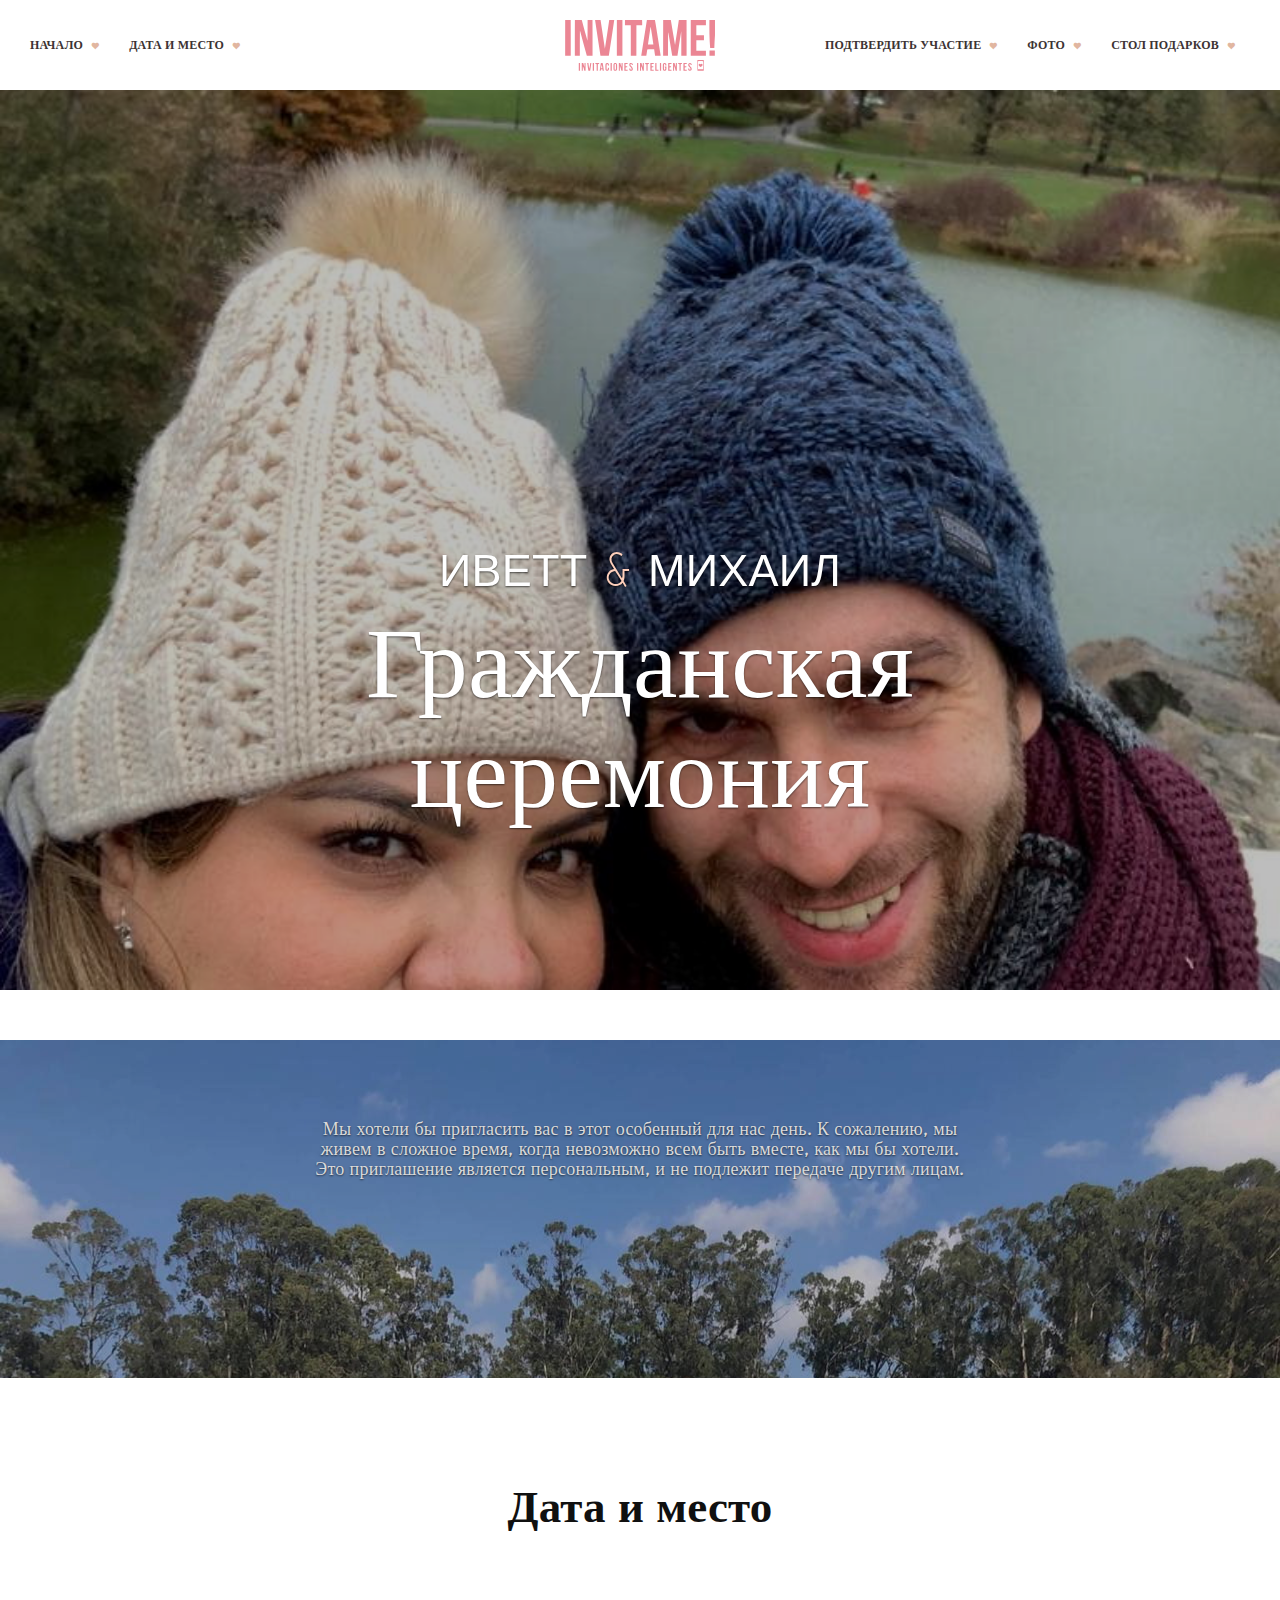
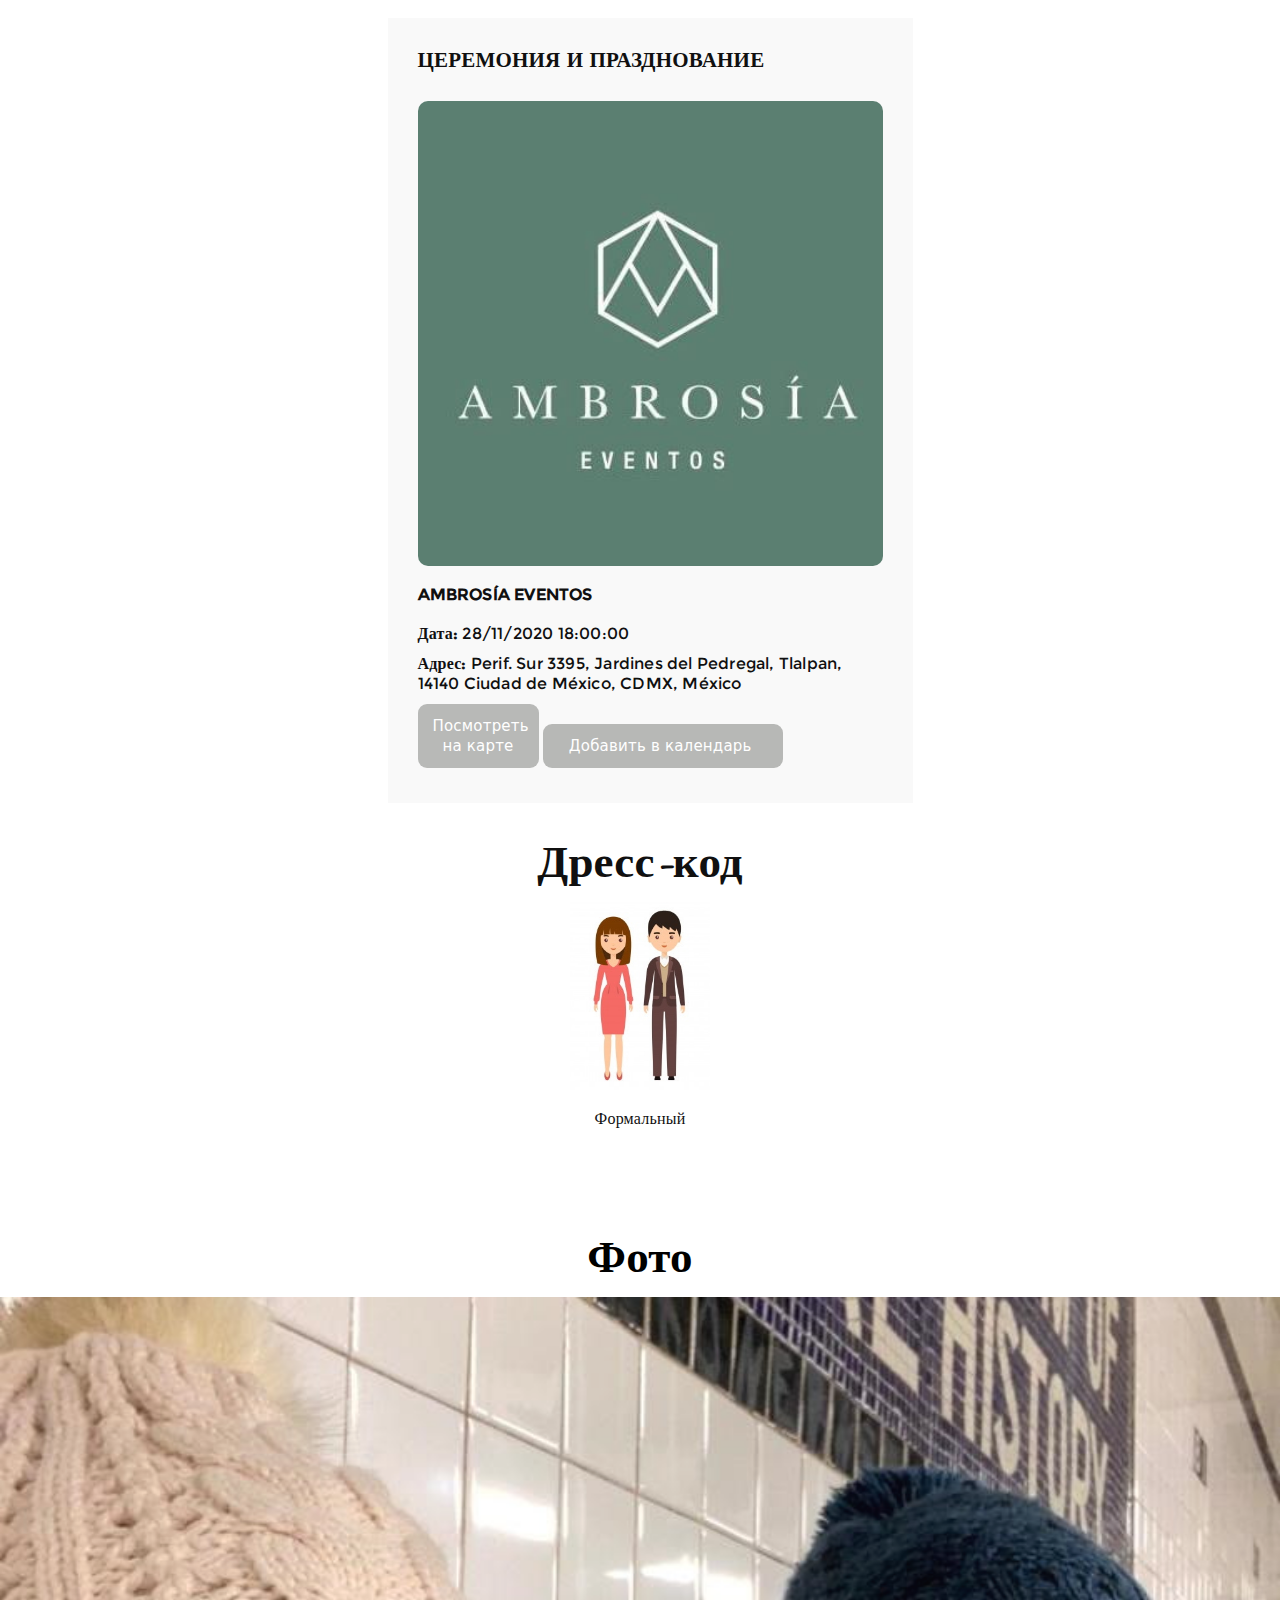
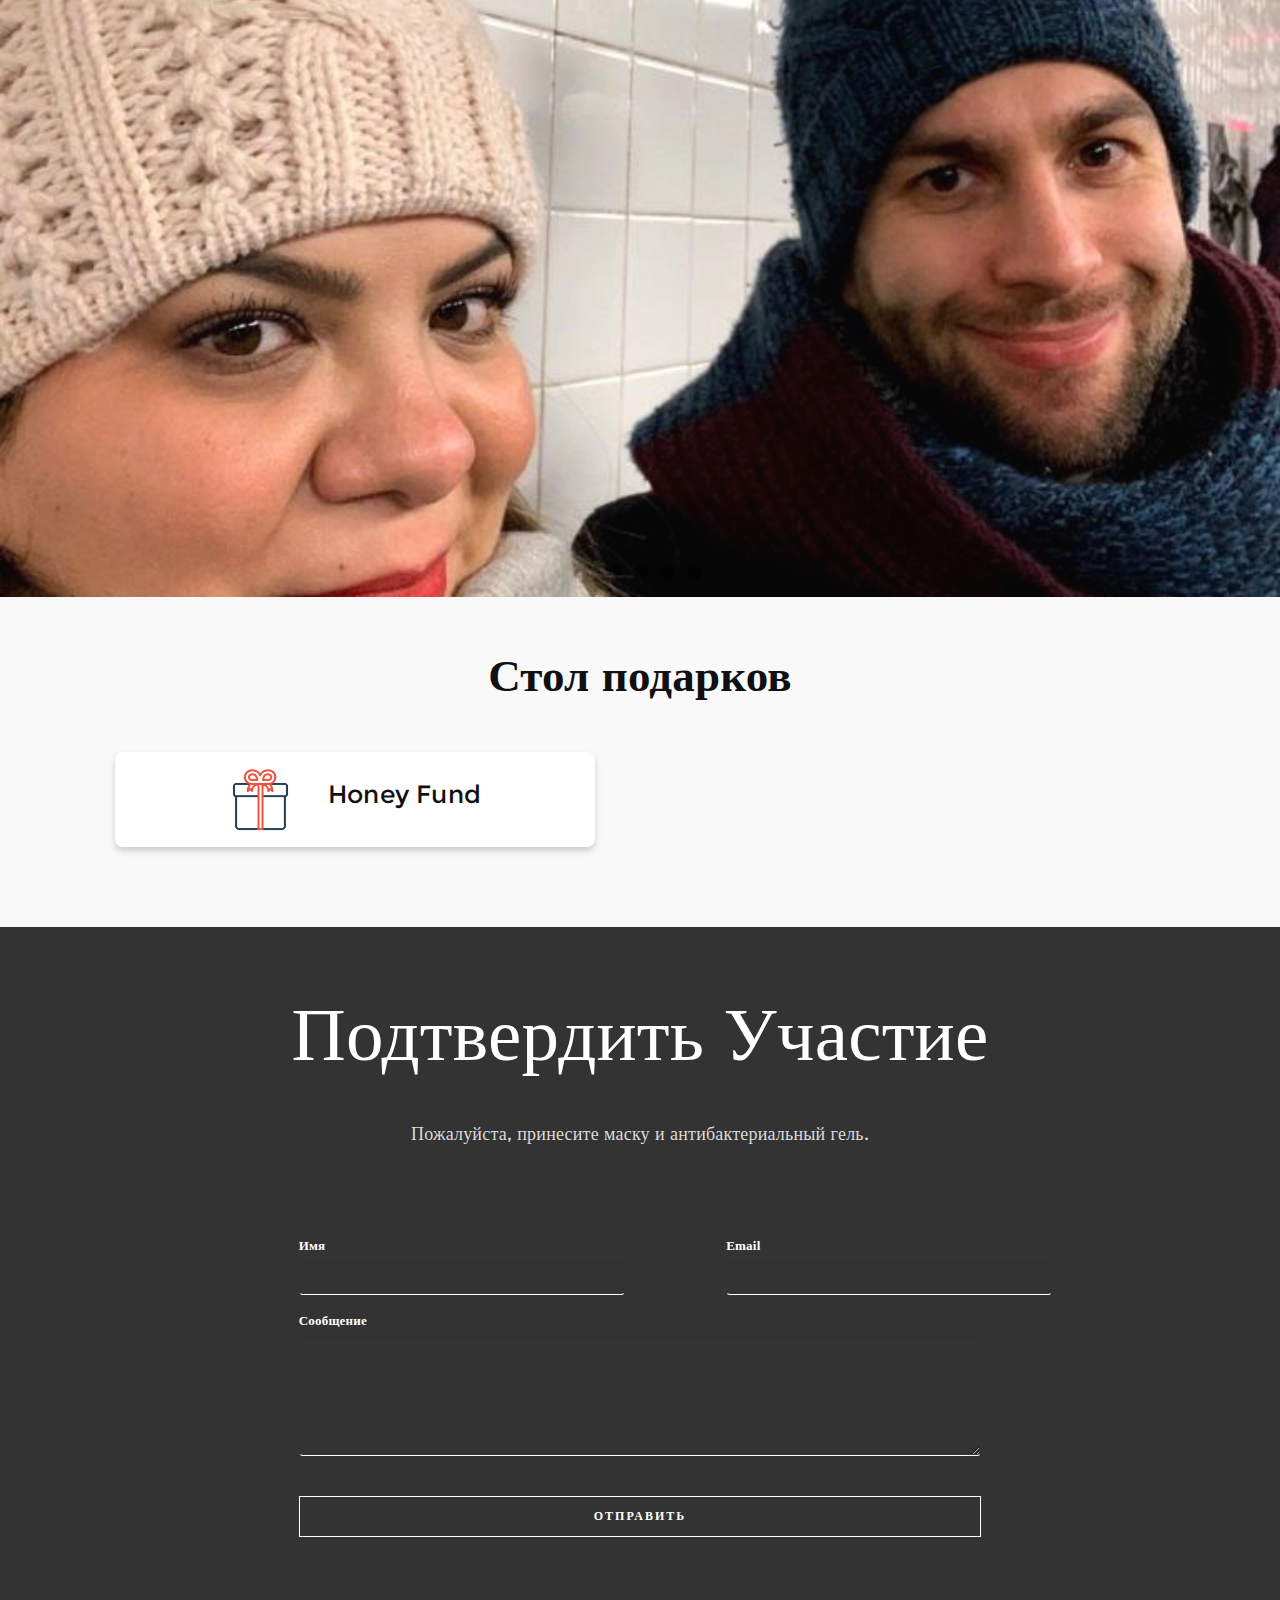
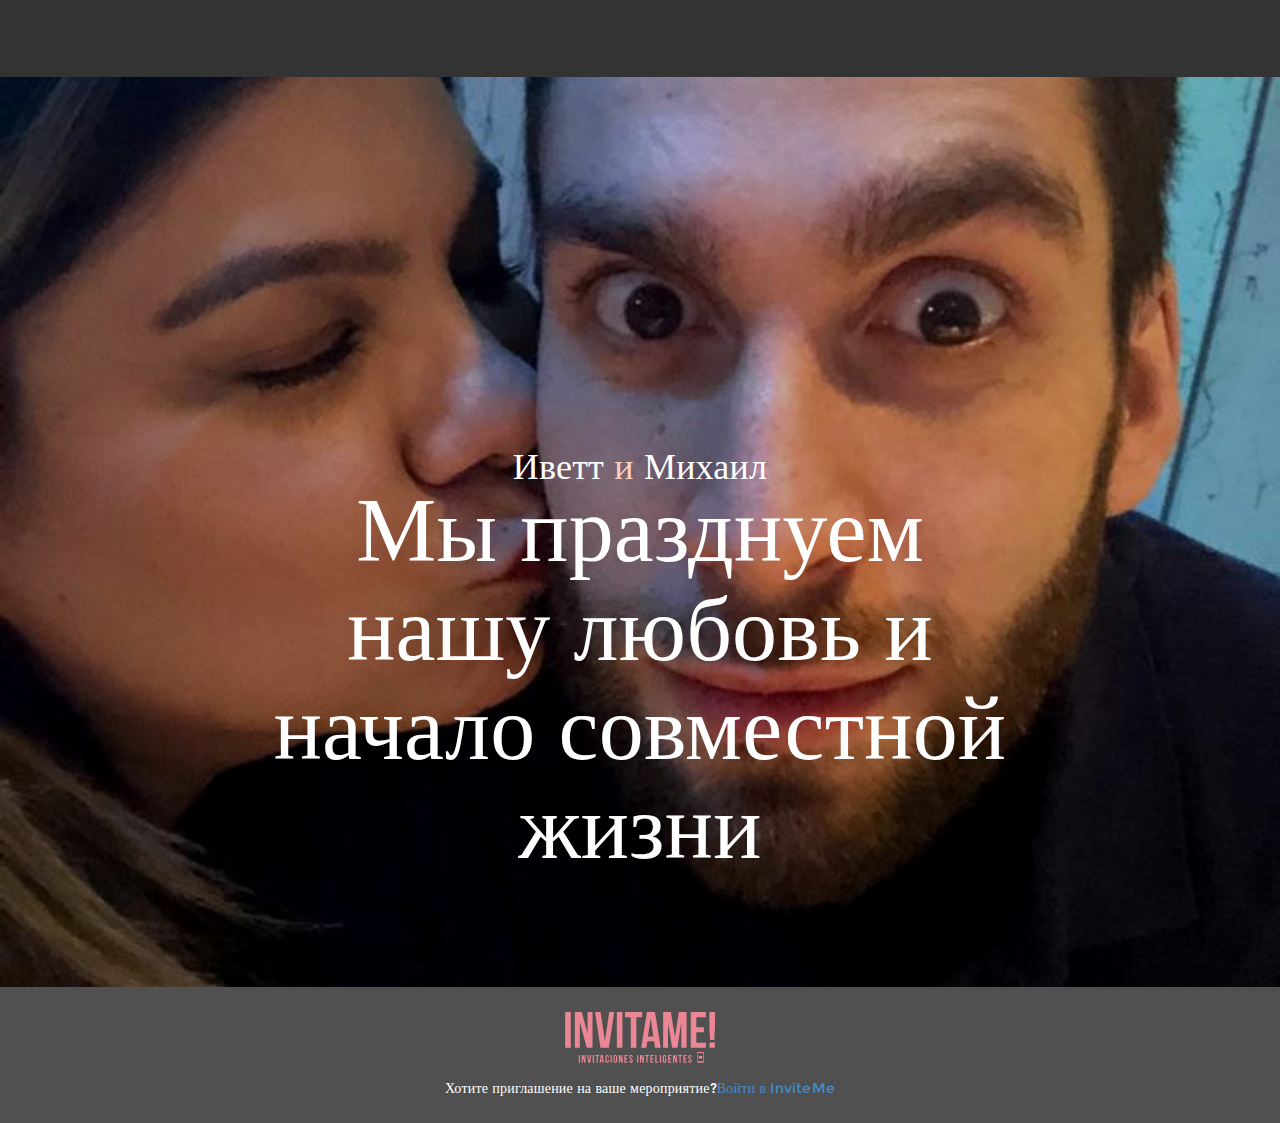
==== inviteme/index.html @ 1032444e "Add inviteme" ====
<!DOCTYPE html>
<html lang="es">

<!-- Mirrored from invitame.com.ar/bodaivetteymykhailo by HTTrack Website Copier/3.x [XR&CO'2014], Sat, 24 Oct 2020 07:38:56 GMT -->
<!-- Added by HTTrack --><meta http-equiv="content-type" content="text/html;charset=UTF-8" /><!-- /Added by HTTrack -->
<head>
<meta http-equiv="Content-Type" content="text/html; charset=UTF-8" />
<meta http-equiv="X-UA-Compatible" content="IE=edge">
<meta name="viewport" content="width=device-width, initial-scale=1">

<meta name="description" content="Invitaciones para eventos">
<meta name="author" content="Desarrollado por Gonzalo Nuñez - nunezgonzalo@gmail.com">
<meta name="slug" content="bodaivetteymykhailo ">
<meta property="og:title" content="Ivette & Mykhailo - Ceremonia Civil" />
<meta property="og:type" content="article" />
<meta property="og:url" content="bodaivetteymykhailo.html" />
<meta property="og:description" content="Invitaciones digitales para eventos" />
<meta property="og:image" content="admin/imagenes/2585/IMAGEN-HEADER70.jpg" />
<meta property="og:image:width" content="768" />
<meta property="og:image:height" content="1024" />

<link rel="apple-touch-icon" sizes="57x57" href="fav/apple-icon-57x57.png">
<link rel="apple-touch-icon" sizes="60x60" href="fav/apple-icon-60x60.png">
<link rel="apple-touch-icon" sizes="72x72" href="fav/apple-icon-72x72.png">
<link rel="apple-touch-icon" sizes="76x76" href="fav/apple-icon-76x76.png">
<link rel="apple-touch-icon" sizes="114x114" href="fav/apple-icon-114x114.png">
<link rel="apple-touch-icon" sizes="120x120" href="fav/apple-icon-120x120.png">
<link rel="apple-touch-icon" sizes="144x144" href="fav/apple-icon-144x144.png">
<link rel="apple-touch-icon" sizes="152x152" href="fav/apple-icon-152x152.png">
<link rel="apple-touch-icon" sizes="180x180" href="fav/apple-icon-180x180.png">
<link rel="icon" type="image/png" sizes="192x192" href="fav/android-icon-192x192.png">
<link rel="icon" type="image/png" sizes="32x32" href="fav/favicon-32x32.png">
<link rel="icon" type="image/png" sizes="96x96" href="fav/favicon-96x96.png">
<link rel="icon" type="image/png" sizes="16x16" href="fav/favicon-16x16.png">
<link rel="manifest" href="lupeypedro.html">

<style>

            @font-face{
                font-family:Great Vibes;
                src: url(fonts/theme/4Mi5RG_9LjQYrTU55GN_L6CWcynf_cDxXwCLxiixG1c.ttf);
            }
          /*  @font-face{
                font-family:Lora;
                src: url(/fonts/theme/aXJ7KVIGcejEy1abawZazg.ttf);
            }*/
            @font-face{
                font-family:Montserrat;
                src: url(fonts/theme/Kqy6-utIpx_30Xzecmeo8_esZW2xOQ-xsNqO47m55DA.ttf);               /* src: url(/fonts/theme/Kqy6-utIpx_30Xzecmeo8_esZW2xOQ-xsNqO47m55DA.ttf);*/
            }
           @font-face{
                font-family:Josefin Slab;
                src: url(fonts/theme/46aYWdgz-1oFX11flmyEfS3USBnSvpkopQaUR-2r7iU.ttf);
            }*
        </style>
<meta name="msapplication-TileColor" content="#ffffff">
<meta name="msapplication-TileImage" content="/ms-icon-144x144.png">
<meta name="theme-color" content="#ffffff">
<title>Иветт & Михаил - Гражданская церемония</title>

<link href="css/bootstrap.min.css" rel="stylesheet" type="text/css">

<link href="font-awesome/css/font-awesome.min.css" rel="stylesheet" type="text/css">

<link href="css/ie10.css" rel="stylesheet" type="text/css">

<link href="css/flexslider.css" rel="stylesheet" type="text/css">

<link href="css/magnific-popup.css" rel="stylesheet" type="text/css">

<link href="css/animate.css" rel="stylesheet" type="text/css">

<link href="css/preloader.css" rel="stylesheet" type="text/css">

<link href="css/owl.carousel.css" rel="stylesheet" type="text/css">

<link href="css/style908c.css?IDA3Sb" rel="stylesheet" type="text/css">

<link rel="stylesheet" href="css/theme6.css" type="text/css" media="screen" />
<script>(function(w,d,s,l,i){w[l]=w[l]||[];w[l].push({'gtm.start':
		new Date().getTime(),event:'gtm.js'});var f=d.getElementsByTagName(s)[0],
		j=d.createElement(s),dl=l!='dataLayer'?'&l='+l:'';j.async=true;j.src=
		'../www.googletagmanager.com/gtm5445.html?id='+i+dl;f.parentNode.insertBefore(j,f);
		})(window,document,'script','dataLayer','GTM-NQ5CJFP');</script>

</head>
<body id="invitacion" class="body-offcanvas" data-category="Otro">
<div class="blackclover"></div>
<div class="blackclover2"></div>

<noscript><iframe src="https://www.googletagmanager.com/ns.html?id=GTM-NQ5CJFP"
	height="0" width="0" style="display:none;visibility:hidden"></iframe></noscript>


<div id="preloader1">
<div class="alignment">
<div class="v-align center-middle">
<div class="strike-1 spinner1">
<span>
<img src="fav/apple-icon-57x57.png">
</span>
</div>
</div>
</div>
</div>


<div class="container-fluid" id="nav-header">
<nav class="navbar navbar-default navbar-color">
<div class="navbar-header">
<button type="button" class="navbar-toggle offcanvas-toggle offcanvas-toggle-close" data-toggle="offcanvas" data-target="#js-bootstrap-offcanvas" id="offcanvas-toggle">
<span class="sr-only"></span>
<span class="icon-bar"></span>
<span class="icon-bar"></span>
<span class="icon-bar"></span>
</button>
<div class="navbar-brand" data-demo="Logo" id="navbar-brand">
<img data-demo="Logo" class=" logo-white-bg aa bodaivetteymykhailo" src='images/invitame.svg' style="width:150px" alt="logo">
</div>
</div>
<div class="navbar-scroll collapse navbar-collapse navbar-menu  navbar-offcanvas navbar-offcanvas-touch" id="js-bootstrap-offcanvas">
<ul class="nav navbar-nav navbar-left">
<li>
<a href="#homeslider-wrap">НАЧАЛО<i class="glyphicon glyphicon-heart nav-heart-icon"></i></a>
</li>
<li>
<a href="#wedding-header">Дата и место<i class="glyphicon glyphicon-heart nav-heart-icon"></i></a>
</li>
</ul>
<ul class="nav navbar-nav navbar-right">
<li>
<a href="#reserve-image-background">ПОДТВЕРДИТЬ УЧАСТИЕ<i class="glyphicon glyphicon-heart nav-heart-icon"></i></a>
</li>
<li>
<a href="#portfolio">Фото<i class="glyphicon glyphicon-heart nav-heart-icon"></i></a>
</li>
<li>
<a href="#gift-registry">Стол подарков<i class="glyphicon glyphicon-heart nav-heart-icon"></i></a>
</li>
</ul>
</div>
</nav>
</div>


<section id="homeslider-wrap" class="flexslider1 screen-adapter">

<div id="countdown" class="container vertical-center countdown-box">
<div class="row">

<div class="col-md-offset-2 col-md-8 carousel-caption animated-element-1 delay1">
<h1 class="titprin">Иветт<span class="logo-slider"> &amp; </span>Михаил</h1>
<h2 class="margin">Гражданская церемония</h2>
<div id="clock" style="margin-bottom:75px;"></div>
</div>

</div>
</div>


<ul class="slides animated fadeIn">
<li class="homesliderimage" style="background-image:url('admin/imagenes/2585/IMAGEN-HEADER70.jpg');"> </li>
</ul>

</section>


<section id="FRASELARGA" class="background-cover " style="    margin-top: 50px;background-color: #333;background-image: url('admin/imagenes/2585/FOTO_FRASE_LARGA72.jpg');">
<div class="container">
<div class="row">
<div class="col-lg-8 col-lg-offset-2">
<div class="hash-box">
<div class="text-center">

<h1 class="frasesMax" style="text-shadow: 0 1px 2px rgba(0,0,0,0.6);">
Мы хотели бы пригласить вас в этот особенный для нас день. К сожалению, мы живем в сложное время, когда невозможно всем быть вместе, как мы бы хотели. Это приглашение является персональным, и не подлежит передаче другим лицам.<br><br><br><br><br><br>
</h1>
</div>
</div>
</div>
</div>
</div>
</section>


<section id="wedding-header" class="wedding-header-single-page">
<div class="container">
<div class="text-center">


<h2 class="headline">Дата и место</h2>
</div>
</div>
</section>


<div id="mapa1" class="modal fade" role="dialog">
<div class="modal-dialog">

<div class="modal-content" style="z-index:999;">
<div class="modal-header">
<button type="button" class="close" data-dismiss="modal">&times;</button>
<h4 class="modal-title">Церемония и празднование</h4>
</div>
<div class="modal-body">
<div class="maps">
<iframe class="mapa-pop" src="https://www.google.com/maps/embed/v1/place?key=AIzaSyB1geNxkp_O4NgreB1jwUeAOh2Cu_j7Gjw&amp;q=Perif.%20Sur%203395,%20Jardines%20del%20Pedregal,%20Tlalpan,%2014140%20Ciudad%20de%20M%c3%a9xico,%20CDMX,%20M%c3%a9xico" height="300" frameborder="0" style="border:0" allowfullscreen=""></iframe>
</div>
<h3 class="wed-text">Ambrosía Eventos </h3>
<div class="wed-text">Дата: 28/11/2020 18:00:00 </div>
<div class="wed-text">Адрес: Perif. Sur 3395, Jardines del Pedregal, Tlalpan, 14140 Ciudad de México, CDMX, México </div>
</div>
<div class="modal-footer">
<button type="button" class="btn btn-default" data-dismiss="modal">Закрыть</button>
</div>
</div>
</div>
</div>


<section id="wedding-info" class="onepage">
<div class="container">
<div class="row">

<div class="animated animated-element-1 col-md-6 col-md-offset-3 fadeIn margin1 pading-text">
<div class="wraper-we onepage">

<h3>Церемония и празднование</h3>
 

<img src="admin/imagenes/2585/CEREMONIA1-IMGWhatsApp%20Image%202020-09-07%20at%2016.12.39.jpg" alt="480x320" class="img-responsive center-block fl-wd">

<h3 class="wed-text">Ambrosía Eventos </h3>
<div class="wed-text"><b>Дата: </b> 28/11/2020 18:00:00 </div>
<div class="wed-text"><b>Адрес:</b> Perif. Sur 3395, Jardines del Pedregal, Tlalpan, 14140 Ciudad de México, CDMX, México </div>
<div type="button" class="btn-map" data-toggle="modal" data-target="#mapa1">Посмотреть на карте</div>
<div title="Добавить в календарь" class="addeventatc">
Добавить в календарь <span class="start">28-11-2020 18:00:00</span>
<span class="end">28-11-2020 18:00:00 </span>
<span class="timezone">America/argentina</span>
<span class="title">Церемония и празднование</span>
<span class="description">Церемония и празднование</span>
<span class="location">Ambrosía Eventos</span>
</div>

</div>
</div>



</div>


<div class="row dresscode">

<div class="text-center">
<h2 class="headline">Дресс-код</h2>
<img src="admin/imagenes/2585/DRESSCODE-IMGCasual.jpg" alt="480x320" class="img-responsive center-block img-headline-v2">
<h3 class="wed-text" style="font-weight: 100;font-size: 16px;">Формальный</h3>
</div>
</div>
</div>
</section>


<section id="portfolio">
<div class="text-center" style="    margin-bottom: 0px;">

<h2 class="titulo">Фото</h2>

</div>
<div name="portfolio" id="homeslider-wrap" class="slimax flexslider screen-adapter">

<ul class="slides animated fadeIn">
<li class="homesliderimage" style="background-image:url('admin/imagenes/2585/FOTOS77.jpg');"> </li><li class="homesliderimage" style="background-image:url('admin/imagenes/2585/FOTOS78.jpg');"> </li><li class="homesliderimage" style="background-image:url('admin/imagenes/2585/FOTOS76.jpg');"> </li><li class="homesliderimage" style="background-image:url('admin/imagenes/2585/FOTOS73.jpg');"> </li><li class="homesliderimage" style="background-image:url('admin/imagenes/2585/FOTOS75.jpg');"> </li> </ul>

</div>
</section>




<section id="gift-registry" class="onepage grey-bg">
<div class="container">

<div class="text-center">

<h2 class="headline">Стол подарков</h2>

</div>

</div>
</section>


<section id="gift-logo-section" class="onepage grey-bg">
<div class="container contenedorRegalos">
<a target="_blank" class="linkRegaloCuadro clearfix col-md-6  animated-element animated fadeInUp" href="https://www.honeyfund.com/wedding/Mishette">
<div class="clearfix cuadroRegalo">
<img src="images/regalo.png" class="imagenRegalo" />
<div class="textRegalo"> Honey Fund </div>
</div>
</a>
</div>
</section>








<section id="reserve-image-background" class="footer-background-cover1" style="background-color: #333">
<div class="container">
<div class="row">
<div class="col-xs-12">

<div class="about-section-wraper onepage text-center animated-element-1">

<h2>Подтвердить участие</h2>
</div>
 
</div>
</div>
<div class="row">
<div class="frasesMax">
Пожалуйста, принесите маску и антибактериальный гель.
</div>

<div class="col-lg-10 col-lg-offset-1">


<div class="block-box-rsrv">

<form id="block-main-form" method="post" autocomplete="off">
<input type="hidden" name="evento" value="2585">
<div class="controls">
<div class="row text-left">
<div class="col-md-5 col-md-offset-1">
<div class="form-group">
<label for="name">Имя</label>
<input type="text" id="name" name="name" class="form-control">
</div>
 </div>
<div class="col-md-5 col-md-offset-1">
<div class="form-group">
<label for="email">Email</label>
<input type="email" id="email" name="email" class="form-control">
</div>
</div>
<div>
<div class="col-md-10 col-md-offset-1">
<div class="form-group">
<label for="message">Сообщение</label>
<textarea class="form-control" id="message" name="message" rows="6" style="margin-top: 0px; margin-bottom: 0px; height: 120px;"></textarea>
</div>
</div>
</div>
<div class="col-md-10 col-md-offset-1 text-center">
<div id="success">
<button id="submit" type="submit" name="submit" class="estatus btn btn-medium btn-block">Отправить</button>
</div>
</div>

</div>
</div>
</form>

</div>

</div>

</div>
</div>
</section>


<footer id="footer" class="footer-background-cover" style="background-image: url('admin/imagenes/2585/IMAGEN-FOOTER71.jpg');">
<div class="container">
<div class="row">

<div class="col-lg-8 col-lg-offset-2">

<div class="wraper-footer text-center animated-element-1 delay1">
<div class="margin">
<h1>Иветт<span class="logo-slider"> и </span>Михаил</h1>
<h2 class="margin">Мы празднуем нашу любовь и начало совместной жизни</h2>
</div>

</div>

</div>

</div>
</div>
</footer>
<div class="col-md-12 queresuna clearfix">
<div><img src='images/invitame.svg' style="width:150px" alt='Invitame'></div>
<div style="margin-top:15px">Хотите приглашение на ваше мероприятие?<a class="gaction" data-track="GoToWeb" data-demo="Footer" href="https://invitameok.com/">Войти в InviteMe</a></div>
</div>


<script src="js/jquery-3.1.1.min.js"></script>
<script src="js/bootstrap.min.js"></script>
<script type="text/javascript" src="js/addevent.com/libs/atc/1.6.1/atc.min.js"></script>


<script src="js/jquery.countdown.js"></script>
<script src="js/modernizr.js"></script>
<script src="js/device.js"></script>
<script src="js/jquery.flexslider.js"></script>

<script src="js/bootstrap.offcanvas.js"></script>
<script src="js/jquery.waypoints.min.js"></script>
 <script src="js/sticky.min.js"></script>
<script src="js/jquery.vide.js"></script>
<script src="js/pace.min.js"></script>

<script src="js/jquery.smooth-scroll.js"></script>
<script src="js/jquery.validate.min.js"></script>
<script src="js/jquery-ui.min.js"></script>

<script src="js/script.js"></script>
<script>

            /* 28/11/2020 16:00:00 */
            
            
			$('#clock').countdown('2020/11/28 16:00').on('update.countdown', function (event) {
				var $this = $(this).html(event.strftime(''
						+ '<span class="wraper-clock"><div class="value">%D</div><div class="value-label">Дней</div></span><span class="sep">:</span>'
						+ '<span class="wraper-clock"><div class="value">%H</div><div class="value-label">Часов</div></span><span class="sep">:</span>'
						+ '<span class="wraper-clock"><div class="value">%M</div><div class="value-label">Минут</div></span><span class="sep">:</span>'
						+ '<span class="wraper-clock"><div class="value">%S</div><div class="value-label">Секунд</div></span>'
						));
			});
			addeventatc.settings({
				license    : "replace-with-your-licensekey",
				css        : false
			});
		
		
		</script>
</body>

<!-- Mirrored from invitame.com.ar/bodaivetteymykhailo by HTTrack Website Copier/3.x [XR&CO'2014], Sat, 24 Oct 2020 07:40:13 GMT -->
</html>
---- inviteme/css/ie10.css ----
/*!* IE10 viewport hack for Surface/desktop Windows 8 bug
* Copyright 2014-2015 Twitter, Inc.
* Licensed under MIT (https://github.com/twbs/bootstrap/blob/master/LICENSE)*/@-webkit-viewport{width:device-width;}@-moz-viewport{width:device-width;}@-ms-viewport{width:device-width;}@-o-viewport{width:device-width;}@viewport{width:device-width;}
---- inviteme/css/flexslider.css ----
@font-face{font-family:flexslider-icon;src:url(../fonts/flexslider-icon.eot);src:url(../fonts/flexslider-icond41d.eot?#iefix) format('embedded-opentype'),url(../fonts/flexslider-icon.woff) format('woff'),url(../fonts/flexslider-icon.ttf) format('truetype'),url(../fonts/flexslider-icon.svg#flexslider-icon) format('svg');font-weight:400;font-style:normal}.flex-container a:hover,.flex-slider a:hover{outline:none}.slides,.slides>li,.flex-control-nav,.flex-direction-nav{margin:0;padding:0;list-style:none}.flex-pauseplay span{text-transform:capitalize}.flexslider{margin:0;padding:0}.flexslider .slides>li{display:none;-webkit-backface-visibility:hidden}.flexslider .slides img{width:100%;display:block}.flexslider .slides:after{content:"\0020";display:block;clear:both;visibility:hidden;line-height:0;height:0}html[xmlns] .flexslider .slides{display:block}* html .flexslider .slides{height:1%}.no-js .flexslider .slides>li:first-child{display:block}.flexslider{margin:0 0 60px;background:#fff;border:4px solid #fff;position:relative;zoom:1;-webkit-border-radius:4px;-moz-border-radius:4px;border-radius:4px;-webkit-box-shadow:'' 0 1px 4px rgba(0,0,0,.2);-moz-box-shadow:'' 0 1px 4px rgba(0,0,0,.2);-o-box-shadow:'' 0 1px 4px rgba(0,0,0,.2);box-shadow:'' 0 1px 4px rgba(0,0,0,.2)}.flexslider .slides{zoom:1}.flexslider .slides img{height:auto;-moz-user-select:none}.flex-viewport{max-height:2000px;-webkit-transition:all 1s ease;-moz-transition:all 1s ease;-ms-transition:all 1s ease;-o-transition:all 1s ease;transition:all 1s ease}.loading .flex-viewport{max-height:300px}.carousel li{margin-right:5px}.flex-direction-nav{*height:0}.flex-direction-nav a{text-decoration:none;display:block;width:40px;height:40px;margin:-20px 0 0;position:absolute;top:50%;z-index:10;overflow:hidden;opacity:0;cursor:pointer;color:rgba(0,0,0,.8);text-shadow:1px 1px 0 rgba(255,255,255,.3);-webkit-transition:all .3s ease-in-out;-moz-transition:all .3s ease-in-out;-ms-transition:all .3s ease-in-out;-o-transition:all .3s ease-in-out;transition:all .3s ease-in-out}.flex-direction-nav a:before{font-family:flexslider-icon;font-size:40px;display:inline-block;content:'\f001';color:rgba(0,0,0,.8);text-shadow:1px 1px 0 rgba(255,255,255,.3)}.flex-direction-nav a.flex-next:before{content:'\f002'}.flex-direction-nav .flex-prev{left:30px}.flex-direction-nav .flex-next{right:30px;text-align:right}.flexslider:hover .flex-direction-nav .flex-prev{opacity:.7;left:10px}.flexslider:hover .flex-direction-nav .flex-prev:hover{opacity:1}.flexslider:hover .flex-direction-nav .flex-next{opacity:.7;right:10px}.flexslider:hover .flex-direction-nav .flex-next:hover{opacity:1}.flex-direction-nav .flex-disabled{opacity:0!important;filter:alpha(opacity=0);cursor:default;z-index:-1}.flex-pauseplay a{display:block;width:20px;height:20px;position:absolute;bottom:5px;left:10px;opacity:.8;z-index:10;overflow:hidden;cursor:pointer;color:#000}.flex-pauseplay a:before{font-family:flexslider-icon;font-size:20px;display:inline-block;content:'\f004'}.flex-pauseplay a:hover{opacity:1}.flex-pauseplay a.flex-play:before{content:'\f003'}.flex-control-nav{width:100%;position:absolute;bottom:12px;text-align:center}.flex-control-nav li{margin:0 6px;display:inline-block;zoom:1;*display:inline}.flex-control-paging li a{width:15px;height:15px;display:block;background:#666;background:rgba(0,0,0,.5);cursor:pointer;text-indent:-9999px;-webkit-box-shadow:inset 0 0 3px rgba(0,0,0,.3);-moz-box-shadow:inset 0 0 3px rgba(0,0,0,.3);-o-box-shadow:inset 0 0 3px rgba(0,0,0,.3);box-shadow:inset 0 0 3px rgba(0,0,0,.3);-webkit-border-radius:20px;-moz-border-radius:20px;border-radius:20px}.flex-control-paging li a:hover{background:#333;background:rgba(0,0,0,.7)}.flex-control-paging li a.flex-active{background:#000;background:rgba(0,0,0,.9);cursor:default}.flex-control-thumbs{margin:5px 0 0;position:static;overflow:hidden}.flex-control-thumbs li{width:25%;float:left;margin:0}.flex-control-thumbs img{width:100%;height:auto;display:block;opacity:.7;cursor:pointer;-moz-user-select:none;-webkit-transition:all 1s ease;-moz-transition:all 1s ease;-ms-transition:all 1s ease;-o-transition:all 1s ease;transition:all 1s ease}.flex-control-thumbs img:hover{opacity:1}.flex-control-thumbs .flex-active{opacity:1;cursor:default}@media screen and (max-width:860px){.flex-direction-nav .flex-prev{opacity:1;left:10px}.flex-direction-nav .flex-next{opacity:1;right:10px}}
---- inviteme/css/preloader.css ----
.alignment{position:absolute;display:table;height:100%;width:100%}.center-middle{vertical-align:middle;text-align:center}.v-align{display:table-cell}#preloader{background-color:#f9f9f9;position:fixed;top:0;left:0;right:0;bottom:0;z-index:9999}#preloader .spinner{-webkit-animation:pace-3d-spinner linear infinite 2s;-moz-animation:pace-3d-spinner linear infinite 2s;-ms-animation:pace-3d-spinner linear infinite 2s;-o-animation:pace-3d-spinner linear infinite 2s;animation:pace-3d-spinner linear infinite 2s;-webkit-transform-style:preserve-3d;-moz-transform-style:preserve-3d;-ms-transform-style:preserve-3d;-o-transform-style:preserve-3d;transform-style:preserve-3d}@-webkit-keyframes pace-3d-spinner{from{-webkit-transform:rotateY(0deg)}to{-webkit-transform:rotateY(360deg)}}@-moz-keyframes pace-3d-spinner{from{-moz-transform:rotateY(0deg)}to{-moz-transform:rotateY(360deg)}}@-ms-keyframes pace-3d-spinner{from{-ms-transform:rotateY(0deg)}to{-ms-transform:rotateY(360deg)}}@-o-keyframes pace-3d-spinner{from{-o-transform:rotateY(0deg)}to{-o-transform:rotateY(360deg)}}@keyframes pace-3d-spinner{from{transform:rotateY(0deg)}to{transform:rotateY(360deg)}}
---- inviteme/css/style908c.css ----
html,body{height:100%;margin:0;padding:0}body{font-family:Montserrat;font-size:16px;color:#101010;font-weight:400;font-style:normal;letter-spacing:.2px;line-height:20px}p{line-height:28px;font-size:16px;font-family:Lora;color:#949494}h1,h2,h3,h4,h5{font-family:Montserrat}h2,.h2{font-size:55px}.no-padding{padding:0}.btn,a,a.expand{cursor:pointer}.btn{font-weight:400;font-family:Montserrat;text-transform:uppercase;letter-spacing:.1em;padding:6px 12px;font-size:14px;line-height:1.55;border-radius:0}.btn-medium{margin-top:5px;color:#c8ba7b;background-color:transparent;border:1px solid #fff;font-size:12px;font-weight:700;text-transform:uppercase}.btn-medium:hover{color:#fff;text-decoration:none;background:#c8ba7b;font-weight:700}.btn-medium-v2{margin-top:20px;padding:10px 12px;font-family:Montserrat;color:#333;background-color:transparent;border:2px solid #eaeaea;font-size:12px;font-weight:500;text-transform:uppercase}.btn-medium-rsvp{margin-top:20px;padding:10px 12px;font-family:Montserrat;color:#101010;background-color:transparent;border:2px solid #eaeaea;font-size:14px;font-weight:500;text-transform:uppercase}.btn-medium-rsvp:hover{color:#fff;text-decoration:none;background:#e1b6a0;border:2px solid #eaeaea}.btn-medium-v2:hover{color:#fff;text-decoration:none;background:#e1b6a0;border:2px solid transparent}.btn-medium-v3{margin-top:20px;color:#fff;border:2px solid #fff;background-color:transparent;font-size:12px;text-transform:uppercase}.btn-medium-v3:hover{border:2px solid transparent;text-decoration:none;color:#fff;text-decoration:none;background:#e1b6a0;font-weight:400}.btn-medium-v4{margin-top:20px;color:#fff;background-color:#e1b6a0;font-size:12px;text-transform:uppercase;font-weight:400}.btn-medium-v4:hover{color:#060606;text-decoration:none;background:#fff}.btn-large{font-size:14px}.link{color:#949494}#wedding-info.v3 .link{color:#949494}.link:focus,.link:hover{color:#c0b079;text-decoration:none}.link.rose:focus,.link.rose:hover{color:#e1b6a0;text-decoration:none}.glyphicon.rose{color:#e1b6a0}.grey-bg{background:#f9f9f9!important}.white-panel{background:#fff}img{width:100%}.hearticon{font-size:22px;color:#e09d7c;font-weight:700;z-index:10}.hearticon-2{margin-left:-15px;color:#fff;font-weight:700;text-shadow:0 1px 2px #fff;font-size:22px}.hearticon-3{left:-15px;color:#e1b6a0;font-weight:700;top:5px}.icon-xl{font-size:25px}.delay1{-webkit-animation-delay:.5s;-moz-animation-delay:.5s;animation-delay:.5s}.delay2{-webkit-animation-delay:1s;-moz-animation-delay:1s;animation-delay:1s}.delay3{-webkit-animation-delay:1.5s;-moz-animation-delay:1.5s;animation-delay:1.5s}.delay4{-webkit-animation-delay:2s;-moz-animation-delay:2s;animation-delay:2s}.error{color:#f23b43;padding-top:10px;font-size:14px;color:#f23b43;padding-top:10px;font-weight:400}#comment-form label.error{color:#f23b43;padding-top:10px;font-size:14px;color:#f23b43;padding-top:10px;font-weight:400}span.visible-xs{line-height:.1}img.logo-white-bg{width:141px}@media(max-width:767px){img.logo-white-bg{width:100px}}@media(max-width:1024px){img.logo-white-bg{width:110px}}.blgpadding{padding:5px!important}.cls{font-size:22px;color:#fff}.navbar-brand{transform:translateX(-50%);left:50%;position:absolute;padding:0;line-height:24px;font-family:Montserrat;color:#515252;font-weight:400;font-style:normal;letter-spacing:.2px;font-size:30px}.navbar-menu{font-size:12px}.navbar-default .navbar-nav>li>a:hover,.navbar-default .navbar-nav>li>a:focus{color:#c51b70;background-color:transparent}.navbar-default .navbar-nav>.active>a,.navbar-default .navbar-nav>.active>a:focus,.navbar-default .navbar-nav>.active>a:hover{color:#515252;background-color:transparent}.navbar-default .navbar-nav>li>a{color:#3c3333;text-transform:uppercase}#navbar{font-size:12px}.navbar-default .navbar-toggle{border-color:#fff}.navbar-default .navbar-toggle:focus,.navbar-default .navbar-toggle:hover{background-color:#fff}.navbar-default .navbar-toggle .icon-bar{background-color:#0c0c0c}.nav-heart-icon{color:#e1b6a0;font-size:8px;margin-left:8px;z-index:10}.navbar-nav>li>a:hover .nav-heart-icon{color:#e0c5b7}.dropdown-menu{position:absolute;top:100%;left:0;z-index:1000;display:none;float:left;min-width:160px;padding:0;margin:2px 0 0;font-size:14px;text-align:left;list-style:none;background-color:#fff;-webkit-background-clip:padding-box;background-clip:padding-box;border-top:3px solid #e1b6a0}.dropdown-menu>li>a:focus,.dropdown-menu>li>a:hover{color:#c8ba7b;text-decoration:none;background-color:#fff;border-top:1px solid rgba(0,0,0,.1)}.dropdown-menu>li>a{display:block;margin:0 10px;padding:10px 20px;clear:both;border-top:1px solid rgba(0,0,0,.1);font-weight:400;line-height:1.42857143;color:#3c3333;white-space:nowrap;font-size:12px;text-transform:uppercase}@media(min-width:768px){.dropdown:hover .dropdown-menu{display:block}}.caret{color:#e1b6a0}.v2 .caret{color:#e1b6a0}#navbar-transparent.caret{color:#e1b6a0}.v2 .dropdown-menu{border-top:3px solid #e1b6a0}.v2 .dropdown-menu>li>a:focus,.dropdown-menu>li>a:hover{color:#e1b6a0}.caret-up{display:inline-block;width:0;height:0;margin-left:2px;vertical-align:middle;border-top:4px dashed;border-top:4px solid\9;border-right:4px solid transparent;border-left:4px solid transparent}.navbar-default .navbar-nav>.open>a,.navbar-default .navbar-nav>.open>a:focus,.navbar-default .navbar-nav>.open>a:hover{color:#555;background-color:transparent}.navbar-default{border-color:transparent}.stuck{padding-top:20px;padding-bottom:20px;position:unset;top:0;right:0;left:0;z-index:99;padding-left:30px;padding-right:30px;font-weight:700;background-color:#fff;-webkit-box-shadow:0 1px 3px rgba(0,0,0,.11);box-shadow:0 1px 3px rgba(0,0,0,.11)}.navbar-color{background-color:#fff;height:90px;font-family:Montserrat}.navbar-transparent{background-color:transparent;height:90px}.sticky-wrapper{position:unset;height:auto!important}.navbar-transparent{font-family:Montserrat;font-weight:700;background:rgba(255,255,255,.1);border-bottom:1px solid transparent}.navbar-transparent .navbar-brand{color:#fff}.navbar-transparent .navbar-toggle{background-color:#fff;border:1px solid transparent}.navbar-default.navbar-transparent .navbar-nav>.open>a,.navbar-default.navbar-transparent .navbar-nav>.open>a:focus,.navbar-default.navbar-transparent .navbar-nav>.open>a:hover{color:#fff;background-color:transparent}.navbar-brand>img.logo-transparent-bg{display:none}.navbar-transparent .navbar-brand>img.logo-transparent-bg{display:block}.navbar-transparent .navbar-brand>img.logo-white-bg{display:none}@media(min-width:768px){.navbar-collapse{padding-left:0}.navbar-transparent .navbar-nav>.active>a,.navbar-transparent .navbar-nav>.active>a:focus,.navbar-transparent .navbar-nav>.active>a:hover{color:#fff}.navbar-transparent .navbar-nav>li>a,.navbar-transparent .navbar-nav>li>a:focus,.navbar-transparent .navbar-nav>li>a:hover{color:#fff}.navbar-transparent .navbar-brand:focus,.navbar-transparent .navbar-brand:hover{color:#fff}.active-nav{padding:20px 30px;font-weight:700;background:#fff;-webkit-box-shadow:0 1px 3px rgba(0,0,0,.11);box-shadow:0 1px 3px rgba(0,0,0,.11)}.active-nav .navbar-nav>li>a,.active-nav .navbar-nav>li>a:focus,.active-nav .navbar-nav>li>a:hover{color:#515252}.navbar-transparent .caret{color:#fff}.active-nav .caret{color:#c8ba7b}}.active-nav .navbar-brand,.active-nav .navbar-brand:focus,.active-nav .navbar-brand:hover{color:#515252}@media(max-width:768px){.active-nav{background:#fff;-webkit-box-shadow:0 1px 3px rgba(0,0,0,.11);box-shadow:0 1px 3px rgba(0,0,0,.11)}}@media(max-width:767px){.offcanvas-stop-scrolling{height:100%;overflow:hidden}.navbar-default .navbar-offcanvas{background-color:#fff}.navbar-default.navbar-transparent .navbar-nav>.open>a,.navbar-default.navbar-transparent .navbar-nav>.open>a:focus,.navbar-default.navbar-transparent .navbar-nav>.open>a:hover{color:#515252}.navbar-inverse .navbar-offcanvas{background-color:#222}.navbar-offcanvas{position:fixed;width:100%;max-width:250px;left:-250px;top:0;padding-left:15px;padding-right:15px;z-index:50;overflow:scroll;-webkit-overflow-scrolling:touch;-webkit-transition:all .15s ease-in;transition:all .15s ease-in}.navbar-offcanvas.in{box-shadow:0 0 20px rgba(0,0,0,.3)}.navbar-offcanvas.navbar-offcanvas-fade{opacity:0}.navbar-offcanvas.navbar-offcanvas-fade.in{opacity:1}.navbar-offcanvas.offcanvas-transform.in{-webkit-transform:translateX(250px);transform:translateX(250px)}.navbar-offcanvas.offcanvas-position.in{left:0}.navbar-offcanvas.navbar-offcanvas-right{left:auto;right:-250px}.navbar-offcanvas.navbar-offcanvas-right.offcanvas-transform.in{-webkit-transform:translateX(-250px);transform:translateX(-250px)}.navbar-offcanvas.navbar-offcanvas-right.offcanvas-position.in{left:auto;right:0}.navbar-offcanvas .dropdown.active .caret{border-top:0;border-bottom:4px solid}.navbar-offcanvas .dropdown-menu{position:relative;width:100%;border:inherit;box-shadow:none;-webkit-transition:height .15s ease-in;transition:height .15s ease-in}.navbar-offcanvas .dropdown-menu.shown{display:block;margin-bottom:10px}}#homeslider-wrap{margin:0;padding:0;position:relative}.flexslider{-webkit-box-shadow:0 1px 4px #fff;-moz-box-shadow:0 1px 4px #fff;-o-box-shadow:0 1px 4px #fff;box-shadow:0 1px 4px #fff}#homeslider-wrap .container.vertical-center{position:absolute;background-color:rgba(0,0,0,.26)!important;width:100%;height:inherit;left:0;z-index:3;overflow:hidden}#homeslider-wrap.v2 .container.vertical-center{background-color:rgba(0,0,0,.31)!important}#homeslider-wrap .carousel-caption{right:0;left:0}#homeslider-wrap .row-slider{margin-right:0;margin-left:0}#homeslider-wrap h1{font-size:45px;font-weight:400;font-family:Josefin Slab,Arial,sans-serif;text-transform:uppercase}#homeslider-wrap p{color:#fff}#homeslider-wrap.v2 h2{color:#fff}#homeslider-wrap.v2 .logo-slider{color:#ffd0bc}#homeslider-wrap h2{font-size:100px;font-family:Great Vibes;margin-top:-5px;color:#fff;font-weight:400}#homeslider-wrap .margin{margin-bottom:5px}#homeslider-wrap .slider-banner{font-size:20px;padding-top:10px}#homeslider-wrap .logo-slider{color:#ffd0bc}.titprin{margin-bottom:30px}@media(max-width:767px){#homeslider-wrap h1{font-size:26px}#homeslider-wrap h2{font-size:55px;line-height:50px}#image-gallery-slider .slider-title h1{padding-bottom:20px}#image-gallery-slider .slider-title h2{padding-bottom:20px}#homeslider-wrap .slider-banner{font-size:16px}.titprin{margin-bottom:50px}.slimax{height:370px!important}}#FRASESEC .headline{font-family:Great Vibes;font-size:100px;text-align:center;color:#fff;padding:100px 0}#homeslider-wrap .slides,#homeslider-wrap.flexslider .slides li{position:relative;height:inherit;width:100%;overflow:hidden}#homeslider-wrap .homesliderimage{position:relative;height:inherit;width:100%;background-size:cover;-webkit-background-size:cover;-moz-background-size:cover;-o-background-size:cover;background-position:50% 50%;background-color:#fff;-webkit-transform:translateZ(0)}@media(max-width:768px){#homeslider-wrap .homesliderimage{background-attachment:scroll}}.video-control{width:150px;padding:20px;position:absolute;z-index:99;bottom:0;right:0}.video-control .glyphicon-play,.video-control .glyphicon-pause{border-radius:50px;color:#fff;border:2px solid #fff;font-size:14px;background-color:transparent;padding:5px}.video-control .glyphicon-volume-up,.video-control .glyphicon-volume-off{border-radius:50px;color:#fff;border:2px solid #fff;font-size:14px;background-color:transparent;padding:5px}.audio-control{padding:20px 30px;position:absolute;z-index:99;bottom:0;right:0}.audio-control .glyphicon-volume-up,.audio-control .glyphicon-volume-off{border-radius:50px;color:#fff;border:2px solid #fff;font-size:14px;background-color:transparent;padding:5px}#homeslider-wrap.flexslider{border:0}#homeslider-wrap.flexslider .flex-direction-nav .flex-prev{left:30px}#homeslider-wrap.flexslider .flex-direction-nav .flex-next{right:30px;text-align:right}#homeslider-wrap.flexslider:hover .flex-prev{opacity:1;left:100px}#homeslider-wrap.flexslider:hover .flex-next{opacity:1;right:100px}#homeslider-wrap .flex-direction-nav a{z-index:4;line-height:40px}#homeslider-wrap .flex-direction-nav a:before{color:#fff}#homeslider-wrap.v2 .flex-direction-nav a:before{color:#fff}#homeslider-wrap .flex-direction-nav a:before{font-size:30px}@media(max-width:991px){#homeslider-wrap.flexslider:hover .flex-prev{opacity:1;left:30px}#homeslider-wrap.flexslider:hover .flex-next{opacity:1;right:30px}#homeslider-wrap.flexslider .flex-direction-nav .flex-prev{opacity:1;left:30px}#homeslider-wrap.flexslider .flex-direction-nav .flex-next{opacity:1;right:30px}}.img-headline{width:73px}.img-headline-br{width:200px}.img-headline-v2{width:140px}.img-headline-onepage{width:250px}#couple-header{padding:80px 0 0}#couple-header.v3{padding:100px 0}@media(max-width:767px){#couple-header{padding:60px 0 0}}#couple-header .headline{font-family:Montserrat;font-size:25px;text-align:center;padding-bottom:20px}#couple-header.onepage .headline{font-family:Great Vibes;font-size:45px;font-weight:700}#couple-header .headline-v2{font-family:Montserrat;font-size:25px;text-align:center;padding-bottom:20px}#couple-header .subtitle{font-size:16px;padding-bottom:15px}#couple-header .spacer{width:60px;border-top:1px solid #c0b079;margin-top:20px}@media(max-width:767px){#couple-header .headline{font-size:25px}}#couple-info{padding:50px 0 120px}@media(max-width:767px){#couple-info{padding:10px 0 60px}}#couple-info img{width:100%;background-color:transparent}#couple-info .row,#couple-info .col-md-6{padding:0}#couple-info .row{background-color:#f9f9f9!important}#couple-info .row.trsp{background-color:transparent!important}#couple-info .pading-text{padding-left:40px;padding-right:40px}@media(min-width:769px){#couple-info .pading-text{padding-left:40px;padding-right:20px}}@media(max-width:768px){#couple-info .pading-text{margin-bottom:60px}}#couple-info .wraper-loc{padding:10px 80px 40px}#couple-info .wraper-loc-v2{padding:20px 30px}#couple-info .wraper-loc-v6{padding:10px 40px 40px}#couple-info .panel-inner-head{font-family:Montserrat;font-size:24px;padding:20px 0 10px}#couple-info .panel-inner-head-v2{font-family:Montserrat;font-size:16px;padding-bottom:10px}#couple-info .panel-inner-subhead{font-size:18px;color:#949494;line-height:30px;text-shadow:0 1px 1px #fff}#couple-info .panel-text{color:#949494;line-height:30px;text-shadow:0 1px 1px #fff}#couple-info .wraper-loc .spacer2{width:60px;border-top:1px solid #d8d4d4;margin-top:20px}#couple-info .wraper-loc .spacer3{margin-bottom:10px;border:1px solid transparent}#couple-info .wraper-loc .spacer4{margin-bottom:20px;border:1px solid transparent}@media(max-width:767px){#couple-info .panel-inner-head{font-size:22px}#couple-info .vp.panel-text{font-size:15px}#couple-info .panel-inner-head-v2{font-size:20px;padding-bottom:10px}}#couple-timeline{padding:60px 0 40px}@media(max-width:767px){#couple-timeline{padding:40px 0}}#wedding-header.wedding-header-single-page{padding:80px 0 10px}@media(max-width:767px){#wedding-header.wedding-header-single-page{padding:60px 0 0}}.fecha{color:#867436}.story-timeline-1 h3,.story-timeline h3{font-family:Great Vibes;font-size:38px;text-align:left}@media(min-width:769px){.story-timeline-h{width:100%;height:250px;text-align:center}.story-timeline{text-align:right;margin-right:-150px;position:absolute}.story-timeline-1{text-align:left;margin-left:-100px;position:absolute}.story-timeline-text{padding-top:140px;margin-left:-50px}.story-timeline-text-1{padding-top:140px;margin-right:-50px;text-align:right}.story-timeline-text p{padding:20px;margin-left:-40px;padding-left:40px;border-left:1px solid #e1dddd}.story-timeline-text-1 p{padding:20px;margin-right:-40px;padding-right:40px;border-right:1px solid #e1dddd}}@media(max-width:768px){.story-timeline-text p,.story-timeline-text-1 p{padding:0 30px;margin-left:0;padding-left:40px;border-left:1px solid #e1dddd}.story-timeline-h{margin:40px 0}}#couple-timeline .timeline{margin:0 0 60px}#couple-timeline .timeline h5{color:#949494;font-weight:300;font-size:16px;font-family:Lora}#couple-timeline .timeline .fecha{color:#101010;font-weight:400;font-family:Montserrat}@media(max-width:767px){#couple-timeline .timeline{margin:0 0 40px}}.vertical-line{position:absolute;height:100%;width:1px;margin:auto;top:0;bottom:0;left:0;right:0;border-left:1px solid #e1dddd}#wedding-header{padding:0 0 30px}@media(max-width:767px){#wedding-header{padding:0 0 10px}}#wedding-header .headline{font-family:Montserrat;font-size:25px;padding:10px 0 20px;text-align:center}#wedding-header.wedding-header-single-page .headline{font-family:Great Vibes;font-size:45px;font-weight:700}#wedding-header .spacer{width:60px;border-top:1px solid #c0b079;margin-top:20px}#wedding-header .subtitle{font-size:16px}@media(max-width:767px){#wedding-header.wedding-header-single-page .headline{font-size:35px}}#wedding-info{padding:50px 0 80px}#wedding-info.onepage{background:#fff;padding:20px 0 80px}#wedding-info.v1{padding:100px 0}@media(max-width:767px){#wedding-info.v1{padding:80px 0 50px}}#wedding-info.v3{padding:100px 0}#wedding-info .wraper-we{background-color:#f9f9f9;padding:10px 30px 35px;margin:20px 0}#wedding-info .wraper-we.onepage{background-color:#f9f9f9}#wedding-info.v2 .wraper-we{background-color:#f9f9f9}#wedding-info.v3 .wraper-we{background-color:#f9f9f9}#wedding-info .wraper-we h3{font-family:Montserrat;font-size:30px;text-transform:uppercase;font-weight:700;font-size:21px}#wedding-info .wraper-we .wed-text{font-size:16px;word-wrap:break-word;padding-bottom:10px}#wedding-info .pading-text{padding-left:40px;padding-right:40px}#wedding-info .wraper-we img{margin-top:20px;border-radius:10px}@media(min-width:769px){#wedding-info .pading-text{padding-left:40px;padding-right:20px}}.dresscode .headline{font-family:Great Vibes;font-size:45px;font-weight:700}.mapa-pop{width:100%}@media(max-width:768px){#wedding-info .pading-text{margin-bottom:30px}#wedding-info.onepage{padding:20px 0 60px}#wedding-info.v2{padding:20px 0 60px}.mapa-pop{width:100%}}.btn-map{width:121px;display:inline-block;position:relative;text-align:center;z-index:999998;background:#b8b9b7;cursor:pointer;font-family:Roboto,segoe ui,Frutiger,frutiger linotype,dejavu sans,helvetica neue,Arial,sans-serif;color:#fff!important;font-size:15px;font-weight:300;text-decoration:none;padding:12px 15px;z-index:0;border-radius:9px}.addeventatc{width:240px!important;z-index:1}@media(max-width:990px){.btn-map{width:100%;margin-bottom:5px}.addeventatc{font-size:14px!important;width:100%!important;padding:12px 20px 12px 6px!important}}#countdown .countdown-box{color:#fff;margin-top:100px;margin-bottom:40px;text-align:center}#countdown.v2 .subtitle{color:#fff}#countdown .countdown-box .headline{color:#fff}#countdown.v2 .countdown-box .headline{margin-bottom:20px}#countdown .countdown-box .strike>span:before,#countdown .countdown-box .strike>span:after{background:#fff}#countdown .wraper-clock{display:inline-block;vertical-align:bottom;padding:20px 30px}#countdown .wraper-clock .value{font:normal 80px/40px "Great Vibes";color:#fff;padding-bottom:18px;min-width:115px}#countdown .wraper-clock .value-label{font:normal 28px/28px "Great Vibes"}#countdown .sep{display:none}#countdown #clock{padding:10px 0}#countdown #clock span{font-size:16px}#countdown .controls{font-family:Montserrat;letter-spacing:2px;text-align:center;font-weight:700;font-size:14px}#countdown .controls label{font-weight:400;font-size:14px}#countdown .headline{font-family:Great Vibes;font-size:45px;font-weight:700;text-align:center}#countdown .subtitle{font-size:18px;color:#fff}@media(min-width:767px){#countdown .sep{display:inline-block;height:90px;line-height:0}}@media(min-width:769px){#countdown #clock span{font-size:25px}}@media(max-width:768px){#countdown .headline{font-size:15px}#countdown .wraper-clock .value{font:normal 29px/29px "Great Vibes";min-width:70px}#countdown .wraper-clock .value-label{font:normal 22px/28px "Great Vibes"}#countdown .countdown-box .strike>span:before,#countdown .countdown-box .strike>span:after{background:0 0}#countdown .wraper-clock{display:inline-block;vertical-align:bottom;padding:20px 3px}}#program{padding:80px 0 40px}#program.v2{padding:150px 0 50px}#program.v3{padding:130px 0 0}@media(max-width:767px){#program{padding:60px 0 0}}#program .headline{font-family:Montserrat;font-size:25px;padding-bottom:20px;text-align:center}#program.onepage .headline{font-family:Great Vibes;font-size:45px;font-weight:700}#program.v2 .headline{font-family:Montserrat;font-size:25px;text-align:left;font-weight:400;margin:0 0 20px}#program.v3 .headline{font-family:Montserrat;font-size:25px;text-align:center;font-weight:400;margin:0 0 20px}#program .spacer{width:60px;border-top:1px solid #c0b079;margin-top:20px}#program .subtitle{font-size:16px}#program .margin{margin-bottom:60px}#program.v2 .margin{margin-bottom:40px}@media(max-width:767px){#program .margin{margin-bottom:40px}}@media(max-width:767px){#program .headline{font-size:35px}#program .hdv3.headline{font-size:25px}#program.v2 .headline{margin:40px 0 0}}#program #program-info{margin-bottom:40px}#program-info .col-md-5{margin-bottom:40px}#timeline .program-day{color:#373737;font-size:16px;padding:5px;border:1px solid #eaeaea;padding-right:10px;padding-left:10px}.v2 #timeline .program-day{color:#403e3e;background:0 0;font-size:16px;padding:5px;border:1px solid #eaeaea;padding-right:10px;padding-left:10px}.v3 #timeline .program-day{color:#403e3e;background:0 0;border:1px solid transparent;font-size:16px;padding:5px}#timeline .program-link{padding-left:50px}.v2 #timeline .program-link{padding-left:10px}.v3 #timeline .program-link{padding-left:10px}#timeline .panel-body{padding-left:90px;padding-top:5px;padding-bottom:0;margin-left:40px;border-left:dashed;border-left-width:1px;border-left-color:#d0cccc}.v2 #timeline .panel-body{padding-left:0;padding-top:15px;padding-bottom:15px;margin-left:0;border-left:none}.v3 #timeline .panel-body{padding-left:0;padding-top:15px;padding-bottom:15px;margin-left:0;border-left:none}#timeline .panel-default>.panel-heading{background-color:transparent;border-color:transparent}.v2 #timeline .panel-default>.panel-heading{padding:10px 0}.v3 #timeline .panel-default>.panel-heading{background-color:transparent;border-bottom:1px solid #e8e8e8;border-top:1px solid #e8e8e8;padding-top:15px;padding-bottom:15px;padding-left:0}#timeline .panel-group .panel-heading+.panel-collapse>.list-group,#timeline .panel-group .panel-heading+.panel-collapse>.panel-body{border-top:1px solid transparent}#timeline .panel-default{border-color:transparent}#timeline .panel{border:1px solid transparent;-webkit-box-shadow:0 1px 1px transparent;box-shadow:0 1px 1px transparent}.v3 #timeline .panel{border:1px solid transparent;-webkit-box-shadow:0 1px 1px transparent;box-shadow:0 1px 1px transparent}#timeline a.program-link:focus,#timeline a.program-link:hover{text-decoration:none}.v2 #timeline{padding-left:60px}.v3 #timeline{padding-left:60px}.v3 .panel-group .panel+.panel{margin-top:-5px}#collapseFive p{margin-bottom:-5px}#blockquote .blockquote-box{margin:100px 60px;text-align:center}#blockquote .bckuote-text{font-family:Great Vibes;font-size:45px;line-height:45px;color:#fff;font-weight:400;margin-bottom:50px}#blockquote .quote{color:#fff;text-align:center;margin-bottom:50px}#blockquote.v2 .quote{color:#fff;text-align:center;margin-bottom:50px}#blockquote .bckuote-footer-text{color:#fff;font-size:18px}@media(max-width:767px){#blockquote .bckuote-text{font-size:35px;line-height:35px}}#blockquote.v2{margin:50px 0}#suscribe-box{padding:80px 0;background:#f2f2f2}#suscribe-box-onepage .reg-box h2{font-size:34px;color:#fff}#suscribe-box-onepage .reg-box h3{font-size:20px;padding-bottom:10px;color:#fff}#suscribe-box-onepage .reg-box p{color:#fff}#suscribe-box-onepage .btn-medium-v2{color:#fff}#suscribe-box-onepage .btn-medium-v2:hover{border:2px solid transparent}#suscribe-box-onepage.v2.background-cover::before{background-color:rgba(0,0,0,.2)!important}#suscribe-box-onepage .reg-box{padding:150px 0;text-align:center}#suscribe-box.v1{padding:20px 0 60px;background:#f9f9f9!important}#suscribe-box.v1 a,#suscribe-box.v2 a{margin-top:20px}#suscribe-box.v2{padding:80px 0;background:#f9f9f9!important}#suscribe-box.v2.v6{background:#fff!important}#suscribe-box.v2.onepage{padding:80px 0}@media(max-width:767px){#suscribe-box{padding:60px 0}}#suscribe-box .reg-box{padding:60px 40px;margin-top:40px;margin-bottom:40px;text-align:center;background-color:#fff}#suscribe-box.v2 .reg-box{padding:60px 40px 40px;margin-top:0;margin-bottom:0;text-align:center;background-color:transparent}#suscribe-box.v1 .reg-box{padding:60px 40px 40px;margin-top:0;margin-bottom:0;text-align:center;background-color:transparent}#suscribe-box.v2 .reg-box2{padding:0 0 0 20px;margin-top:0;margin-bottom:0;text-align:center;background-color:transparent}@media(max-width:767px){#suscribe-box.v2 .reg-box2{padding:0 10px}}#suscribe-box .reg-box h2{font-size:24px}#suscribe-box.v2 .reg-box h2,#suscribe-box.v1 .reg-box h2{font-size:34px}#suscribe-box .reg-box h3{font-size:20px}#suscribe-box.v2 .reg-box h3,#suscribe-box.v1 .reg-box h3{font-size:18px;padding-bottom:10px}#suscribe-box .spacer{width:60px;border-top:1px solid #c0b079;margin-top:10px}#suscribe-box .reserve-subheadline{padding-bottom:20px;padding-top:20px;font-family:Great Vibes;font-size:35px;line-height:35px}.portfolio-box{position:relative;display:block;max-width:650px;margin:0 auto}@media only screen and (max-width:768px){.homeslider-wrap{height:370px!important}}.portfolio-box .portfolio-box-caption{color:#fff;opacity:0;display:block;background:rgba(0,0,0,.58);position:absolute;bottom:0;text-align:center;width:100%;height:100%;-webkit-transition:all .35s;-moz-transition:all .35s;transition:all .35s}.portfolio-box .portfolio-box-caption .portfolio-box-caption-content{width:100%;text-align:center;position:absolute;top:50%;transform:translateY(-50%)}.portfolio-box:hover .portfolio-box-caption{opacity:1}.portfolio-box:focus{outline:none}.no-gutter>[class*=col-]{padding-right:0;padding-left:0}.gallery-caption{padding:15px}.image-gallery-full{margin-top:110px}.image-gallery-header-slider{padding:80px}.titulo{font-family:Great Vibes;font-size:45px;font-weight:700;color:#000}.gallery-caption-fluid{padding:0}.carousel-inner>.item>a>img,.carousel-inner>.item>img,.img-responsive,.thumbnail a>img,.thumbnail>img{display:inline}.separator{padding:50px 0 0;background-color:#fff}.margin-section{margin-top:60px}.margin-blog-section{margin:60px 0 100px}@media(max-width:767px){.margin-section{margin-top:40px}}#portfolio{margin-bottom:0}#portfolio.v1{margin:100px 0}#portfolio.v2{padding:120px 0;background-color:#f9f9f9!important;margin-bottom:0}#portfolio.v3{padding:80px 0 120px;background-color:#fff;margin-bottom:0}@media(max-width:767px){#portfolio{margin-bottom:40px}}.more-images{padding-top:40px;padding-bottom:20px;font-family:Montserrat;letter-spacing:4px;text-align:center;font-weight:700;font-size:14px}#portfolio .headline{font-family:Great Vibes;font-size:45px;font-weight:700;text-align:center;padding-bottom:20px}#portfolio .spacer{width:60px;border-top:1px solid #c0b079;margin-top:10px}#portfolio .subtitle{font-size:18px}#portfolio .margin{margin:80px 0 60px}@media(max-width:767px){#portfolio .margin{margin:60px 0 40px}}@media(max-width:767px){#portfolio .headline{font-size:35px;padding-top:10px}}#about .about-section-wraper{color:#fff;padding-top:430px;padding-bottom:40px;max-width:100%;overflow:hidden}#about .about-section-wraper .subtitle{font-size:18px;margin-bottom:50px;margin-top:20px}#about .about-section-wraper h1{font-size:45px;font-weight:400;font-family:Josefin Slab,Arial,sans-serif;text-transform:uppercase}#about .about-section-wraper h2{font-size:100px;font-family:Great Vibes;margin-top:-5px;color:#fff;font-weight:400}#about .margin{margin-bottom:20px}@media(max-width:767px){#about .about-section-wraper h1{font-size:26px}#about .about-section-wraper h2{font-size:55px}}#about-social{padding:60px 0 50px}@media(max-width:767px){#about-social{padding:60px 0 40px}}#about-content{margin-bottom:60px}#about-content .padding-text{padding:0 20px}#about-content strong{font-weight:700;font-size:16px;color:#101010}#about-content p{margin-bottom:20px}#image-gallery-header{padding:200px 0 40px;background-color:#fff}#image-gallery-header .headline{font-family:Great Vibes;font-size:45px;font-weight:700;text-align:center}#image-gallery-header .spacer{width:60px;border-top:1px solid #c0b079;margin-top:10px}#image-gallery-header .subtitle{font-size:18px}@media(max-width:767px){#image-gallery-header .headline{font-size:35px}}#gallery{background-color:#fff;padding:60px 0 100px}#gallery.v5{padding:0 0 100px}#gallery-slider{background-color:#fff;padding:80px 0 100px}#image-gallery-slider h1{font-size:45px;font-weight:400;font-family:Josefin Slab,Arial,sans-serif;text-transform:uppercase}#image-gallery-slider h2{font-size:100px;font-family:Great Vibes;margin-top:-5px;color:#fff;font-weight:400}#image-gallery-slider .subtitle{font-size:18px;margin-bottom:50px;margin-top:20px}#image-gallery-slider .slider-title{padding-top:20px;width:300px;border:2px solid #fff;margin-left:auto;margin-right:auto;opacity:0;margin-bottom:10%}@media(max-width:767px){#image-gallery-slider h1{font-size:26px}#image-gallery-slider h2{font-size:55px;margin-top:-15px}#image-gallery-slider .slider-title{width:250px}}#portfolio-fluid{margin-bottom:0}#location .main-ceremony{color:#fff;padding-top:200px;padding-bottom:60px}#location .main-ceremony h1{font-size:45px;font-weight:400;font-family:Josefin Slab,Arial,sans-serif;text-transform:uppercase}#location .main-ceremony h2{font-size:100px;font-family:Great Vibes;margin-top:-5px;color:#cebb78;font-weight:400}#location.v2 .main-ceremony h2{color:#fff}#location .span-wrapper-transparent{padding:20px 0 40px;text-align:center;margin-bottom:70px;background:0 0;color:#fff;border:1px solid #fff}#location.v2 .span-wrapper-transparent{border:1px solid transparent}#location .span-wrapper-transparent .glyphicon{display:block;text-align:center;padding:20px;color:#fff;font-size:40px;font-weight:400;text-shadow:0 1px 2px #fff}#location.v2 .span-wrapper-transparent .glyphicon{display:inline-block;text-align:center;padding:20px;color:#fff;font-size:20px;font-weight:400;background:#f3ddce;border-radius:50%;text-shadow:0 1px 2px rgba(51,51,51,.22)}#location .span-wrapper-transparent h4{font-size:25px;padding-bottom:10px;font-weight:400}#location .span-wrapper-transparent span{font-weight:400}@media(max-width:767px){#location .main-ceremony h1{font-size:26px}#location .main-ceremony h2{font-size:55px}#location .span-wrapper-transparent h4{font-size:18px}}#wedding-content{padding:80px 0 110px}#wedding-content h3{font-size:20px;padding-bottom:10px}#wedding-content p{padding-bottom:10px;text-align:left}@media(max-width:768px){#wedding-content{padding:60px 0 40px}}#wedding-content .fl-wd{width:100%;margin-top:15px}#wedding-content .pading-text{padding-left:40px;padding-right:40px}@media(max-width:768px){#wedding-content .pading-text{margin-bottom:60px}}#accomodation{padding:80px 0 110px}@media(max-width:767px){#accomodation{padding:60px 0 70px}}#accomodation .row,#wedding-content .row{margin-right:0;margin-left:0}#accomodation .headline{font-family:Great Vibes;font-size:45px;font-weight:700;text-align:center}@media(max-width:767px){#accomodation .headline{font-size:35px}}#accomodation .spacer{width:60px;border-top:1px solid #d4cbcb;margin-top:10px}#accomodation .subtitle{font-size:18px;padding-bottom:60px}@media(max-width:767px){#accomodation .subtitle{padding-bottom:40px}}#accomodation img{width:100%;background-color:transparent}#accomodation .row,#accomodation .col-md-6{padding:0}#accomodation .loc-subhead{font-weight:700;clear:both;color:#101010}#accomodation .wraper-loc{padding:15px 30px}#accomodation .headline4{font-size:20px}#accomodation .spacer1{float:left;width:70px;border-top:1px solid #d4cbcb}@media(max-width:768px){#location .span-wrapper-transparent{padding:0;border:0}}#bridsmaid-groosman-header{padding:200px 0 20px;background-color:transparent}@media(max-width:767px){#bridsmaid-groosman-header{padding:200px 0 40px}}#bridsmaid-groosman-header .headline{font-family:Great Vibes;font-size:45px;font-weight:700;text-align:center;padding-bottom:20px}#bridsmaid-groosman-header .subtitle{font-size:18px}#bridsmaid-groosman-header .spacer{width:60px;border-top:1px solid #c0b079;margin-top:10px}@media(max-width:767px){#bridsmaid-groosman-header .headline{font-size:35px;padding-top:10px}}#bridsmaid-groosman-content{background:#fff!important;padding-top:30px;padding-bottom:80px}#bridsmaid-groosman-content.onepage{background:#f9f9f9!important}#bridsmaid-groosman-content.onepage .thumbnail{background-color:#f9f9f9!important}@media(max-width:767px){#bridsmaid-groosman-content{padding-top:0;padding-bottom:60px}}#bridsmaid-groosman-content .thumbnail a>img,#bridsmaid-groosman-content .thumbnail>img{width:250px;height:250px;border:5px solid #fff;box-shadow:0 4px 6px 0 #ccc}#bridsmaid-groosman-content .fa-stack{width:2em;height:2em;line-height:2em}#bridsmaid-groosman-content .social-network-square li a.smallicon{width:35px;font-size:10px}#bridsmaid-groosman-content .subtitle{font-size:16px}#bridsmaid-groosman-content .thumbnail{background-color:#f9f9f9;border:1px solid transparent;padding-top:30px;margin-bottom:30px}#bridsmaid-groosman-content .thumbnail .caption{padding:9px;color:#333}#bridsmaid-groosman-content .thumbnail .caption p{color:#949494}#bridsmaid-groosman-content h3{font-size:16px;text-transform:uppercase}#bridsmaid-groosman-content .subtitle{font-size:16px}#bridsmaid-groosman-content .strike>span{padding:20px 0}#bridsmaid-groosman-header.onepage{padding:55px 0 20px;background-color:#f9f9f9!important}@media(max-width:767px){#bridsmaid-groosman-header.onepage{padding:60px 0 40px;background-color:#f9f9f9}}#reserve-image-background .about-section-wraper.onepage{color:#fff;padding-top:80px;padding-bottom:50px}#gift-registry.onepage{padding:40px 0 25px}#gift-registry-image .section-wraper{color:#fff;padding-top:350px;padding-bottom:200px}#gift-registry-image h1{font-size:45px;font-weight:400;font-family:Josefin Slab,Arial,sans-serif;text-transform:uppercase}#gift-registry-image p{color:#fff}#gift-registry-image hr{margin-top:0;width:40px;margin-bottom:20px;border:0;border-top:2px solid #eee}@media(max-width:767px){#gift-registry.onepage{padding:60px 0 40px}}#portfolio.onepage{margin-bottom:80px}#gift-registry{padding:200px 0 60px}@media(max-width:767px){#gift-registry{padding:200px 0 40px}}#gift-registry .headline{font-family:Great Vibes;font-size:45px;font-weight:700;text-align:center}#gift-registry.onepage .headline{margin-bottom:20px}#gift-registry .subtitle{font-size:18px}#gift-registry .spacer{width:60px;border-top:1px solid #c0b079;margin-top:10px}@media(max-width:767px){#gift-registry .headline{font-size:35px}}#gift-logo-section{padding:120px 0 80px}#gift-logo-section.onepage{padding:0 0 80px}@media(max-width:767px){#gift-logo-section{padding:0 0 60px}}#gift-logo-section .thumbnail{padding:60px;margin-bottom:30px;background-color:#fff;border:1px solid transparent}.imagenRegalo{width:65px;display:inline}.cuadroRegalo{border:1px solid #000;padding:10px;border-radius:8px;background-color:#fff;text-align:center;border:5px solid #fff;box-shadow:0 4px 6px 0 #ccc}.cuadroRegalo:hover{box-shadow:4px 6px 12px 0 #545454}.textRegalo{font-family:montserrat;font-size:25px;text-align:left;margin-left:30px;display:inline}.linkRegaloCuadro{text-decoration:none;padding:0 45px;color:#101010}.linkRegaloCuadro:hover{text-decoration:none}.contenedorRegalos{display:block;margin-right:auto;margin-left:auto;float:none}.cbuBox{margin-right:auto;margin-left:auto;float:none;padding:0 60px}.cbuHead{border:1px solid #00000040;border-radius:10px;background-color:#fff;border-bottom-left-radius:0;border-bottom-right-radius:0;cursor:pointer;font-size:17px;margin-top:32px}.cbu{font-family:Montserrat;padding:15px}#map{width:100%;height:400px;background-color:grey}.cbuBody{border:1px solid #00000040;border-top-width:0;background-color:#fff;border-bottom-left-radius:10px;border-bottom-right-radius:10px}@media(max-width:992px){.cbuBox{padding:0 15px;text-align:left}.cbuHead{font-size:19px;text-align:center}.cbuBody{font-size:12px}.cuadroRegalo{text-align:left}}#blog-header{padding:150px 0 0}#blog-header .headline{font-family:Great Vibes;font-size:45px;font-weight:700;text-align:center}#blog-header .subtitle{font-size:18px;margin:auto;padding:10px}#blog-header .spacer{width:60px;border-top:1px solid #cac8c2;margin-top:10px}#blog-image h1{font-size:45px;font-weight:400;font-family:Josefin Slab,Arial,sans-serif;text-transform:uppercase}#blog-image .about-section-wraper{color:#fff;padding-top:300px;padding-bottom:200px}#blog-image .margin{padding:20px;width:300px;margin-left:auto;margin-right:auto}#blog-image hr{margin-top:0;width:40px;margin-bottom:20px;border:0;border-top:2px solid #eee}#blog-image .about-section-wraper .subtitle{font-size:16px;color:#fff;text-transform:uppercase}#blog-image.background-cover::before{background-color:rgba(0,0,0,.16)}@media(max-width:767px){#blog-image h1{font-size:26px}#blog-image .margin{width:250px}#blog-image .about-section-wraper{padding-top:250px;padding-bottom:100px}}#blog-slider h2{margin-top:-5px;color:#fff;font-weight:400;font-size:85px;font-family:Great Vibes}#blog-content-slider{margin-top:80px}@media(max-width:767px){#blog-content-slider{margin-top:60px}}#blog-slider .slider-title-box{padding:20px;margin-bottom:10%;width:300px;margin-left:auto;margin-right:auto}#blog-slider hr{margin-top:0;width:40px;margin-bottom:20px;border:0;border-top:2px solid #eee}#blog-slider .about-section-wraper .subtitle{font-size:18px;text-transform:uppercase}@media(max-width:767px){#blog-slider .slider-title-box{width:200px}}#blog-imageg-content{margin:80px 0 0}@media(max-width:767px){#blog-imageg-content{margin:60px 0 0}}.blog-content{padding:0}.blog-header-headline{font-size:16px;font-weight:400;padding:0 0 20px}.blog-image-header-headline{font-size:16px;font-weight:400;padding:20px 0}.blog-content .blog-image{position:relative;border-width:5px;border-style:solid;border-color:#fff;background-position:50% 0;background-size:cover;-webkit-background-size:cover;-moz-background-size:cover;-o-background-size:cover}@media(max-width:768px){.blog-content .blog-image{background-attachment:scroll}}.blog-content .blog-image::before{background-color:rgba(0,0,0,.13);content:'';display:block;height:100%;position:absolute;width:100%;margin-right:-15px;margin-left:-15px}.blog-content .blog-wraper{position:relative;padding:250px 40px 40px}.blog-content .blog-wraper a,.blog-content .blog-wraper a:focus,.blog-content .blog-wraper a:hover{color:#fff;text-decoration:none}.blog-content .blog-wraper h3{font-size:24px}.blog-content .blog-wraper p{line-height:18px;font-size:16px;font-family:Lora;font-weight:400;margin-bottom:15px;color:#fff}.blog-content .autors{width:125px;padding:10px;font-weight:400;color:#fff;background-color:transparent;border:2px solid #fff}.blog-content .autors:hover{color:#fff;background:#ffd0bc}.margin-single-post{margin:0 0 60px}@media(max-width:767px){.margin-single-post{margin:0 0 40px}}.padding-single-post{padding:100px 0}@media(max-width:767px){.padding-single-post{padding:60px 0}}#about-content-single-post{margin:50px 0 60px}@media(max-width:767px){#about-content-single-post{margin:40px 0 60px}}#about-content-single-post .padding-text{padding:0 20px}#about-content-single-post .img-responsive{display:inherit}#comment-form{padding:70px 0 80px}@media(max-width:767px){#comment-form{padding:60px 0}}#comment-form .padding-text{padding:20px}#comment-form .btn-medium{background-color:#fff;color:#999}#comment-form .btn-medium{padding:10px 12px;margin-top:5px;color:#615e5e;background-color:transparent;border:1px solid #ccc;font-size:12px;text-transform:uppercase;font-weight:500}#comment-form .btn-medium:hover{color:#fff;background:#e1b6a0;border:1px solid #c0b079}#comment-form label{display:inline-block;max-width:100%;font-size:16px;margin-bottom:20px;font-weight:700}.blog-content.padding-single-post .blog-image{border-color:#f9f9f9}.form-control{padding:12px}#about-social-2 .social-network-square i{display:inline-block;border-style:none;border-width:inherit;box-shadow:0 0 2px rgba(0,0,0,.0001)}#about-social-2 .social-network-square li a{width:30px;height:40px;font-size:14px}.padding-single-post.blog-content .blog-wraper{position:relative;padding:150px 40px 40px}.block-box-comment input{height:38px}#reserve-image .about-section-wraper{color:#fff;padding-top:350px;padding-bottom:200px}#reserve-image .about-section-wraper h1{font-size:45px;font-weight:400;font-family:Josefin Slab,Arial,sans-serif;text-transform:uppercase}#reserve-image .about-section-wraper h2{font-size:100px;font-family:Great Vibes;margin-top:-5px;color:#cebb78;font-weight:400}#reserve-image.v2 .about-section-wraper h2{color:#fff}#reserve-image .strike-1{padding-top:20px}#reserve-image .spacer,#reserve-image-background .spacer{margin-top:0;width:40px;margin-bottom:10px;border:0;border-top:2px solid #eee}#reserve-image-background .about-section-wraper h1{font-size:45px;font-weight:400;font-family:Josefin Slab,Arial,sans-serif;text-transform:uppercase}#reserve-image-background .about-section-wraper h2{font-size:75px;font-family:Great Vibes;margin-top:-5px;color:#fff;font-weight:400;text-transform:capitalize}#reserve-image-background.v2 .about-section-wraper h2{color:#fff}#reserve-image-background .about-section-wraper .title,#reserve-image .about-section-wraper .title{font-size:18px;color:#fff;padding-top:10px}#reserve-image-background .strike-1{padding-top:20px}#reserve-image-background .block-box-rsrv{margin-bottom:80px;padding:60px;color:#fff}#reserve-image-background .about-section-wraper{color:#fff;padding-top:250px;padding-bottom:50px}#footer .wraper-footer3{margin-left:auto;margin-right:auto;padding:200px 0 150px;color:#fff}#reserve-image-background .btn-medium{margin-top:25px;color:#fff;background-color:transparent;font-size:12px;font-weight:700;letter-spacing:2px;text-transform:uppercase}#reserve-image-background .btn-medium:hover{color:#101010;text-decoration:none;background:#fff;font-weight:700;border:1px solid transparent}#reserve-image-background .btn{padding:10px 12px;font-family:Lora}#rsrv-image-box .rsrv-image-box{color:#fff;margin-top:100px;margin-bottom:40px;text-align:center;padding:250px 0 100px}#rsrv-image-box .rsrv-image-box.v2{padding:150px 0 100px}#rsrv-image-box .headline{color:#fff;font-size:65px;line-height:50px;text-align:center;font-family:Great Vibes}#rsrv-image-box .subtitle{font-size:18px;color:#fff}.head-box{padding-bottom:40px}@media(max-width:767px){#reserve-image .about-section-wraper h1,#reserve-image-background .about-section-wraper h1{font-size:26px}}@media(max-width:767px){#reserve-image .about-section-wraper h2,#reserve-image-background .about-section-wraper h2{font-size:55px}}#reserve-header{padding:60px 0 0;background:#fff}#reserve-header h2{font-size:30px}#reserve-header .spacer{width:60px;border-top:1px solid #c0b079;margin-top:10px}#reserve-header .subtitle{font-size:18px;padding-top:10px}#reserve-form{padding:60px 0}@media(max-width:767px){#reserve-form{padding:40px 0}}#reserve-form .block-box-rsrv{margin-top:40px;margin-bottom:40px;text-align:center;background:#f9f9f9!important;padding:40px 80px 60px}@media(max-width:767px){#reserve-form .block-box-rsrv{padding:40px 20px 60px}}#reserve-form .form-group{margin-bottom:20px}.rsrv-section-wraper{margin-bottom:50px}.rsrv-section-wraper h1{margin-bottom:30px}#reserve-form .form-control{display:block;width:100%;padding:6px 12px;font-size:14px;line-height:1.55;font-weight:400;background-color:#fff;background-image:none;border-radius:0;-webkit-box-shadow:none;box-shadow:none;border:1px solid #ccc;color:#515252}#reserve-form .form-control.error{border:1px solid #f23b43}#reserve-image-background .form-control{color:#fff;background-color:transparent;border:1px solid transparent;border-bottom:1px solid #fff}#reserve-image-background .form-control:focus{border-color:#fff;outline:0;-webkit-box-shadow:inset 0 1px 1px rgba(0,0,0,.075),0 0 8px #fff;box-shadow:inset 0 1px 1px rgba(0,0,0,.075),0 0 8px #fff}#reserve-form label{font-family:Montserrat;display:inline-block;max-width:100%;margin-bottom:10px;font-weight:400}#reserve-image-background label{font-family:Lora;font-size:13px}#reserve-form .btn-medium{letter-spacing:3px;background-color:#e1b6a0;color:#fff}#reserve-form .btn-medium:hover{color:#e1b6a0;background:#fff}.social-network-square li{display:inline;margin:0}.social-network-square{list-style:none;display:inline;margin-left:0!important;padding:0}.social-network-square li a{display:inline-block;position:relative;margin:0 auto;-moz-border-radius:50%;-webkit-border-radius:50%;border-radius:50%;text-align:center;width:40px;height:40px;font-size:16px}.social-network-square li a:hover i{-moz-transform:rotate(360deg);-webkit-transform:rotate(360deg);-ms--transform:rotate(360deg);transform:rotate(360deg);-webkit-transition:all .2s;-moz-transition:all .2s;-o-transition:all .2s;-ms-transition:all .2s;transition:all .2s;background:0 0;color:#101010;box-shadow:0 0 2px #fff}.social-network-square i{display:inline-block}.social-network-square li a.smallicon{width:15px;font-size:8px}.social-network-square li a.smallicon i,.social-network-square li a.smallicon:hover i{color:#333}.fa-stack{color:#333;width:1.5em;height:1.5em;line-height:1.5em}.effects{padding-left:0}.effects-pad{padding-left:15px}.effects .img{position:relative;overflow:hidden}.effects .img:nth-child(n){margin-right:5px}.effects .img:first-child{margin-left:0}.effects .img:last-child{margin-right:0}.effects .img img{display:block;margin:0;padding:0;max-width:100%;height:auto}.overlay{display:block;position:absolute;z-index:20;background:rgba(0,0,0,.43);overflow:hidden;transition:all .5s}a.expand{z-index:100;font-size:14px;color:#fff;line-height:40px;text-decoration:none}a.expand-v2{z-index:100;width:60px;height:60px;text-align:center;color:#fff;font-weight:700;text-decoration:none}.effect-overlay .overlay{top:0;bottom:0;left:0;right:0;opacity:0}.effect-overlay .overlay a.expand{top:0;bottom:0;left:0;right:0;margin:auto;width:100%;height:100%;text-decoration:none;-webkit-border-radius:0;-moz-border-radius:0;-ms-border-radius:0;-o-border-radius:0;border-radius:0;-webkit-transition:all .5s;-moz-transition:all .5s;-o-transition:all .5s;transition:all .5s}.effect-overlay .img.hover .overlay{opacity:1}.effect-overlay .img.hover .overlay a.expand{width:120px;height:55px;-webkit-border-radius:0;-moz-border-radius:0;-ms-border-radius:0;-o-border-radius:0;border-radius:0;font-size:14px;font-weight:400;text-transform:capitalize}.overlay:before{top:20px;right:10px;bottom:20px;left:10px;border-top:1px solid #fff;border-bottom:1px solid #fff;-webkit-transform:scale(0,1);transform:scale(0,1);-webkit-transform-origin:0 0;transform-origin:0 0}.inner-container{padding:20px 30px;background:#f8f8f8}.caption-subheader{color:#fff;font-weight:400;font-size:14px;width:120px;border:1px solid #fff;background:rgba(239,239,239,.09);display:block;position:relative;margin:0 auto}.caption-subheader-v2{color:#fff;font-family:Montserrat;font-weight:400;width:120px;background-color:#e1b6a0;padding:10px;display:block;position:relative;margin:0 auto;font-size:12px;padding:6px 12px;text-decoration:none}.caption-subheader-v2:hover{color:#060606;background-color:#fff}.caption-subheader-v3{color:#fff;font-family:Montserrat;font-weight:400;width:130px;background-color:#e1b6a0;padding:10px;display:block;position:relative;margin:0 auto;font-size:14px;padding:6px 12px;text-decoration:none}.caption-subheader-v3:hover{color:#060606;background-color:#fff}.img::before{background-color:rgba(0,0,0,.16);content:'';display:block;height:100%;position:absolute;width:100%}@media(max-width:768px){.effects .img{z-index:90}}.inner-head-deco{bottom:0;display:block;text-align:center;position:absolute;overflow:hidden;padding:40px;width:100%;z-index:100}.inner-head-deco-v2{bottom:0;display:block;position:absolute;overflow:hidden;padding:10px 10px 0 30px;width:100%;height:100%}.inner-head-container{position:relative}.inner-text-image{bottom:0;display:block;text-align:center;position:absolute;overflow:hidden;width:100%}.strike{display:block;text-align:center;overflow:hidden;white-space:nowrap;margin-top:0;color:#ece5d9}.strike>span{position:relative;display:inline-block;color:#333;padding:30px 0 40px;font-style:normal;font-weight:400;font-variant:normal;font-size:16px}.strike>span:before,.strike>span:after{content:"";position:absolute;top:50%;width:30px;height:1px;background:#b1a675;font-style:normal;font-weight:400;font-variant:normal;font-size:13px}.strike>span:before{right:100%;margin-right:15px}.strike>span:after{left:100%;margin-left:15px}.strike-1{display:block;text-align:center;overflow:hidden;white-space:nowrap;margin-top:0}.strike-1>span{position:relative;display:inline-block;color:#fff;padding:0;font-style:normal;font-weight:400;font-variant:normal}.strike-1>span:before,.strike-1>span:after{content:"";position:absolute;top:50%;width:10px;height:1px;background:#fff;font-style:normal;font-weight:400;font-variant:normal;font-size:13px}#preloader .strike-1>span:before,#preloader .strike-1>span:after{content:"";position:absolute;top:50%;width:10px;height:1px;background:rgba(0,0,0,.0001);font-style:normal;font-weight:400;font-variant:normal;font-size:13px}.strike-1>span:before{right:100%;margin-right:5px}.strike-1>span:after{left:100%;margin-left:5px}section{position:relative}section::before{position:absolute;content:'';pointer-events:none}.style-triangle::before{left:50%;width:50px;height:50px;top:-25px;background:#fff;-webkit-transform:translateX(-50%) rotate(45deg);transform:translateX(-50%) rotate(45deg);z-index:10}.style-triangle-grey::before{background:#f2f2f2}.background-cover{background-position:50% 0;background-size:cover;-webkit-background-size:cover;-moz-background-size:cover;-o-background-size:cover}@media(max-width:768px){.background-cover{background-attachment:scroll}}.background-cover::before{background-color:rgba(0,0,0,.2);content:'';display:block;height:100%;position:absolute;width:100%}.v2.background-cover::before{background-color:rgba(0,0,0,.26)!important}.mfp-fade.mfp-bg{opacity:0;-webkit-transition:all .15s ease-out;-moz-transition:all .15s ease-out;transition:all .15s ease-out}.mfp-fade.mfp-bg.mfp-ready{opacity:.8}.mfp-fade.mfp-bg.mfp-removing{opacity:0}.mfp-fade.mfp-wrap .mfp-content{opacity:0;-webkit-transition:all .15s ease-out;-moz-transition:all .15s ease-out;transition:all .15s ease-out}.mfp-fade.mfp-wrap.mfp-ready .mfp-content{opacity:1}.mfp-fade.mfp-wrap.mfp-removing .mfp-content{opacity:0}@media(max-width:769px){.row.reorder-xs{-webkit-transform:rotate(180deg);-moz-transform:rotate(180deg);-ms-transform:rotate(180deg);-o-transform:rotate(180deg);transform:rotate(180deg);direction:rtl}.row.reorder-xs>[class*=col-]{-webkit-transform:rotate(-180deg);-moz-transform:rotate(-180deg);-ms-transform:rotate(-180deg);-o-transform:rotate(-180deg);transform:rotate(-180deg);direction:ltr}}#gift-logo-section .owl-theme .owl-controls{margin-top:10px;text-align:center}#gift-logo-section .item{padding:80px 40px;margin:15px;margin-bottom:30px;background-color:#fff;border:1px solid transparent}#gift-logo-section.onepage .item{padding:0 40px 40px;margin:15px;margin-bottom:30px;border:1px solid transparent;background-color:transparent}#gift-logo-section .owl-theme .owl-controls .owl-buttons div{color:#fff;display:inline-block;zoom:1;*display:inline;margin:5px;padding:3px 10px;font-size:12px;-webkit-border-radius:30px;-moz-border-radius:30px;border-radius:30px;background:#869791;filter:Alpha(Opacity=50);opacity:.5}#gift-logo-section .owl-theme .owl-controls.clickable .owl-buttons div:hover{filter:Alpha(Opacity=100);opacity:1;text-decoration:none}#gift-logo-section .owl-theme .owl-controls .owl-page{display:inline-block;zoom:1;*display:inline}#gift-logo-section .owl-theme .owl-controls .owl-page span{display:block;width:12px;height:12px;margin:5px 7px;filter:Alpha(Opacity=50);opacity:.5;-webkit-border-radius:20px;-moz-border-radius:20px;border-radius:20px;background:#949494}#gift-logo-section .owl-theme .owl-controls .owl-page.active span,#gift-logo-section .owl-theme .owl-controls.clickable .owl-page:hover span{filter:Alpha(Opacity=100);opacity:1}#gift-logo-section .owl-theme .owl-controls .owl-page span.owl-numbers{height:auto;width:auto;color:#fff;padding:2px 10px;font-size:12px;-webkit-border-radius:30px;-moz-border-radius:30px;border-radius:30px}#gift-logo-section .owl-item.loading{min-height:150px;background:url(../lupeypedro.html) no-repeat center center}footer{position:relative}#footer h3{font-size:40px;font-weight:400;font-family:Josefin Slab,Arial,sans-serif;text-transform:uppercase}#footer h2{font-size:90px;font-family:Great Vibes;margin-top:-5px;color:#fff;font-weight:400}#footer #withlove{font-family:great vibes;-ms-transform:rotate(-10deg);-webkit-transform:rotate(-10deg);transform:rotate(-10deg);padding-bottom:30px}#footer .logo-slider{color:#ffd0bc}#footer #with{font-size:70px;line-height:70px}#footer #love{font-size:65px;line-height:65px}#footer .wraper-footer{margin-left:auto;margin-right:auto;padding:350px 0 100px;color:#fff}#footer .wraper-footer2{margin-left:auto;margin-right:auto;padding:150px 0 80px;color:#fff}#footer .wraper-footer.v2{padding:200px 0 100px}#footer .wraper-footer.v6{padding:200px 0 50px}#footer .margin{margin-bottom:0}.footer-boxed{padding:0;border-width:5px;border-style:solid;border-color:#fff;border-bottom-width:0}.footer-background-cover{background-position:50% 50%;background-repeat:no-repeat;background-size:cover;-webkit-background-size:cover;-moz-background-size:cover;-o-background-size:cover}.footer-background-cover::before{background-color:rgba(0,0,0,.24);content:'';display:block;height:100%;position:absolute;width:100%}@media(max-width:767px){#footer h3{font-size:26px}#footer h2{font-size:55px}#footer #with{font-size:55px;line-height:55px}#footer #love{font-size:50px;line-height:50px}}#menu-header{padding:200px 0 90px;background-color:#f2f2f2}#menu-header .white-border{padding:40px 40px 0;background:#fff}#menu-header .menu-section-wraper h1{font-size:35px;font-weight:400;font-family:Josefin Slab,Arial,sans-serif;text-transform:uppercase;color:#101010}#menu-header .menu-section-wraper h2{font-size:65px;font-family:Great Vibes;margin-top:-5px;color:#101010;font-weight:400}#menu-header .menu-section-wraper .img-headline2{width:250px}#menu-header .spacer{margin-top:0;padding:0 0 10px;width:60px;border:0;border-top:1px solid #c0b079}#menu-header .menu-block{padding:40px 20px 60px;margin:40px 0 80px}.menu-title{font-family:Great Vibes;font-size:40px;font-weight:700;text-align:center;padding-top:30px}.menu-subtitle{color:#949494;line-height:30px;text-shadow:0 1px 1px #fff;padding-top:10px}i.fa.fa-circle.fa-1{color:#101010;font-size:8px}i.fa.fa-circle-o{color:#cebb78;font-size:8px}#menu-header .img-headline2{width:150px}#menu-content{background:#fff;padding:60px 0;margin-bottom:40px;border:1px solid rgba(148,148,148,.66);-webkit-border-radius:5px;-moz-border-radius:5px;border-radius:5px}.menu-section-wraper .subtitle{line-height:30px;padding-top:15px;text-shadow:0 1px 1px #fff}#menu-content.style-triangle::before{border-right:1px solid #c3b78a;border-bottom:1px solid #c3b78a}@media(max-width:767px){#menu-content{padding:40px 0 0;border:1px solid transparent}.menu-bg{background:#fff}#menu-header{border-bottom:1px solid #c3b78a}}.hash{font-family:Montserrat;font-size:25px;color:#fff;font-weight:400}.hash-box{margin:100px AUTO;text-align:center}.hash-text{color:#fff;text-align:center;margin-bottom:20px}.fraselarga{text-shadow:0 1px 2px rgba(0,0,0,.6);color:#fff;font-family:lora;font-size:14px}.queresuna{padding:25px;text-align:center;color:#fff;background:#505050;font-family:Montserrat;font-size:14px}.wspBoton{text-align:center;padding:15px 10px;background-color:#128c7e;width:auto;margin:0 auto;color:#fff;cursor:pointer;font-size:22px;width:80%;line-height:24px;margin-bottom:50px;font-family:montserrat;border-radius:15px;text-shadow:1px 1px 2px #331919}.wspBoton a{color:#fff!important}.frasesMax{color:#dadada;text-align:center;font-family:montserrat;font-size:18px;font-weight:100;margin-bottom:31px;margin-top:-20px;padding:0 50px}@media(max-width:767px){.frasesMax{padding:0 10px;font-size:13px}}.smartBar{bottom:0%;right:-250px;z-index:99999;position:fixed;padding:10px;background-color:#000;max-width:250px;height:100%;box-shadow:0 0 6px rgba(0,0,0,.25)}.smartBar .demoItem{margin-bottom:10px;border-radius:2px;overflow:hidden}.smartBar .cta{height:90px;width:80%;margin:0 auto}.smartBar .demoBox{overflow-y:scroll;z-index:99999;height:77%;background:#000;padding-right:5px}.smartBar .cta .wspbtn{margin-top:10px;background:#25d366}.smartBar .demoactual{border:2px #ff5722 solid}.smartBar .btnCta{float:left;background-color:#9e9e9e;text-align:center;color:#fff;font-size:10px;font-family:montserrat;padding:9px;cursor:pointer;margin-left:24px;width:138px;font-size:16px;border-radius:5px;box-shadow:0 0 6px rgba(0,0,0,.25)}.smartBar .smartToggle{float:left;margin-left:-59px;top:80%;position:relative;-webkit-transform:rotate(-90deg);-moz-transform:rotate(-90deg);-ms-transform:rotate(-90deg);-o-transform:rotate(-90deg);transform:rotate(-90deg);-webkit-transform-origin:0 0;-moz-transform-origin:0 0;-ms-transform-origin:0 0;-o-transform-origin:0 0;transform-origin:0 0;background-color:#000;letter-spacing:3px;font-family:montserrat;color:#fff;border-radius:3px 3px 0 0;padding:15px;font-weight:100;font-size:13px;cursor:pointer}.smartBar .demoItem .title{background:#00000073;color:WHITE;text-align:CENTER;padding:5px;font-family:Montserrat;margin-top:-29px;font-size:12px}.smartBar select{font-family:Montserrat;line-height:48px;padding:13px}.demosTit{color:#fff;margin:20px 0 10px}.mfp-bg{top:0;left:0;width:100%;height:100%;z-index:1042;overflow:hidden;position:fixed;background:#0b0b0b;opacity:0;filter:alpha(opacity=80)}.demoBox::-webkit-scrollbar{width:5px}.demoBox::-webkit-scrollbar-track{-webkit-box-shadow:inset 0 0 6px rgba(0,0,0,.3);border-radius:10px}.demoBox::-webkit-scrollbar-thumb{border-radius:10px;background-color:#eee;-webkit-box-shadow:inset 0 0 6px rgba(0,0,0,.5)}.userEdit{background:#8bc34a;color:#fff;font-size:13px;z-index:99999;position:fixed;font-family:Montserrat;padding:10px;bottom:55%;left:0;text-decoration:none!important}.userEdit:hover{color:#fff}.wsp{position:fixed;width:60px;height:60px;bottom:20px;right:20px;background-color:#25d366;color:#fff;border-radius:50px;text-align:center;font-size:30px;box-shadow:2px 2px 3px #999;z-index:100}.wsp:hover{background-color:#128c7e;color:#fff}.wsp a:hover,.wsp a:focus,.wsp a:visited{color:#fff;text-decoration:underline}a1:visited{color:#fff;text-decoration:underline}.flotante{margin-top:16px}.smartBar2 .smartToggle2{float:left;margin-left:-59px;top:52%;position:relative;-webkit-transform:rotate(-90deg);-moz-transform:rotate(-90deg);-ms-transform:rotate(-90deg);-o-transform:rotate(-90deg);transform:rotate(-90deg);-webkit-transform-origin:0 0;-moz-transform-origin:0 0;-ms-transform-origin:0 0;-o-transform-origin:0 0;transform-origin:0 0;background-color:#f69c9b;letter-spacing:3px;font-family:montserrat;color:#fff;border-radius:3px 3px 0 0;padding:15px;font-weight:100;font-size:13px;cursor:pointer}.smartBar2{bottom:15%;right:-250px;z-index:99999;position:fixed;padding:10px;background-color:#f69c9b;max-width:250px;height:320px;box-shadow:0 0 6px #f69c9b}.smartBar2 .demoItem{margin-bottom:10px;border-radius:2px;overflow:hidden}.smartBar2 .cta{height:90px;width:80%;margin:0 auto}.smartBar2 .demoBox{overflow-y:scroll;z-index:99999;height:77%;background:#f69c9b;padding-right:5px}.smartBar2 .cta .wspbtn{margin-top:10px;background:#25d366}.smartBar2 .demoactual{border:2px #ff5722 solid}.smartBar2 .btnCta{float:left;background-color:#f69c9b;text-align:center;color:#fff;font-size:10px;font-family:montserrat;padding:9px;cursor:pointer;margin-left:24px;width:138px;font-size:16px;border-radius:5px;box-shadow:0 0 6px rgba(0,0,0,.25)}.smartBar2 .smartToggle{float:left;margin-left:-59px;top:72%;position:relative;-webkit-transform:rotate(-90deg);-moz-transform:rotate(-90deg);-ms-transform:rotate(-90deg);-o-transform:rotate(-90deg);transform:rotate(-90deg);-webkit-transform-origin:0 0;-moz-transform-origin:0 0;-ms-transform-origin:0 0;-o-transform-origin:0 0;transform-origin:0 0;background-color:#f69c9b;letter-spacing:3px;font-family:montserrat;color:#fff;border-radius:3px 3px 0 0;padding:15px;font-weight:100;font-size:13px;cursor:pointer}.smartBar2 .demoItem .title{background:#f69c9b;color:WHITE;text-align:CENTER;padding:5px;font-family:Montserrat;margin-top:-29px;font-size:12px}.smartBar2 select{font-family:Montserrat;line-height:48px;padding:13px}.form-popup label{color:#fff;font-weight:500!important}.form-popup{color:#fff}.demosTit2{color:#fff;margin:-5px 0 10px;font-size:18px;text-align:center}.btn-popup{background-color:#f69c9b;color:#fefefe;display:block;width:98%;margin-right:1%;margin-left:1%;font-size:1.25rem;font-weight:500;text-transform:uppercase;font-family:sans-serif}#contacto-stick{bottom:0;position:fixed;width:50%;margin:0 25%;z-index:9;background-color:#fff;box-shadow:0 -1px 5px rgba(0,0,0,.75)}#contacto-stick .form-control{font-family:sans-serif!important}#contacto-stick p{color:#f69c9b;text-align:center;font-size:19px;margin-bottom:5px!important;font-family:sans-serif}.bk-rosa{background-color:#fff;padding:1%;width:100%}#contacto-stick .form-group{width:48%;margin:0 1% 5px!important;float:left}@media screen and (max-width:768px){#contacto-stick{width:100%;margin:0;padding-bottom:3%}#contacto-stick p{font-size:17px}.bk-rosa{background-color:#fff;padding:1%;width:78%}}@media screen and (max-width:450px){.stuck{padding-top:10px;padding-bottom:0!important;height:70px!important}img.logo-white-bg{width:100px!important;margin-top:9px}}
---- inviteme/css/theme6.css ----
.addeventatc{width:170px;display:inline-block;position:relative;text-align:center;z-index:1;background:#060a0445;cursor:pointer;border-radius:9px;font-family:Roboto,segoe ui,Frutiger,frutiger linotype,dejavu sans,helvetica neue,Arial,sans-serif;color:#fff!important;font-size:15px;font-weight:300;text-decoration:none;padding:12px 20px 12px 15px}.addeventatc:hover{color:#fff;font-size:15px;text-decoration:none;background-color:#060a0445}.addeventatc:active{top:1px}.addeventatc .arrow{width:15px;height:10px;position:absolute;top:50%;right:15px;margin-top:-5px;background:url(../lupeypedro.html) no-repeat}.addeventatc-selected{background-color:#2c84f4}.addeventatc .start,.addeventatc .end,.addeventatc .timezone,.addeventatc .title,.addeventatc .description,.addeventatc .location,.addeventatc .organizer,.addeventatc .organizer_email,.addeventatc .facebook_event,.addeventatc .all_day_event,.addeventatc .date_format,.addeventatc .alarm_reminder,.addeventatc .recurring,.addeventatc .attendees,.addeventatc .calname,.addeventatc .uid,.addeventatc .status,.addeventatc .method,.addeventatc .client{display:none!important}.addeventatc_dropdown{width:215px;position:absolute;z-index:99999;padding:6px 0 0;background:#fff;text-align:left;display:none;margin-top:2px;margin-left:-1px;border-top:1px solid #c8c8c8;border-right:1px solid #bebebe;border-bottom:1px solid #a8a8a8;border-left:1px solid #bebebe;-webkit-box-shadow:1px 3px 6px rgba(0,0,0,.15);-moz-box-shadow:1px 3px 6px rgba(0,0,0,.15);box-shadow:1px 3px 6px rgba(0,0,0,.15)}.addeventatc_dropdown span{display:block;line-height:100%;background:#fff;text-decoration:none;font-size:14px;color:#333;padding:9px 10px 9px 40px}.addeventatc_dropdown span:hover{background-color:#f4f4f4;color:#000;text-decoration:none;font-size:14px}.addeventatc_dropdown em{color:#999!important;font-size:12px!important}.addeventatc_dropdown .frs{background:#fff;color:#cacaca!important;cursor:pointer;font-size:9px!important;font-style:normal!important;font-weight:400!important;line-height:110%!important;padding-left:10px;position:absolute;right:10px;text-align:right;text-decoration:none;top:5px;z-index:101}.addeventatc_dropdown .frs:hover{color:#999!important}.addeventatc_dropdown .ateappleical{background:url(../lupeypedro.html) 13px 50% no-repeat;background-size:14px auto}.addeventatc_dropdown .ategoogle{background:url(../lupeypedro.html) 13px 50% no-repeat;background-size:16px auto}.addeventatc_dropdown .ateoutlook{background:url(../lupeypedro.html) 12px 50% no-repeat;background-size:16px auto}.addeventatc_dropdown .ateoutlookcom{background:url(../lupeypedro.html) 12px 50% no-repeat;background-size:16px auto}.addeventatc_dropdown .ateyahoo{background:url(../lupeypedro.html) 12px 50% no-repeat;background-size:16px auto}.addeventatc_dropdown .atefacebook{background:url(../lupeypedro.html) 13px 50% no-repeat;background-size:14px auto}.addeventatc_dropdown .copyx{height:21px;display:block;position:relative;cursor:default}.addeventatc_dropdown .brx{height:1px;overflow:hidden;background:#e0e0e0;position:absolute;z-index:100;left:10px;right:10px;top:9px}
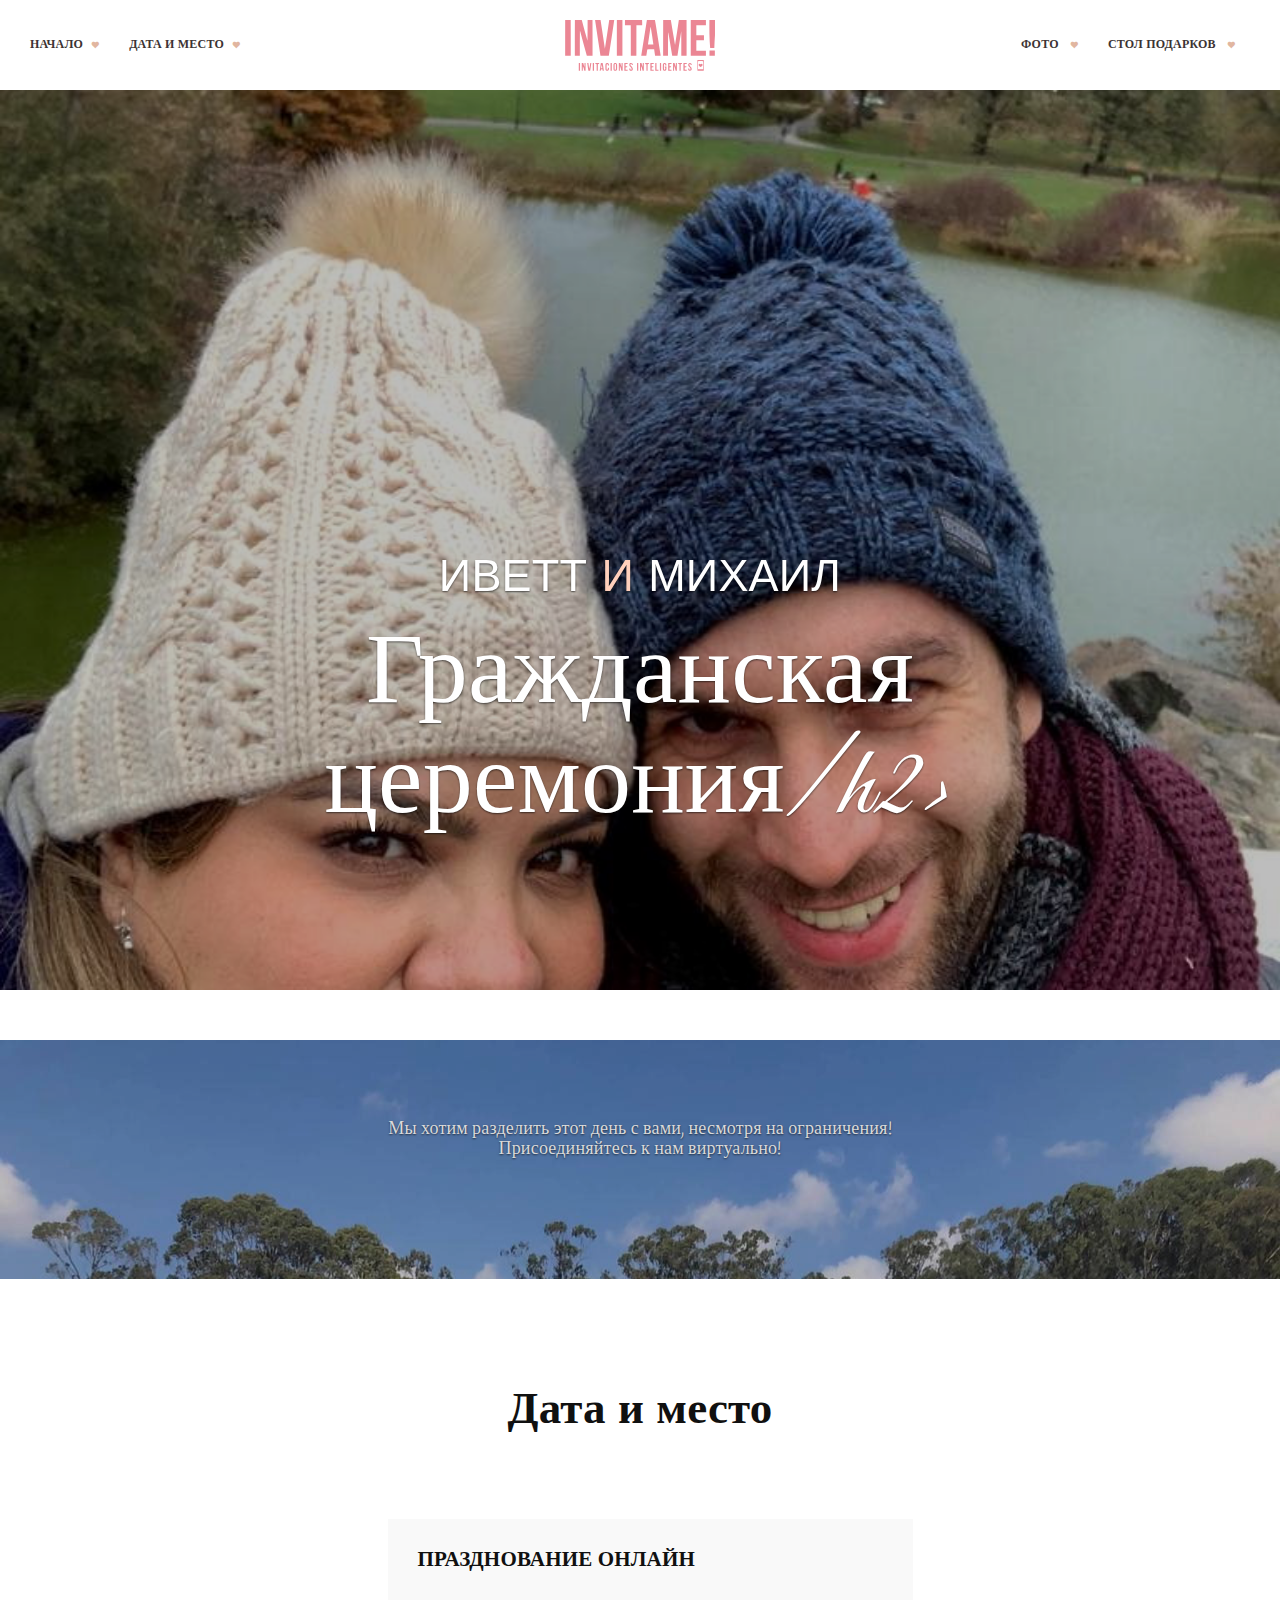
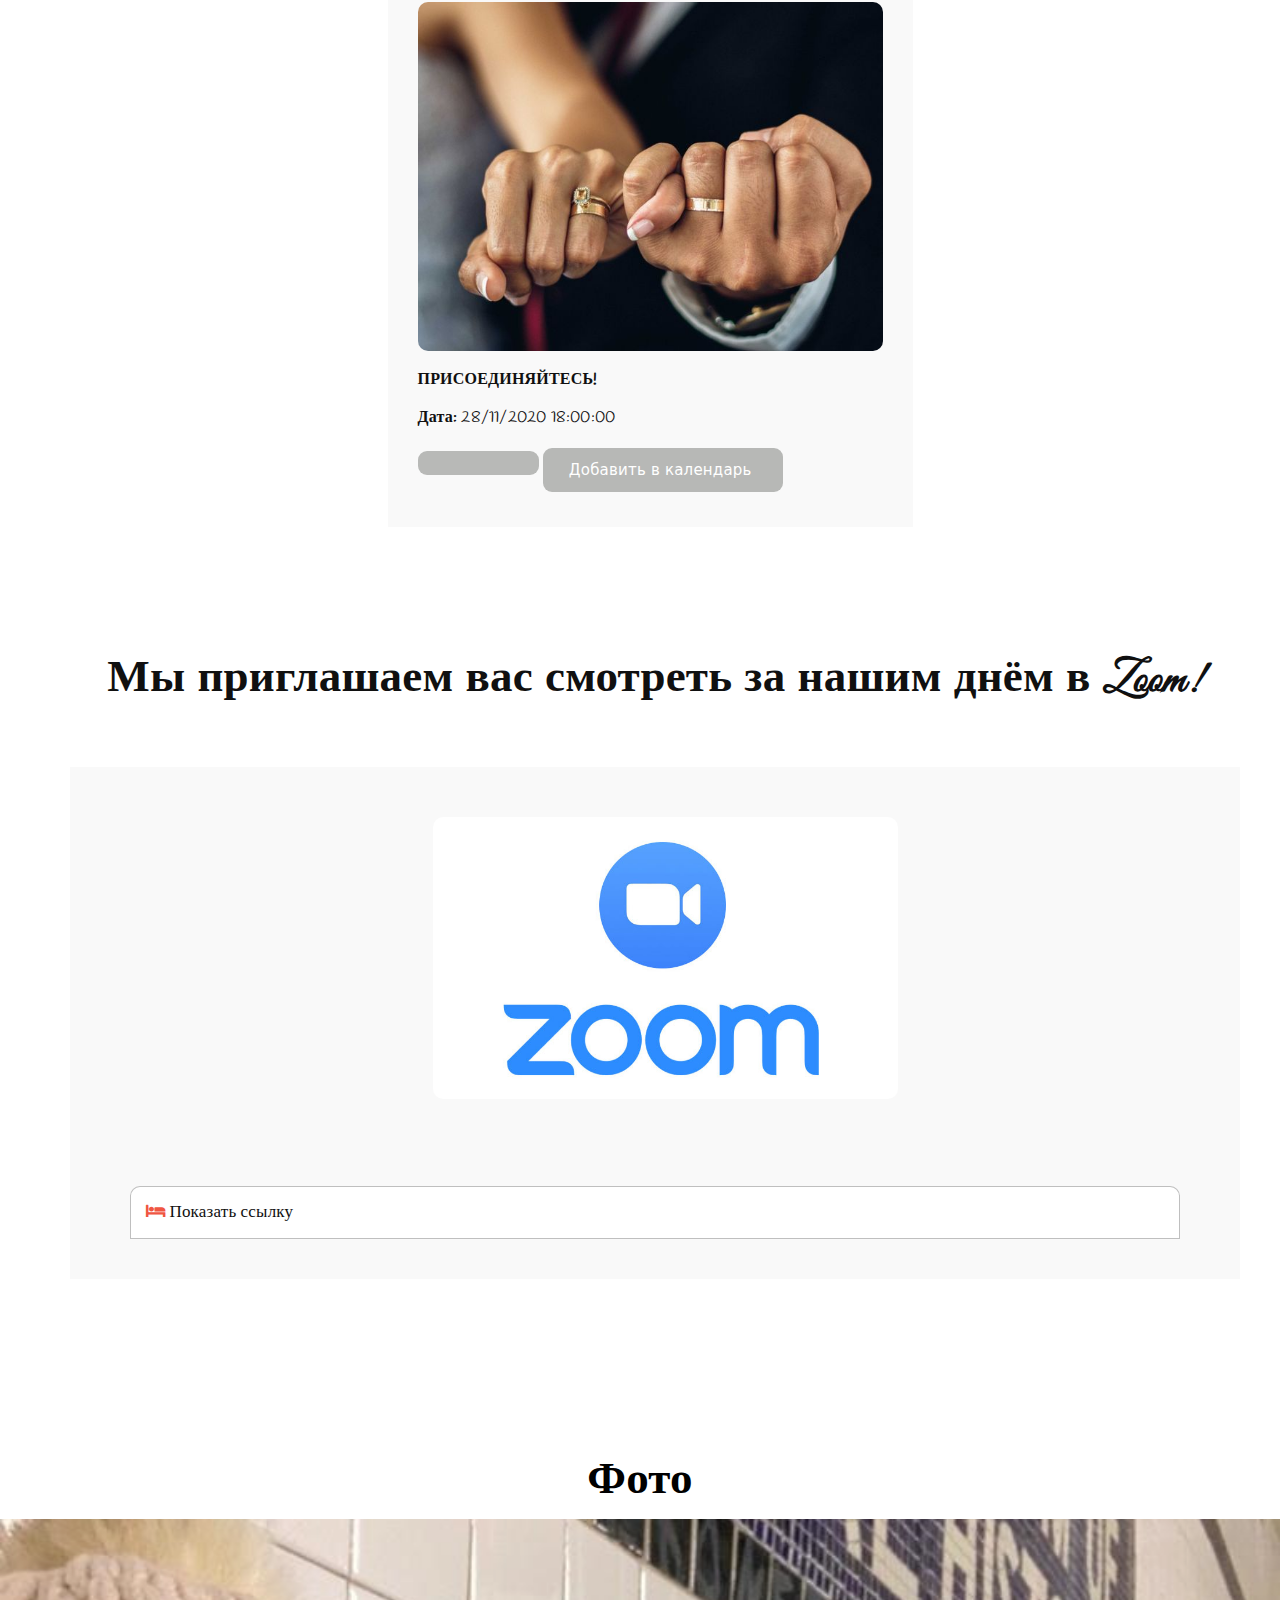
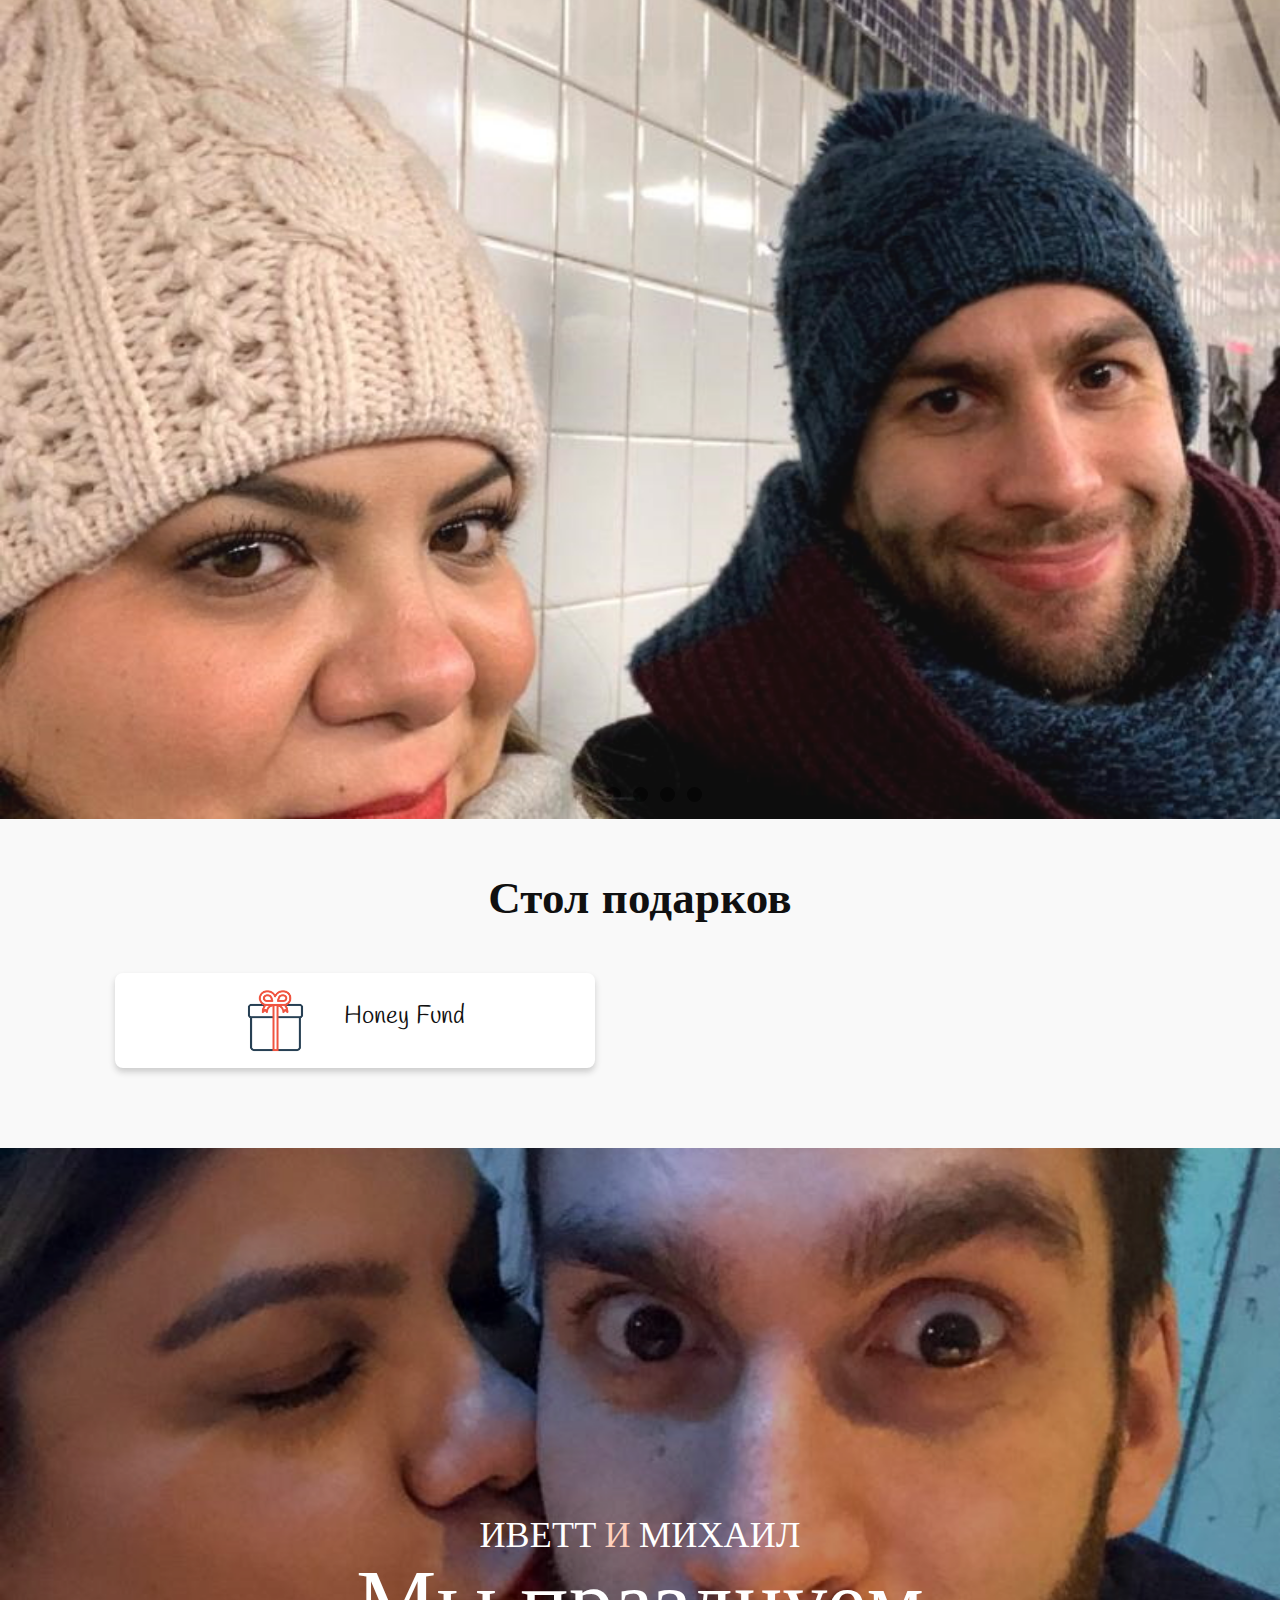
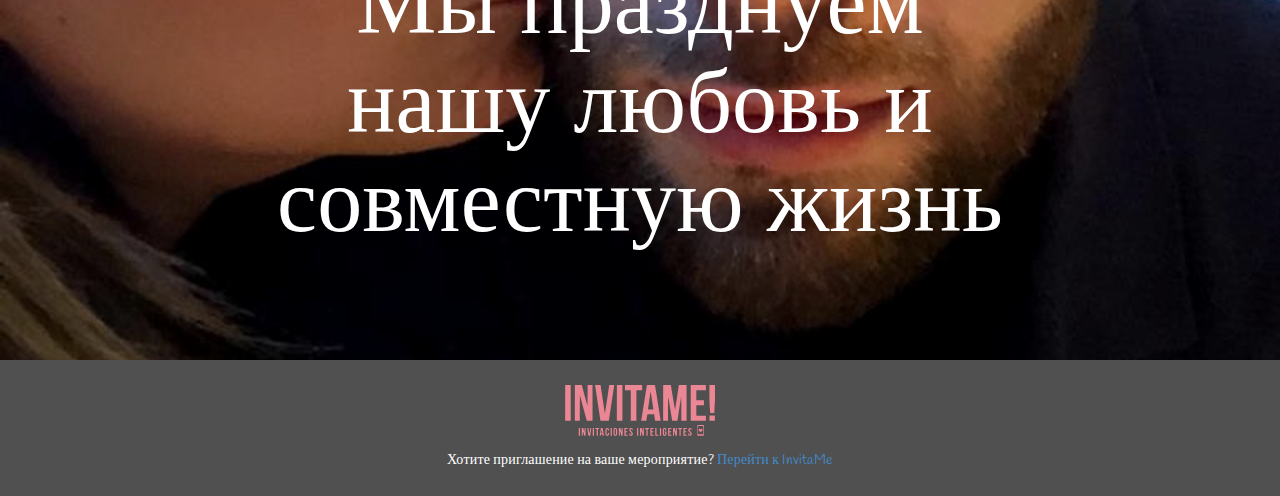
==== commit d79edb00: "Change to Zoom site" ====
--- a/inviteme/index.html
+++ b/inviteme/index.html
@@ -1,7 +1,7 @@
 <!DOCTYPE html>
 <html lang="es">
 
-<!-- Mirrored from invitame.com.ar/bodaivetteymykhailo by HTTrack Website Copier/3.x [XR&CO'2014], Sat, 24 Oct 2020 07:38:56 GMT -->
+<!-- Mirrored from invitame.com.ar/bodaivetteymykhailo2 by HTTrack Website Copier/3.x [XR&CO'2014], Sat, 24 Oct 2020 15:18:22 GMT -->
 <!-- Added by HTTrack --><meta http-equiv="content-type" content="text/html;charset=UTF-8" /><!-- /Added by HTTrack -->
 <head>
 <meta http-equiv="Content-Type" content="text/html; charset=UTF-8" />
@@ -10,12 +10,12 @@
 
 <meta name="description" content="Invitaciones para eventos">
 <meta name="author" content="Desarrollado por Gonzalo Nuñez - nunezgonzalo@gmail.com">
-<meta name="slug" content="bodaivetteymykhailo ">
-<meta property="og:title" content="Ivette & Mykhailo - Ceremonia Civil" />
+<meta name="slug" content="bodaivetteymykhailo2 ">
+<meta property="og:title" content="IVETTE & MYKHAILO - Ceremonia Civil" />
 <meta property="og:type" content="article" />
-<meta property="og:url" content="bodaivetteymykhailo.html" />
+<meta property="og:url" content="bodaivetteymykhailo2.html" />
 <meta property="og:description" content="Invitaciones digitales para eventos" />
-<meta property="og:image" content="admin/imagenes/2585/IMAGEN-HEADER70.jpg" />
+<meta property="og:image" content="admin/imagenes/2753/IMAGEN-HEADERIMAGEN-HEADER70.jpg" />
 <meta property="og:image:width" content="768" />
 <meta property="og:image:height" content="1024" />
 
@@ -46,7 +46,7 @@
             }*/
             @font-face{
                 font-family:Montserrat;
-                src: url(fonts/theme/Kqy6-utIpx_30Xzecmeo8_esZW2xOQ-xsNqO47m55DA.ttf);               /* src: url(/fonts/theme/Kqy6-utIpx_30Xzecmeo8_esZW2xOQ-xsNqO47m55DA.ttf);*/
+                src: url(fonts/theme/Handlee-Regular.ttf);               /* src: url(/fonts/theme/Kqy6-utIpx_30Xzecmeo8_esZW2xOQ-xsNqO47m55DA.ttf);*/
             }
            @font-face{
                 font-family:Josefin Slab;
@@ -56,7 +56,7 @@
 <meta name="msapplication-TileColor" content="#ffffff">
 <meta name="msapplication-TileImage" content="/ms-icon-144x144.png">
 <meta name="theme-color" content="#ffffff">
-<title>Иветт & Михаил - Гражданская церемония</title>
+<title>InvitaMe -  ИВЕТТ & МИХАИЛ - Гражданская церемония </title>
 
 <link href="css/bootstrap.min.css" rel="stylesheet" type="text/css">
 
@@ -94,7 +94,7 @@
 
 <div id="preloader1">
 <div class="alignment">
-<div class="v-align center-middle">
+ <div class="v-align center-middle">
 <div class="strike-1 spinner1">
 <span>
 <img src="fav/apple-icon-57x57.png">
@@ -115,7 +115,7 @@
 <span class="icon-bar"></span>
 </button>
 <div class="navbar-brand" data-demo="Logo" id="navbar-brand">
-<img data-demo="Logo" class=" logo-white-bg aa bodaivetteymykhailo" src='images/invitame.svg' style="width:150px" alt="logo">
+<img data-demo="Logo" class=" logo-white-bg aa bodaivetteymykhailo2" src='images/invitame.svg' style="width:150px" alt="logo">
 </div>
 </div>
 <div class="navbar-scroll collapse navbar-collapse navbar-menu  navbar-offcanvas navbar-offcanvas-touch" id="js-bootstrap-offcanvas">
@@ -129,13 +129,10 @@
 </ul>
 <ul class="nav navbar-nav navbar-right">
 <li>
-<a href="#reserve-image-background">ПОДТВЕРДИТЬ УЧАСТИЕ<i class="glyphicon glyphicon-heart nav-heart-icon"></i></a>
+<a href="#portfolio">Фото <i class="glyphicon glyphicon-heart nav-heart-icon"></i></a>
 </li>
 <li>
-<a href="#portfolio">Фото<i class="glyphicon glyphicon-heart nav-heart-icon"></i></a>
-</li>
-<li>
-<a href="#gift-registry">Стол подарков<i class="glyphicon glyphicon-heart nav-heart-icon"></i></a>
+<a href="#gift-registry">Стол подарков <i class="glyphicon glyphicon-heart nav-heart-icon"></i></a>
 </li>
 </ul>
 </div>
@@ -149,8 +146,8 @@
 <div class="row">
 
 <div class="col-md-offset-2 col-md-8 carousel-caption animated-element-1 delay1">
-<h1 class="titprin">Иветт<span class="logo-slider"> &amp; </span>Михаил</h1>
-<h2 class="margin">Гражданская церемония</h2>
+<h1 class="titprin"> ИВЕТТ<span class="logo-slider"> И </span>МИХАИЛ</h1>
+<h2 class="margin">Гражданская церемония/h2>
 <div id="clock" style="margin-bottom:75px;"></div>
 </div>
 
@@ -159,21 +156,20 @@
 
 
 <ul class="slides animated fadeIn">
-<li class="homesliderimage" style="background-image:url('admin/imagenes/2585/IMAGEN-HEADER70.jpg');"> </li>
+<li class="homesliderimage" style="background-image:url('admin/imagenes/2753/IMAGEN-HEADERIMAGEN-HEADER70.jpg');"> </li>
 </ul>
 
 </section>
 
 
-<section id="FRASELARGA" class="background-cover " style="    margin-top: 50px;background-color: #333;background-image: url('admin/imagenes/2585/FOTO_FRASE_LARGA72.jpg');">
+<section id="FRASELARGA" class="background-cover " style="    margin-top: 50px;background-color: #333;background-image: url('admin/imagenes/2753/FOTO_FRASE_LARGA10.jpg');">
 <div class="container">
 <div class="row">
 <div class="col-lg-8 col-lg-offset-2">
 <div class="hash-box">
 <div class="text-center">
-
 <h1 class="frasesMax" style="text-shadow: 0 1px 2px rgba(0,0,0,0.6);">
-Мы хотели бы пригласить вас в этот особенный для нас день. К сожалению, мы живем в сложное время, когда невозможно всем быть вместе, как мы бы хотели. Это приглашение является персональным, и не подлежит передаче другим лицам.<br><br><br><br><br><br>
+Мы хотим разделить этот день с вами, несмотря на ограничения! <br>Присоединяйтесь к нам виртуально!<br><br>
 </h1>
 </div>
 </div>
@@ -200,15 +196,15 @@
 <div class="modal-content" style="z-index:999;">
 <div class="modal-header">
 <button type="button" class="close" data-dismiss="modal">&times;</button>
-<h4 class="modal-title">Церемония и празднование</h4>
+<h4 class="modal-title">Празднование онлайн</h4>
 </div>
 <div class="modal-body">
 <div class="maps">
-<iframe class="mapa-pop" src="https://www.google.com/maps/embed/v1/place?key=AIzaSyB1geNxkp_O4NgreB1jwUeAOh2Cu_j7Gjw&amp;q=Perif.%20Sur%203395,%20Jardines%20del%20Pedregal,%20Tlalpan,%2014140%20Ciudad%20de%20M%c3%a9xico,%20CDMX,%20M%c3%a9xico" height="300" frameborder="0" style="border:0" allowfullscreen=""></iframe>
-</div>
-<h3 class="wed-text">Ambrosía Eventos </h3>
+<iframe class="mapa-pop" src="https://www.google.com/maps/embed/v1/place?key=AIzaSyB1geNxkp_O4NgreB1jwUeAOh2Cu_j7Gjw&amp;q=" height="300" frameborder="0" style="border:0" allowfullscreen=""></iframe>
+</div>
+<h3 class="wed-text">Присоединяйтесь! </h3>
 <div class="wed-text">Дата: 28/11/2020 18:00:00 </div>
-<div class="wed-text">Адрес: Perif. Sur 3395, Jardines del Pedregal, Tlalpan, 14140 Ciudad de México, CDMX, México </div>
+<div class="wed-text"> </div>
 </div>
 <div class="modal-footer">
 <button type="button" class="btn btn-default" data-dismiss="modal">Закрыть</button>
@@ -225,40 +221,65 @@
 <div class="animated animated-element-1 col-md-6 col-md-offset-3 fadeIn margin1 pading-text">
 <div class="wraper-we onepage">
 
-<h3>Церемония и празднование</h3>
- 
-
-<img src="admin/imagenes/2585/CEREMONIA1-IMGWhatsApp%20Image%202020-09-07%20at%2016.12.39.jpg" alt="480x320" class="img-responsive center-block fl-wd">
-
-<h3 class="wed-text">Ambrosía Eventos </h3>
+<h3>Празднование онлайн </h3>
+
+
+<img src="admin/imagenes/2753/CEREMONIA1-IMGt20_alianzas-metales.jpg" alt="480x320" class="img-responsive center-block fl-wd">
+
+<h3 class="wed-text">Присоединяйтесь! </h3>
 <div class="wed-text"><b>Дата: </b> 28/11/2020 18:00:00 </div>
-<div class="wed-text"><b>Адрес:</b> Perif. Sur 3395, Jardines del Pedregal, Tlalpan, 14140 Ciudad de México, CDMX, México </div>
-<div type="button" class="btn-map" data-toggle="modal" data-target="#mapa1">Посмотреть на карте</div>
+<div class="wed-text"><b></b> </div>
+<div type="button" class="btn-map" data-toggle="modal" data-target="#mapa1"></div>
 <div title="Добавить в календарь" class="addeventatc">
 Добавить в календарь <span class="start">28-11-2020 18:00:00</span>
 <span class="end">28-11-2020 18:00:00 </span>
 <span class="timezone">America/argentina</span>
-<span class="title">Церемония и празднование</span>
-<span class="description">Церемония и празднование</span>
-<span class="location">Ambrosía Eventos</span>
-</div>
-
-</div>
-</div>
-
-
-
-</div>
-
-
-<div class="row dresscode">
-
+<span class="title">Празднование онлайн</span>
+<span class="description">Празднование онлайн</span>
+<span class="location">Присоединяйтесь!</span>
+</div>
+
+</div>
+</div>
+
+
+
+</div>
+
+<section id="wedding-header" class="wedding-header-single-page">
+<div class="container">
 <div class="text-center">
-<h2 class="headline">Дресс-код</h2>
-<img src="admin/imagenes/2585/DRESSCODE-IMGCasual.jpg" alt="480x320" class="img-responsive center-block img-headline-v2">
-<h3 class="wed-text" style="font-weight: 100;font-size: 16px;">Формальный</h3>
-</div>
-</div>
+
+
+<h2 class="headline">Мы приглашаем вас смотреть за нашим днём в Zoom!</h2>
+</div>
+</div>
+</section>
+
+
+<section id="wedding-info" class="onepage">
+<div class="container">
+ <div class="row" style="background-color: #f9f9f9;">
+
+<div class="animated animated-element-1 col-md-6 col-md-offset-3 fadeIn margin1 pading-text" style="float:none;">
+<div class="wraper-we onepage">
+
+
+
+<img src="admin/imagenes/2753/HOTEL-IMGzoom-logo.jpg" alt="480x320" class="img-responsive center-block fl-wd">
+
+<h3 class="wed-text "> </h3>
+
+</div>
+</div>
+
+<div class="grey-bg cbuBox container" style="margin-bottom: 40px; margin-top: -40px;">
+<div data-toggle="collapse" data-target="#hotelbody" class="cbu cbuHead"><i style="color: #f05642;" class="fa fa-bed"></i> Показать ссылку </div>
+<div class="cbu cbuBody collapse wLinks" style="height: 70px;" id="hotelbody"> https://us02web.zoom.us/j/71049778501?pwd=SUE2U3BQVzV1T3ZvbURtcjlTQmRydz09</div>
+</div>
+</div>
+</div>
+
 </div>
 </section>
 
@@ -266,13 +287,13 @@
 <section id="portfolio">
 <div class="text-center" style="    margin-bottom: 0px;">
 
-<h2 class="titulo">Фото</h2>
+<h2 class="titulo">Фото </h2>
 
 </div>
 <div name="portfolio" id="homeslider-wrap" class="slimax flexslider screen-adapter">
 
 <ul class="slides animated fadeIn">
-<li class="homesliderimage" style="background-image:url('admin/imagenes/2585/FOTOS77.jpg');"> </li><li class="homesliderimage" style="background-image:url('admin/imagenes/2585/FOTOS78.jpg');"> </li><li class="homesliderimage" style="background-image:url('admin/imagenes/2585/FOTOS76.jpg');"> </li><li class="homesliderimage" style="background-image:url('admin/imagenes/2585/FOTOS73.jpg');"> </li><li class="homesliderimage" style="background-image:url('admin/imagenes/2585/FOTOS75.jpg');"> </li> </ul>
+<li class="homesliderimage" style="background-image:url('admin/imagenes/2753/FOTOSFOTOS77.jpg');"> </li><li class="homesliderimage" style="background-image:url('admin/imagenes/2753/FOTOSFOTOS78.jpg');"> </li><li class="homesliderimage" style="background-image:url('admin/imagenes/2753/FOTOSFOTOS76.jpg');"> </li><li class="homesliderimage" style="background-image:url('admin/imagenes/2753/FOTOSFOTOS73.jpg');"> </li><li class="homesliderimage" style="background-image:url('admin/imagenes/2753/FOTOSFOTOS75.jpg');"> </li> </ul>
 
 </div>
 </section>
@@ -285,7 +306,7 @@
 
 <div class="text-center">
 
-<h2 class="headline">Стол подарков</h2>
+<h2 class="headline">Стол подарков </h2>
 
 </div>
 
@@ -311,72 +332,9 @@
 
 
 
-<section id="reserve-image-background" class="footer-background-cover1" style="background-color: #333">
-<div class="container">
-<div class="row">
-<div class="col-xs-12">
-
-<div class="about-section-wraper onepage text-center animated-element-1">
-
-<h2>Подтвердить участие</h2>
-</div>
- 
-</div>
-</div>
-<div class="row">
-<div class="frasesMax">
-Пожалуйста, принесите маску и антибактериальный гель.
-</div>
-
-<div class="col-lg-10 col-lg-offset-1">
-
-
-<div class="block-box-rsrv">
-
-<form id="block-main-form" method="post" autocomplete="off">
-<input type="hidden" name="evento" value="2585">
-<div class="controls">
-<div class="row text-left">
-<div class="col-md-5 col-md-offset-1">
-<div class="form-group">
-<label for="name">Имя</label>
-<input type="text" id="name" name="name" class="form-control">
-</div>
- </div>
-<div class="col-md-5 col-md-offset-1">
-<div class="form-group">
-<label for="email">Email</label>
-<input type="email" id="email" name="email" class="form-control">
-</div>
-</div>
-<div>
-<div class="col-md-10 col-md-offset-1">
-<div class="form-group">
-<label for="message">Сообщение</label>
-<textarea class="form-control" id="message" name="message" rows="6" style="margin-top: 0px; margin-bottom: 0px; height: 120px;"></textarea>
-</div>
-</div>
-</div>
-<div class="col-md-10 col-md-offset-1 text-center">
-<div id="success">
-<button id="submit" type="submit" name="submit" class="estatus btn btn-medium btn-block">Отправить</button>
-</div>
-</div>
-
-</div>
-</div>
-</form>
-
-</div>
-
-</div>
-
-</div>
-</div>
-</section>
-
-
-<footer id="footer" class="footer-background-cover" style="background-image: url('admin/imagenes/2585/IMAGEN-FOOTER71.jpg');">
+
+
+<footer id="footer" class="footer-background-cover" style="background-image: url('admin/imagenes/2753/IMAGEN-FOOTERIMAGEN-FOOTER71.jpg');">
 <div class="container">
 <div class="row">
 
@@ -384,8 +342,8 @@
 
 <div class="wraper-footer text-center animated-element-1 delay1">
 <div class="margin">
-<h1>Иветт<span class="logo-slider"> и </span>Михаил</h1>
-<h2 class="margin">Мы празднуем нашу любовь и начало совместной жизни</h2>
+<h1>ИВЕТТ<span class="logo-slider"> И </span>МИХАИЛ</h1>
+<h2 class="margin">Мы празднуем нашу любовь и совместную жизнь</h2>
 </div>
 
 </div>
@@ -397,7 +355,7 @@
 </footer>
 <div class="col-md-12 queresuna clearfix">
 <div><img src='images/invitame.svg' style="width:150px" alt='Invitame'></div>
-<div style="margin-top:15px">Хотите приглашение на ваше мероприятие?<a class="gaction" data-track="GoToWeb" data-demo="Footer" href="https://invitameok.com/">Войти в InviteMe</a></div>
+<div style="margin-top:15px"> Хотите приглашение на ваше мероприятие? <a class="gaction" data-track="GoToWeb" data-demo="Footer" href="https://invitameok.com/">Перейти к InvitaMe</a></div>
 </div>
 
 
@@ -413,7 +371,7 @@
 
 <script src="js/bootstrap.offcanvas.js"></script>
 <script src="js/jquery.waypoints.min.js"></script>
- <script src="js/sticky.min.js"></script>
+<script src="js/sticky.min.js"></script>
 <script src="js/jquery.vide.js"></script>
 <script src="js/pace.min.js"></script>
 
@@ -424,10 +382,10 @@
 <script src="js/script.js"></script>
 <script>
 
-            /* 28/11/2020 16:00:00 */
+            /* 28/11/2020 18:00:00 */
             
             
-			$('#clock').countdown('2020/11/28 16:00').on('update.countdown', function (event) {
+			$('#clock').countdown('2020/11/28 18:00').on('update.countdown', function (event) {
 				var $this = $(this).html(event.strftime(''
 						+ '<span class="wraper-clock"><div class="value">%D</div><div class="value-label">Дней</div></span><span class="sep">:</span>'
 						+ '<span class="wraper-clock"><div class="value">%H</div><div class="value-label">Часов</div></span><span class="sep">:</span>'
@@ -442,7 +400,8 @@
 		
 		
 		</script>
+
 </body>
 
-<!-- Mirrored from invitame.com.ar/bodaivetteymykhailo by HTTrack Website Copier/3.x [XR&CO'2014], Sat, 24 Oct 2020 07:40:13 GMT -->
+<!-- Mirrored from invitame.com.ar/bodaivetteymykhailo2 by HTTrack Website Copier/3.x [XR&CO'2014], Sat, 24 Oct 2020 15:19:43 GMT -->
 </html>
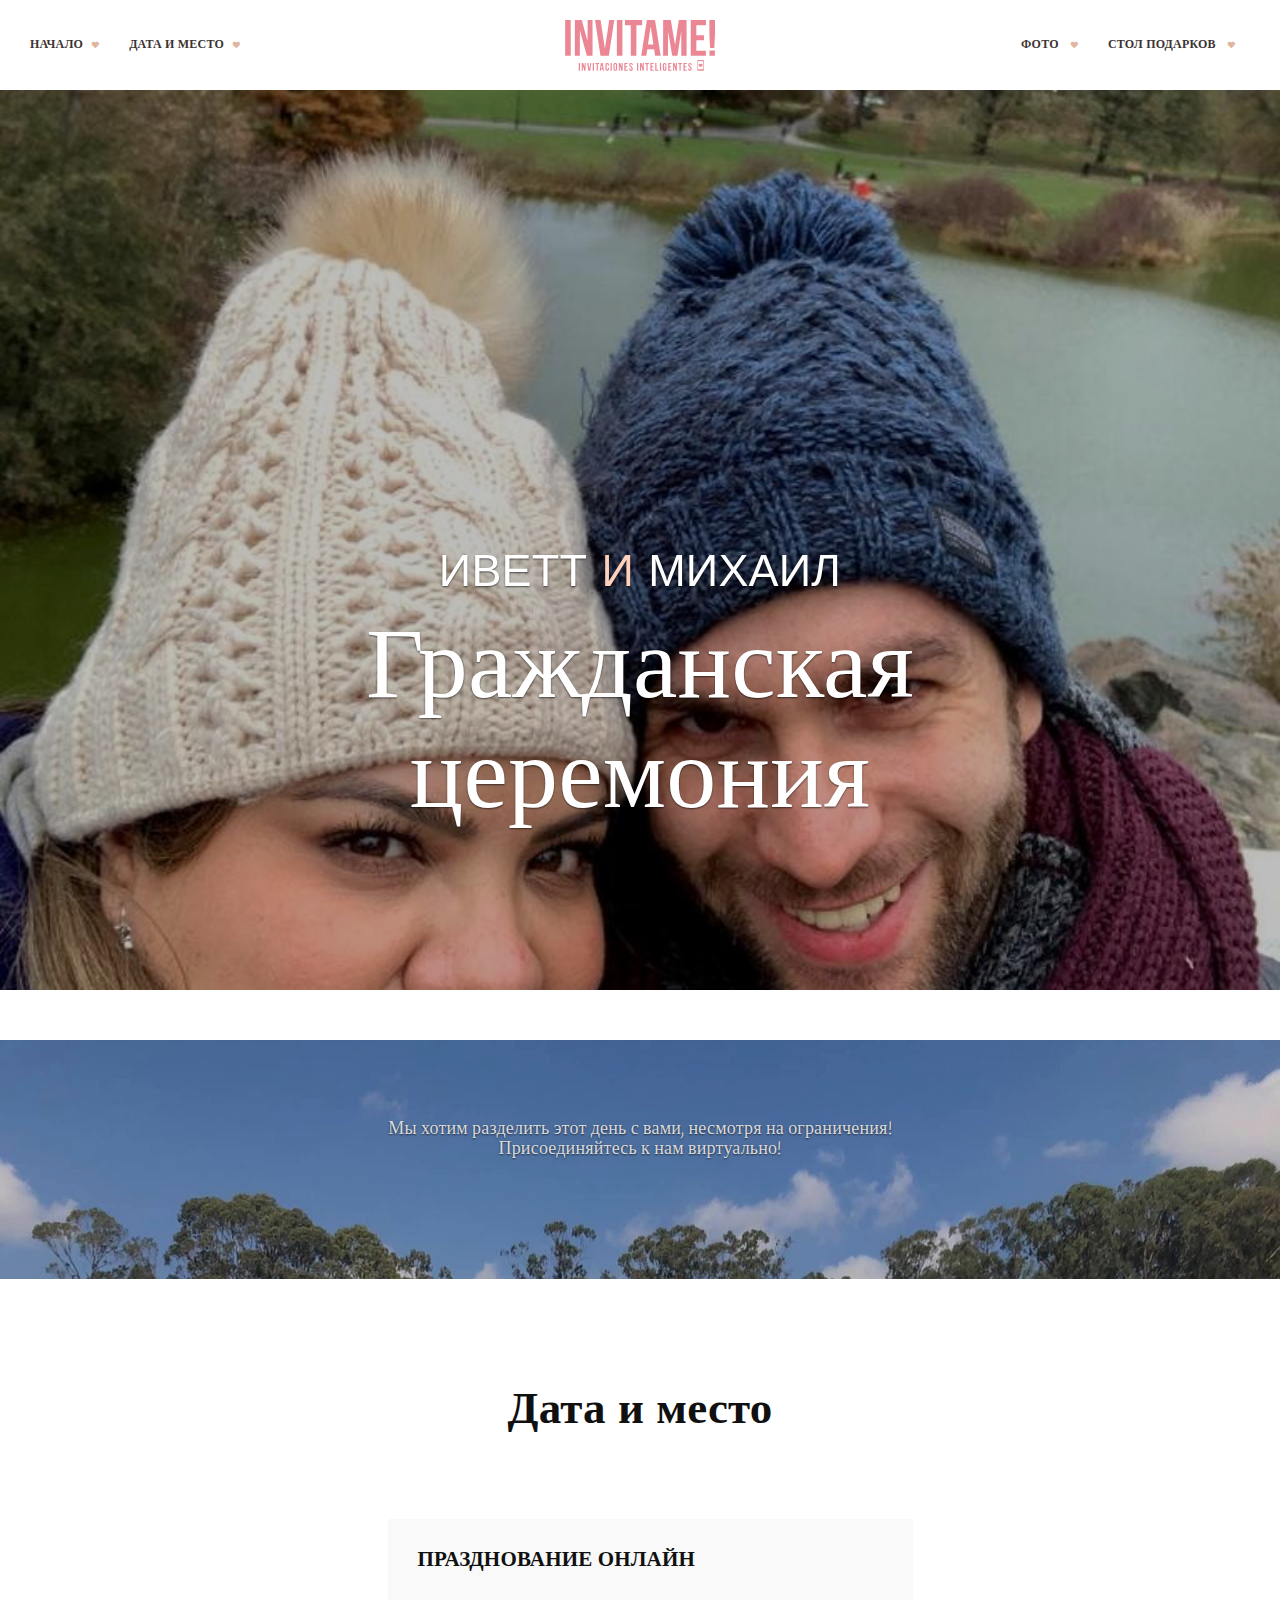
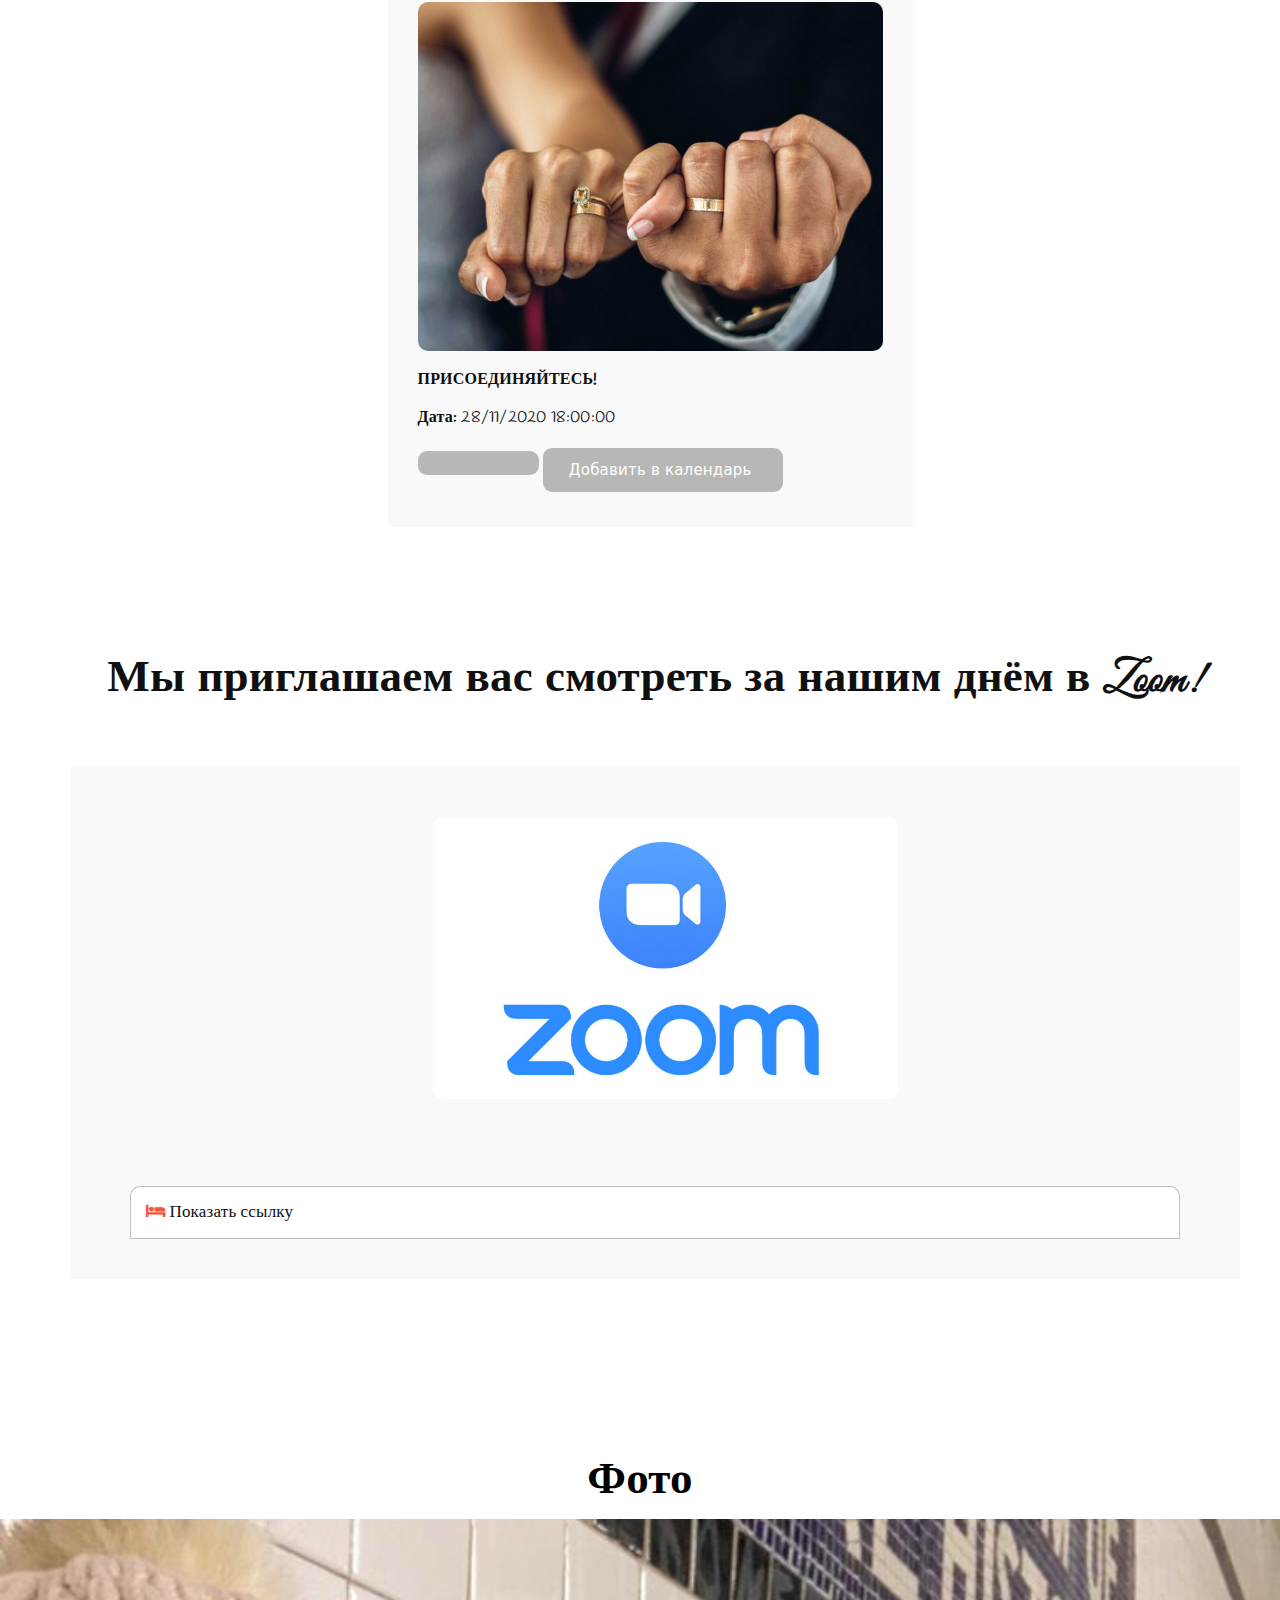
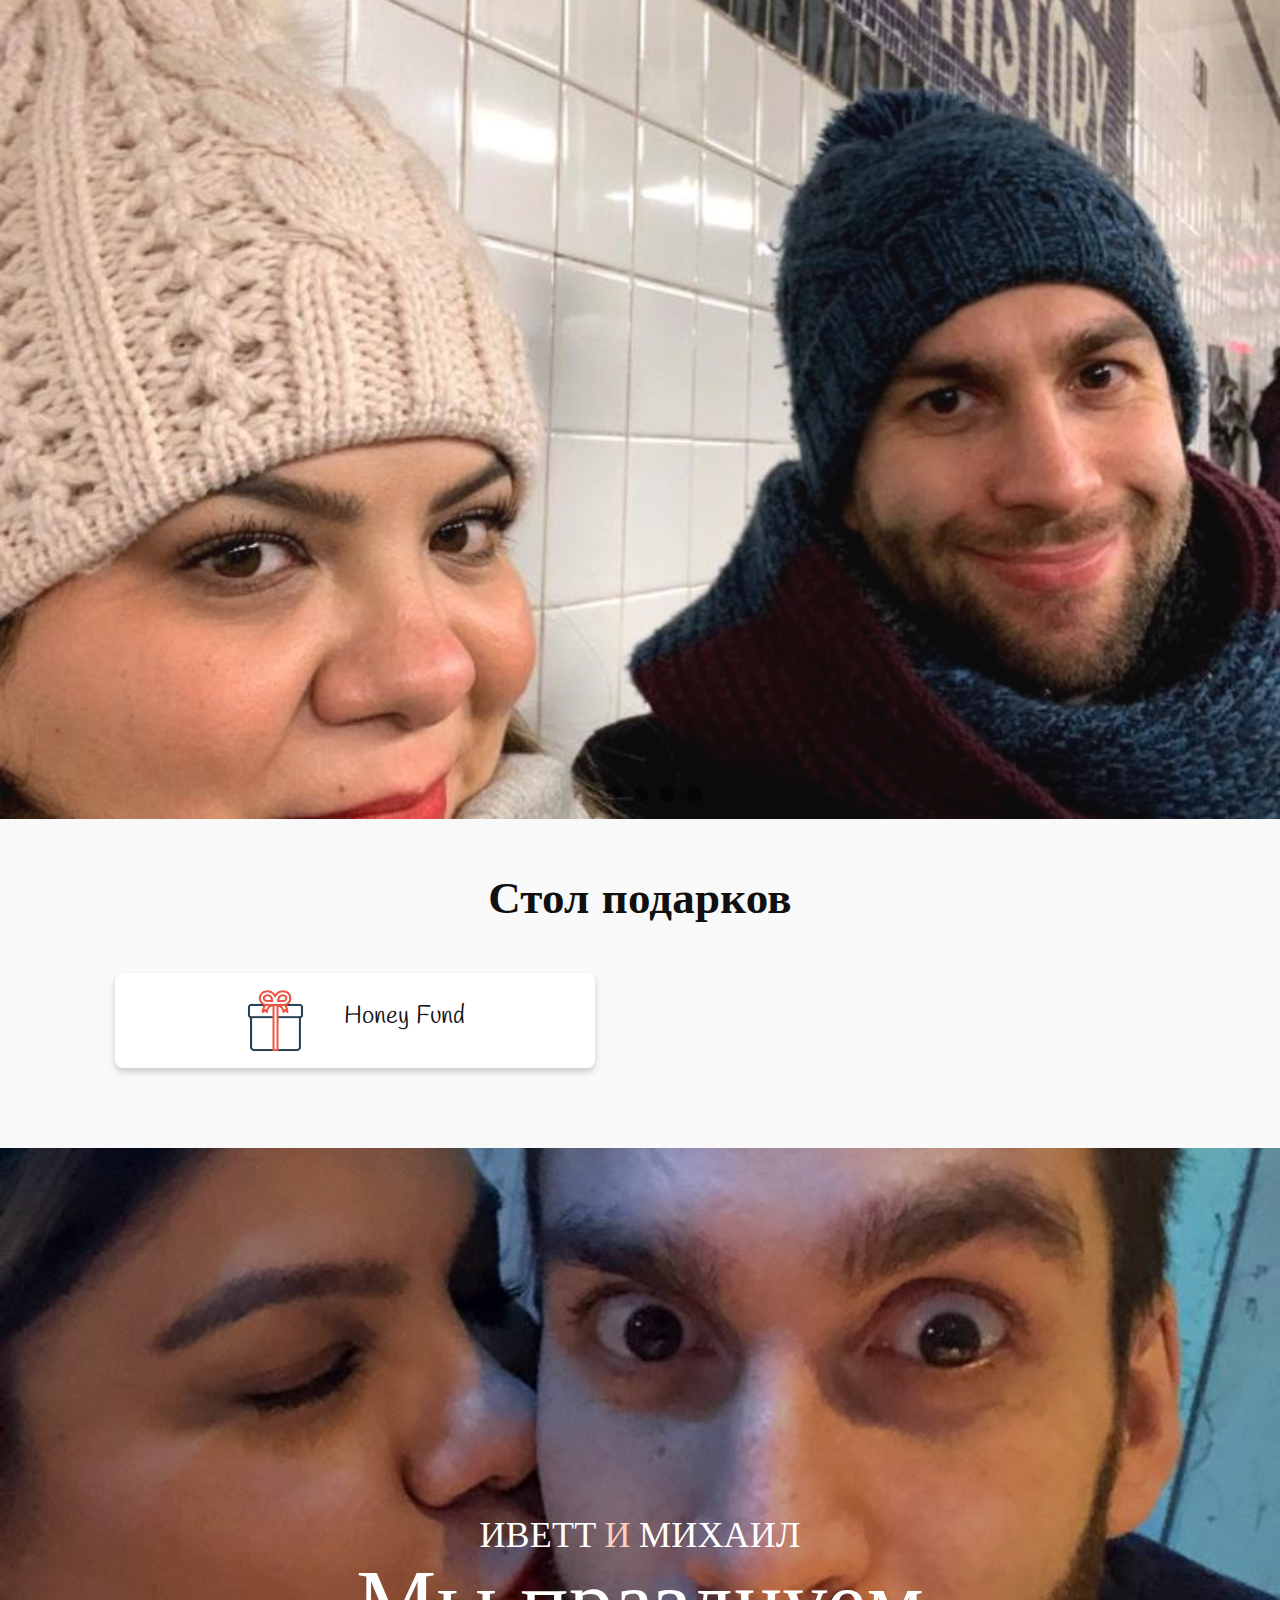
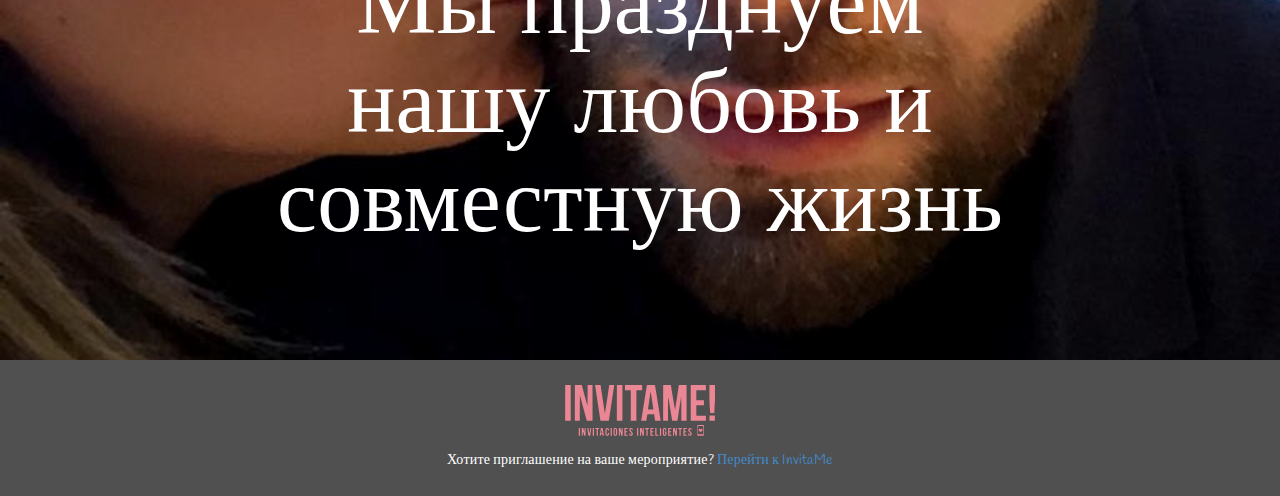
==== commit 0e3f80a8: "Fix typos" ====
--- a/inviteme/index.html
+++ b/inviteme/index.html
@@ -147,7 +147,7 @@
 
 <div class="col-md-offset-2 col-md-8 carousel-caption animated-element-1 delay1">
 <h1 class="titprin"> ИВЕТТ<span class="logo-slider"> И </span>МИХАИЛ</h1>
-<h2 class="margin">Гражданская церемония/h2>
+<h2 class="margin">Гражданская церемония</h2>
 <div id="clock" style="margin-bottom:75px;"></div>
 </div>
 
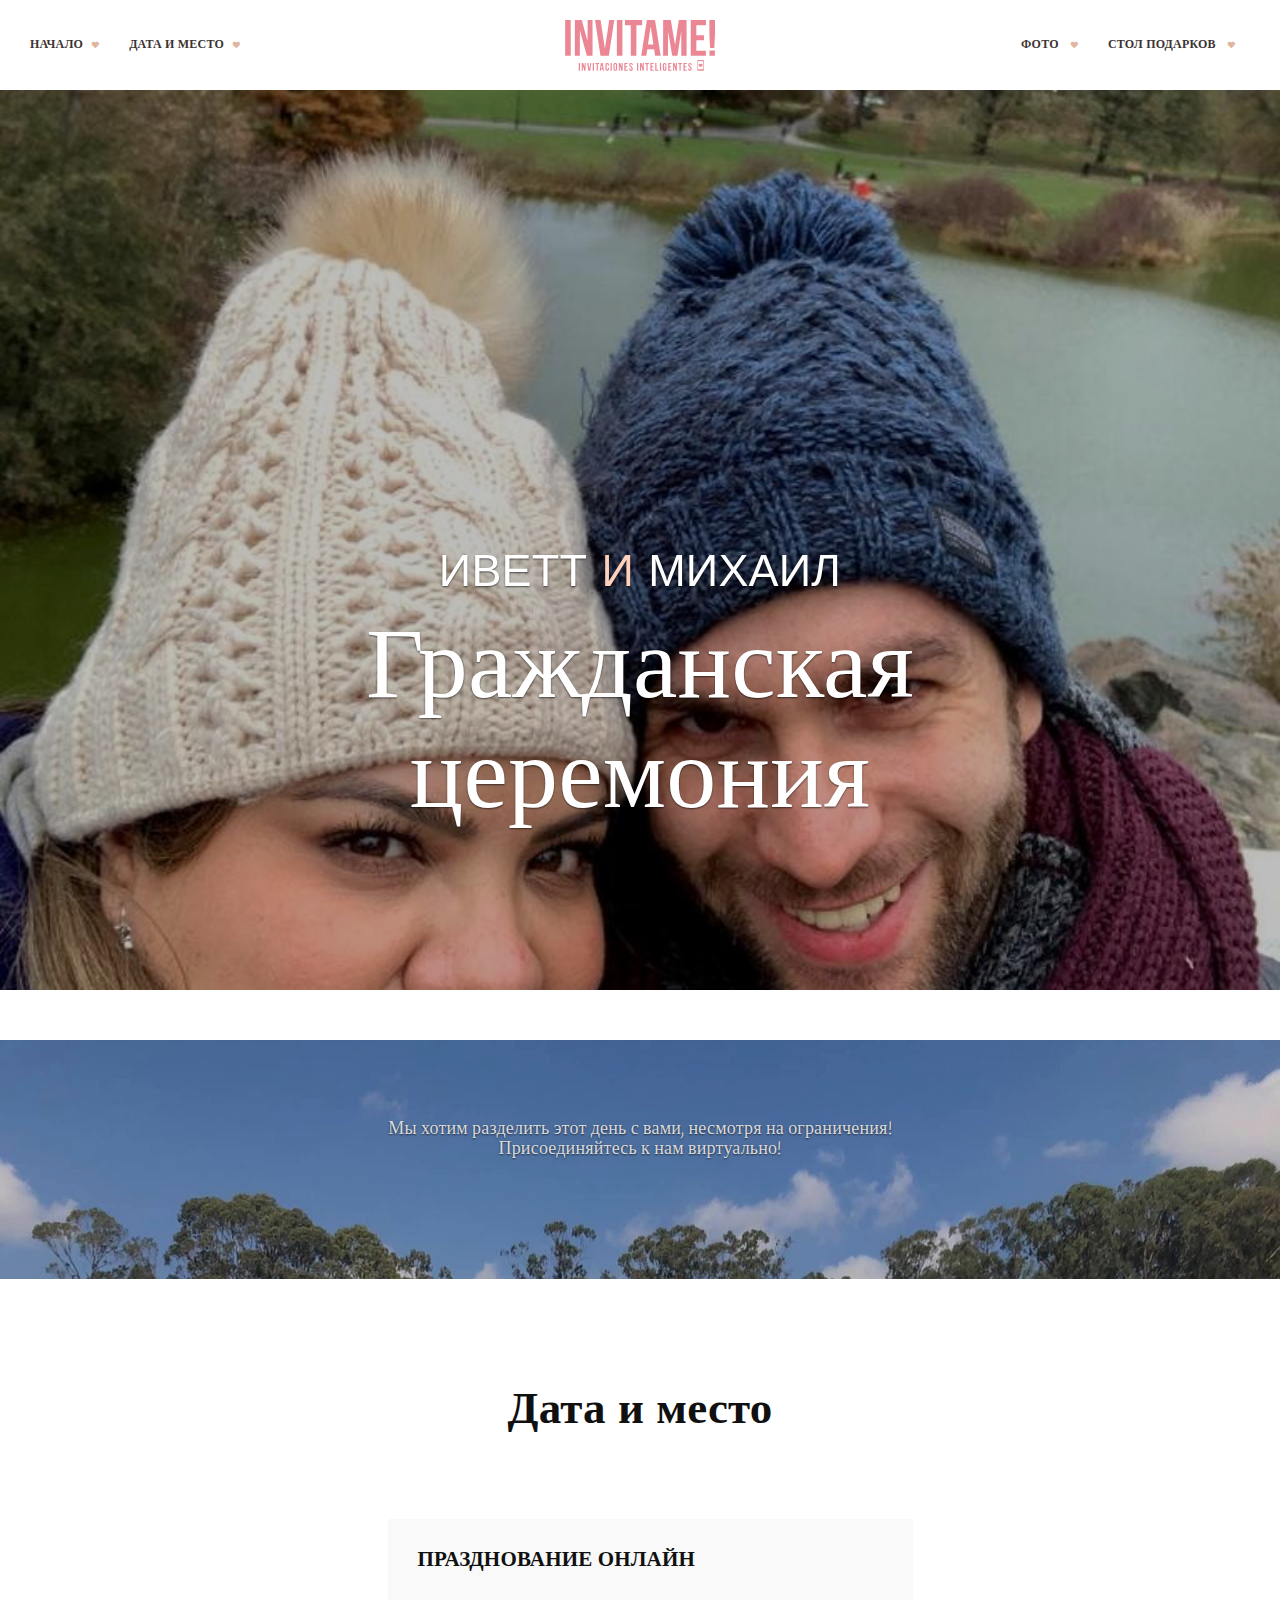
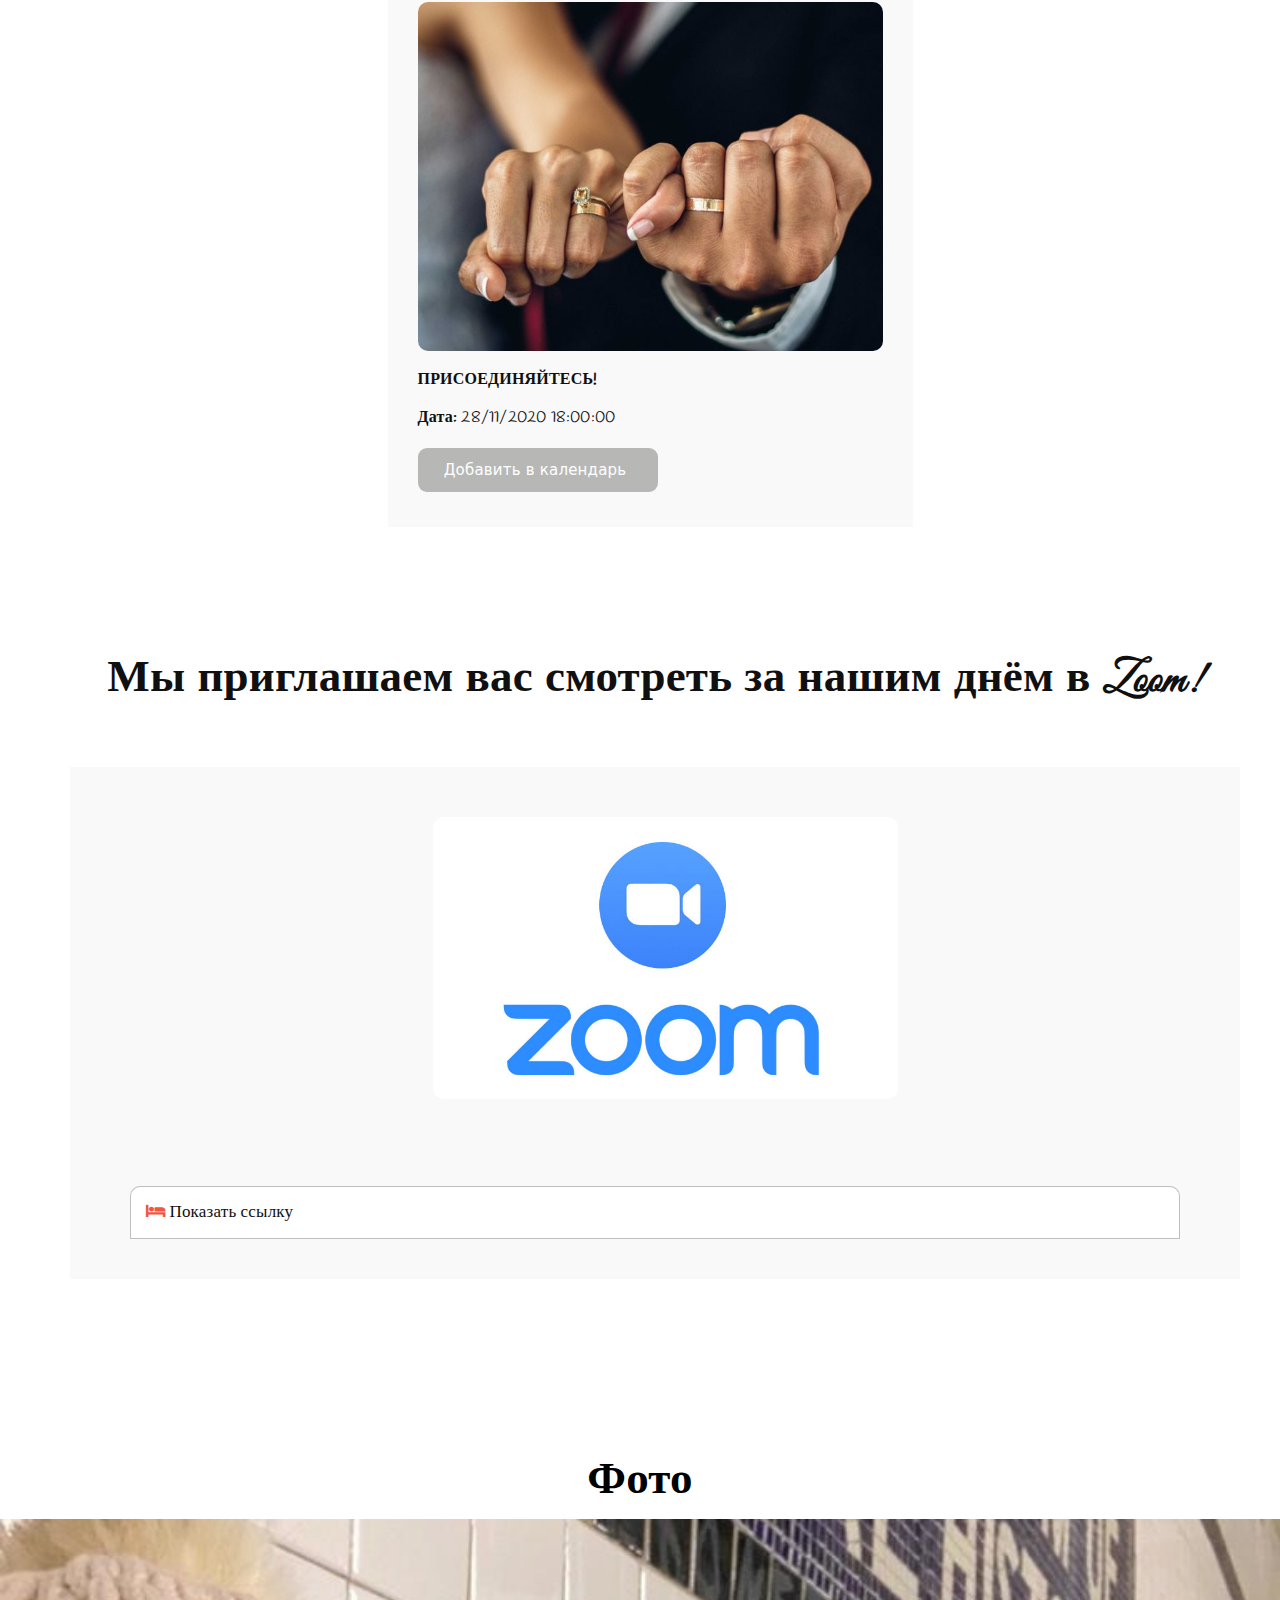
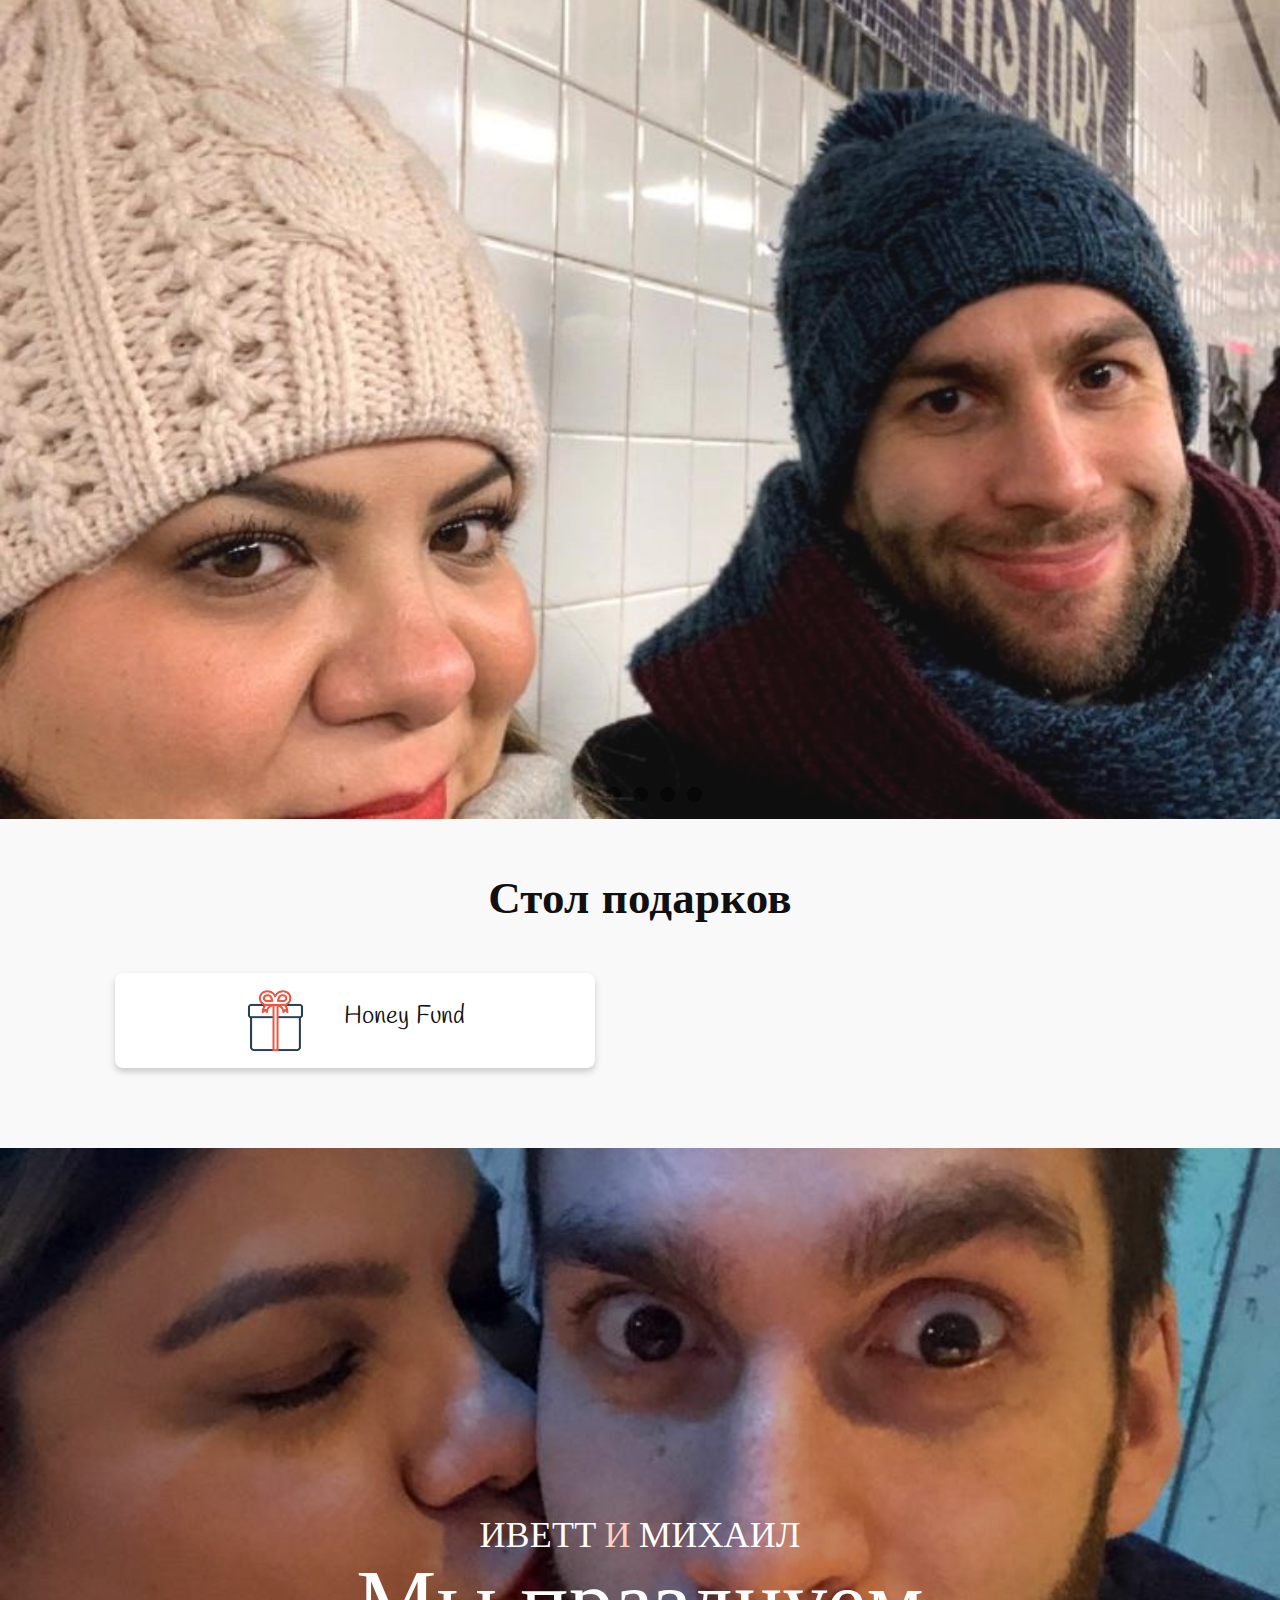
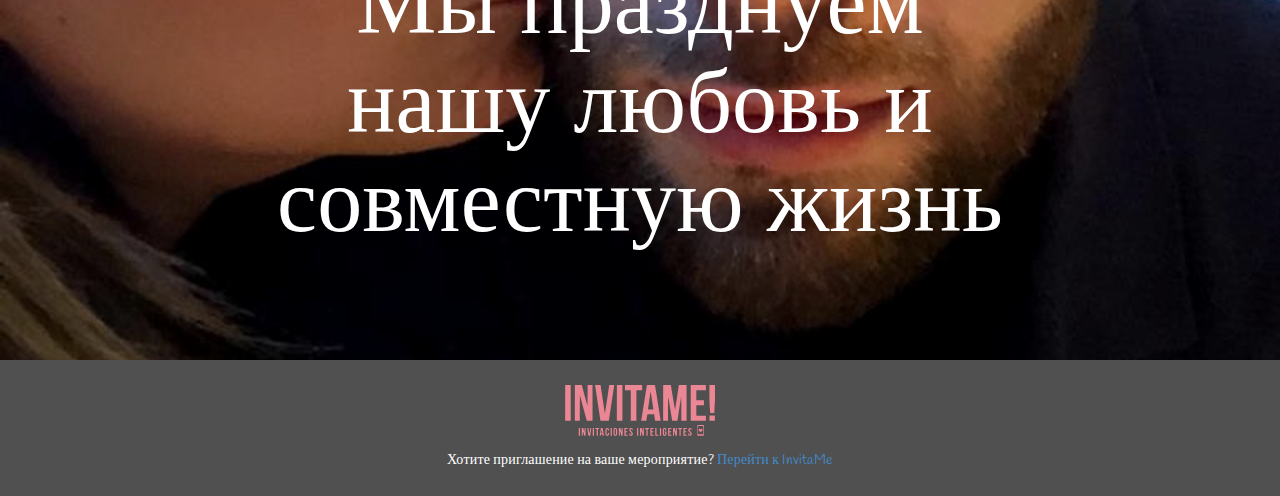
==== commit f392f0c1: "Remove broken map link" ====
--- a/inviteme/index.html
+++ b/inviteme/index.html
@@ -229,7 +229,6 @@
 <h3 class="wed-text">Присоединяйтесь! </h3>
 <div class="wed-text"><b>Дата: </b> 28/11/2020 18:00:00 </div>
 <div class="wed-text"><b></b> </div>
-<div type="button" class="btn-map" data-toggle="modal" data-target="#mapa1"></div>
 <div title="Добавить в календарь" class="addeventatc">
 Добавить в календарь <span class="start">28-11-2020 18:00:00</span>
 <span class="end">28-11-2020 18:00:00 </span>
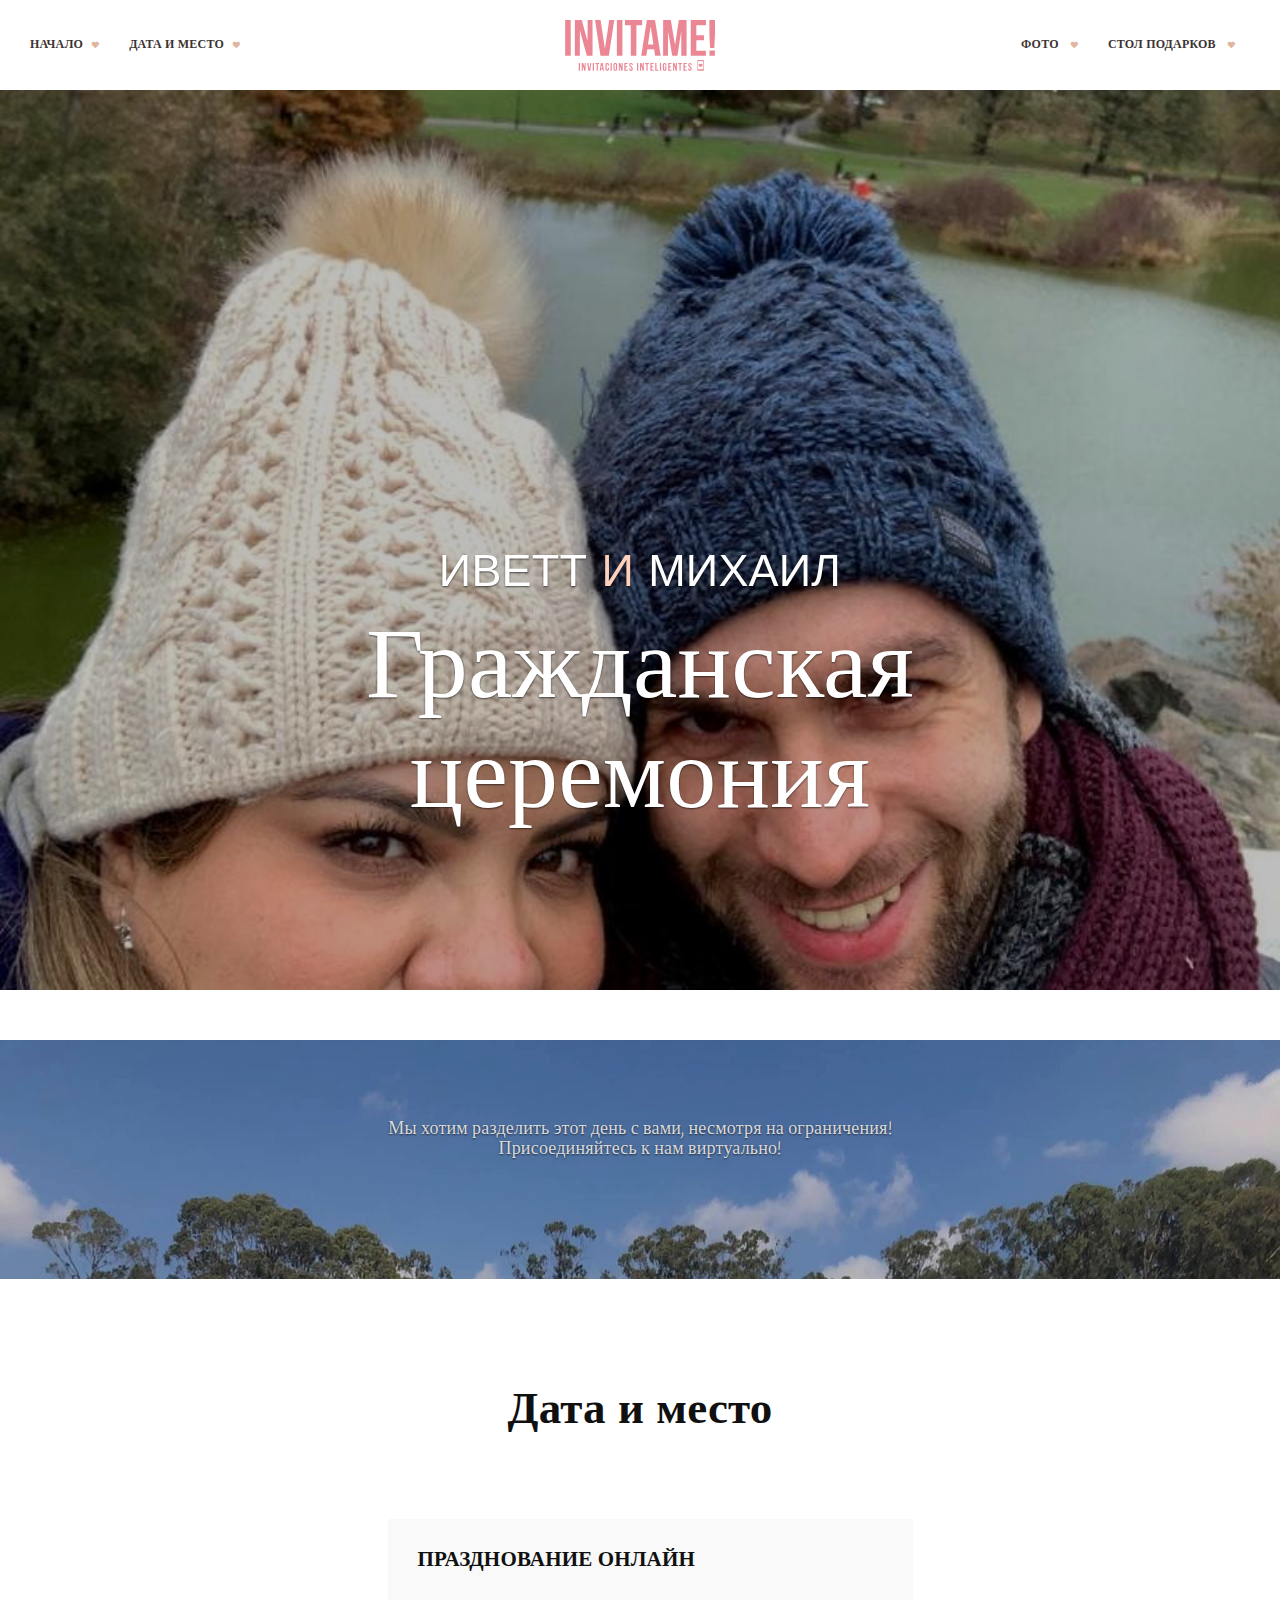
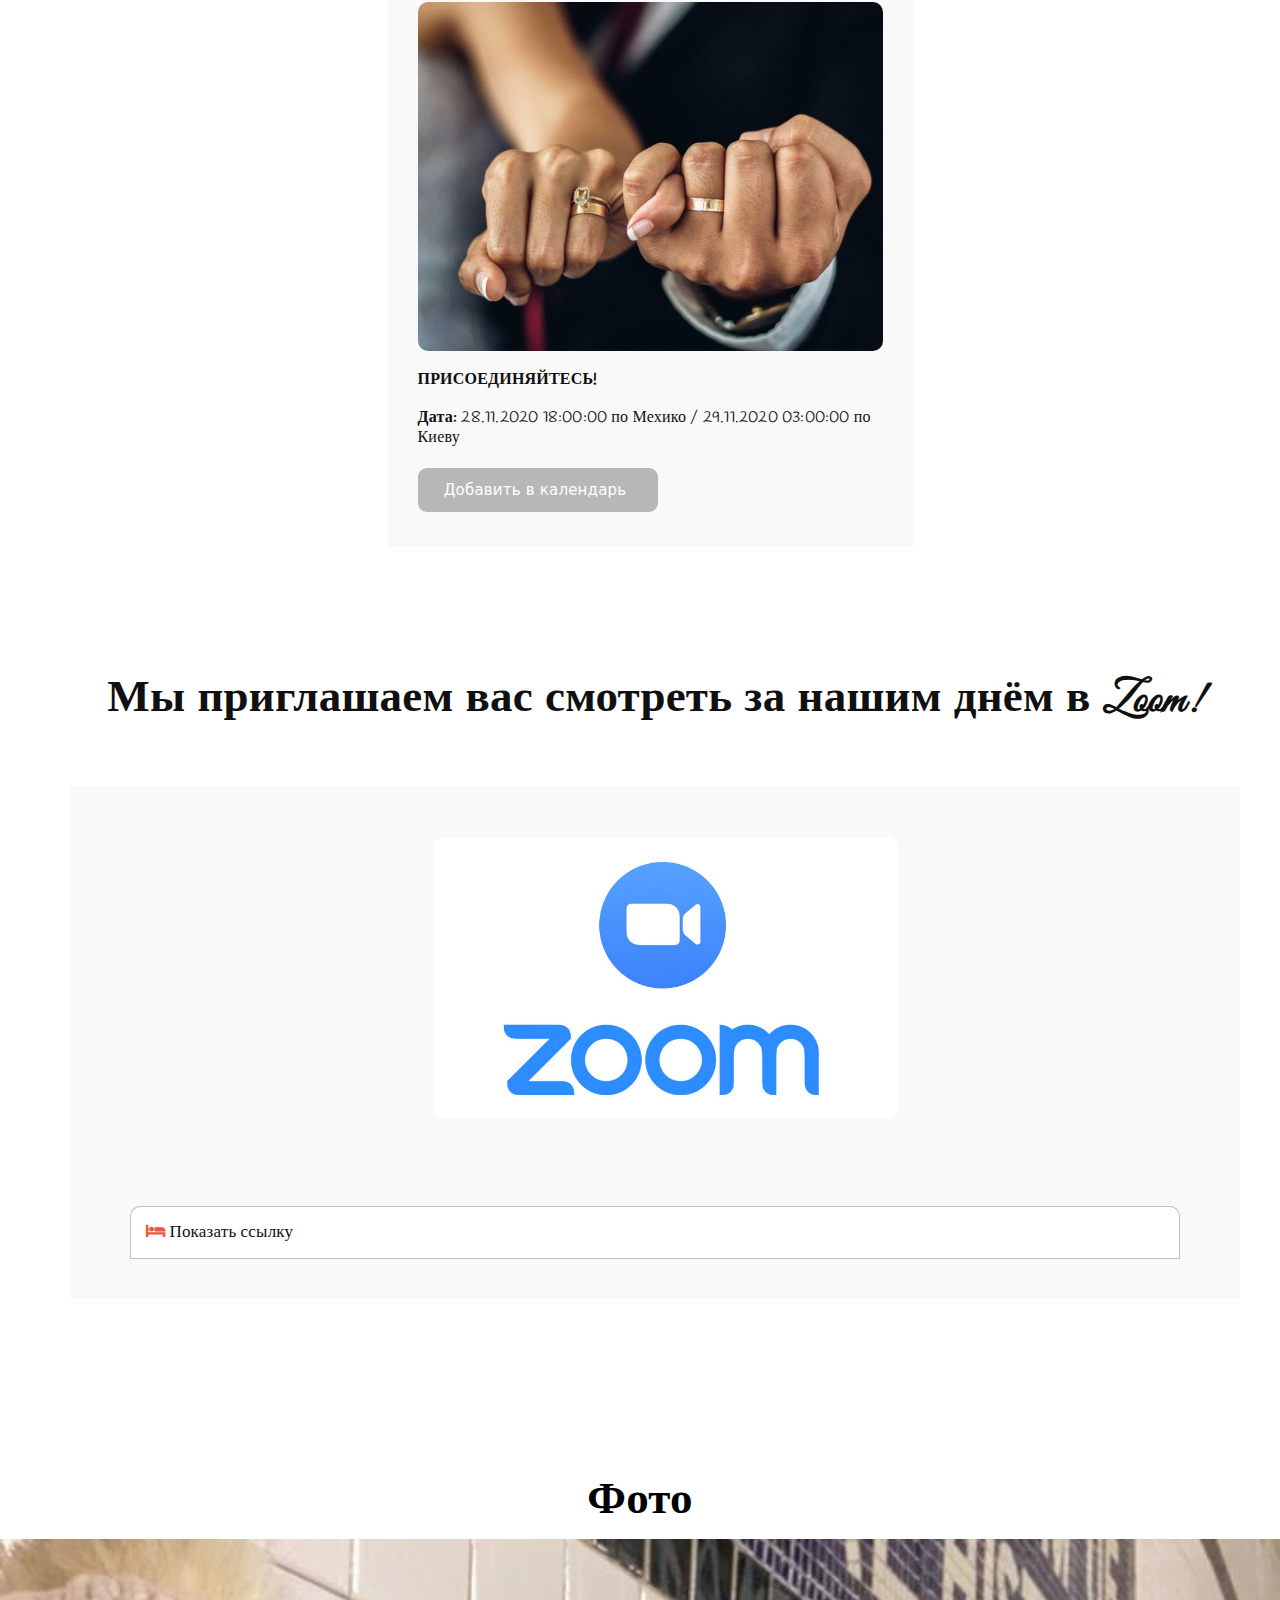
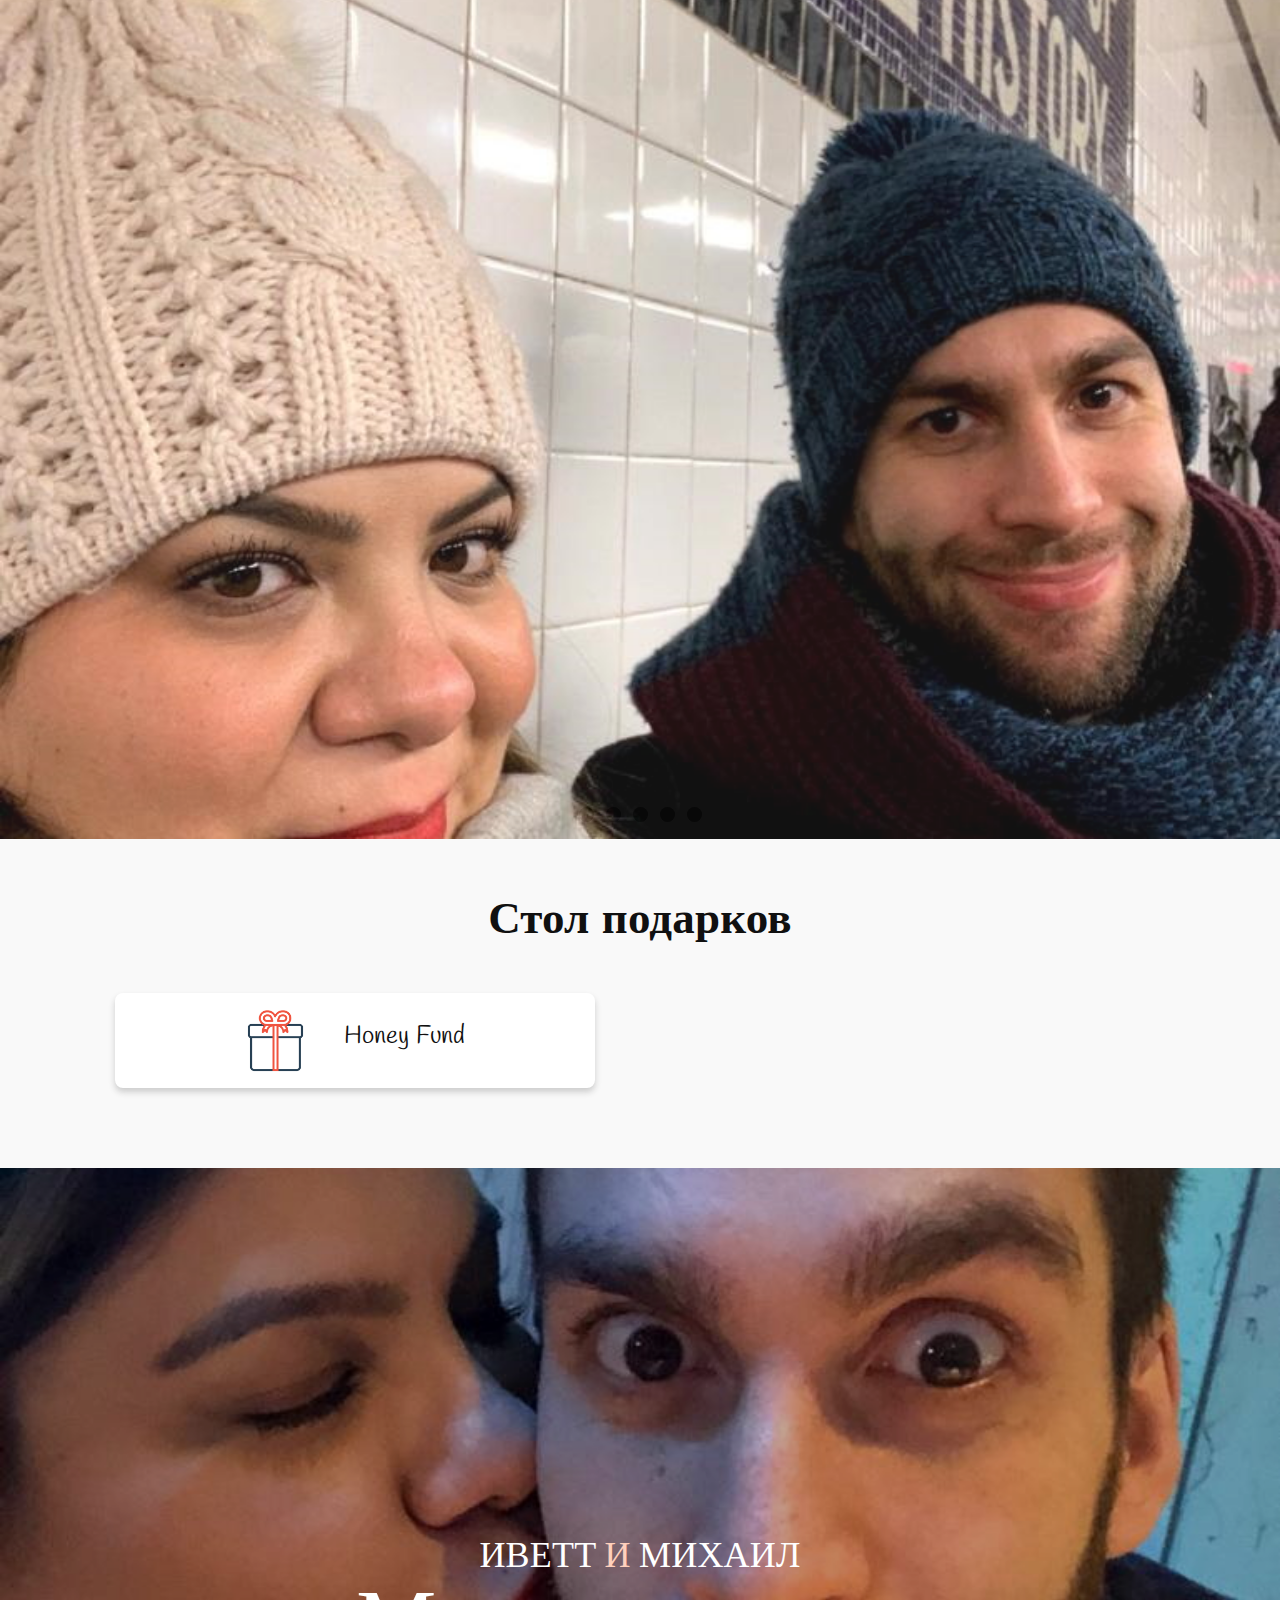
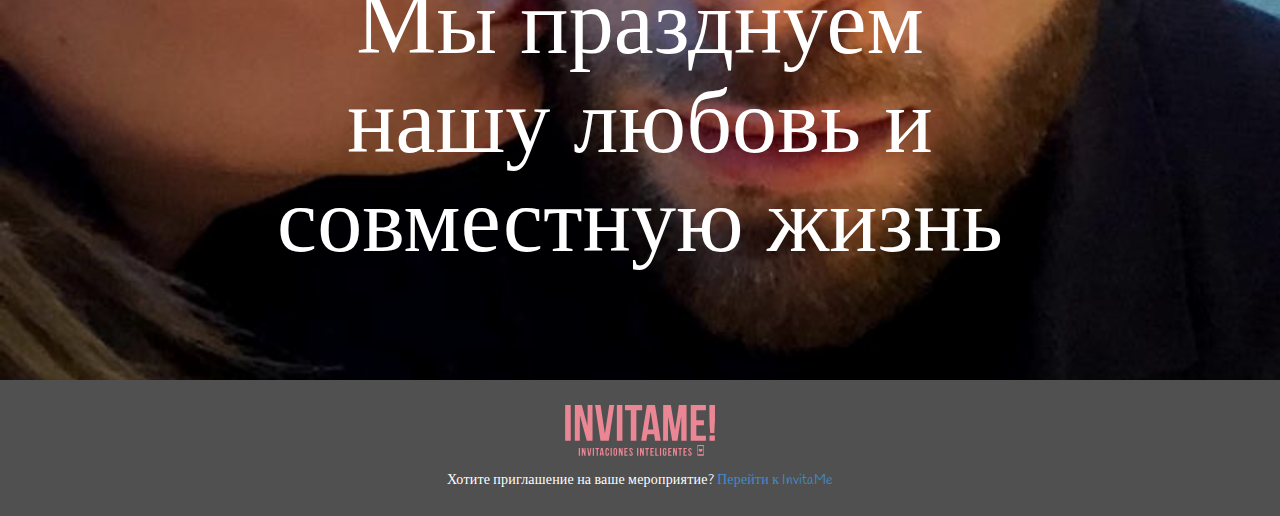
==== commit 18d89672: "Add timezone diff" ====
--- a/inviteme/index.html
+++ b/inviteme/index.html
@@ -203,7 +203,7 @@
 <iframe class="mapa-pop" src="https://www.google.com/maps/embed/v1/place?key=AIzaSyB1geNxkp_O4NgreB1jwUeAOh2Cu_j7Gjw&amp;q=" height="300" frameborder="0" style="border:0" allowfullscreen=""></iframe>
 </div>
 <h3 class="wed-text">Присоединяйтесь! </h3>
-<div class="wed-text">Дата: 28/11/2020 18:00:00 </div>
+<div class="wed-text">Дата: 28.11.2020 18:00:00 по Мехико / 29.11.2020 03:00:00 по Киеву</div>
 <div class="wed-text"> </div>
 </div>
 <div class="modal-footer">
@@ -227,7 +227,7 @@
 <img src="admin/imagenes/2753/CEREMONIA1-IMGt20_alianzas-metales.jpg" alt="480x320" class="img-responsive center-block fl-wd">
 
 <h3 class="wed-text">Присоединяйтесь! </h3>
-<div class="wed-text"><b>Дата: </b> 28/11/2020 18:00:00 </div>
+<div class="wed-text"><b>Дата: </b> 28.11.2020 18:00:00 по Мехико / 29.11.2020 03:00:00 по Киеву</div>
 <div class="wed-text"><b></b> </div>
 <div title="Добавить в календарь" class="addeventatc">
 Добавить в календарь <span class="start">28-11-2020 18:00:00</span>
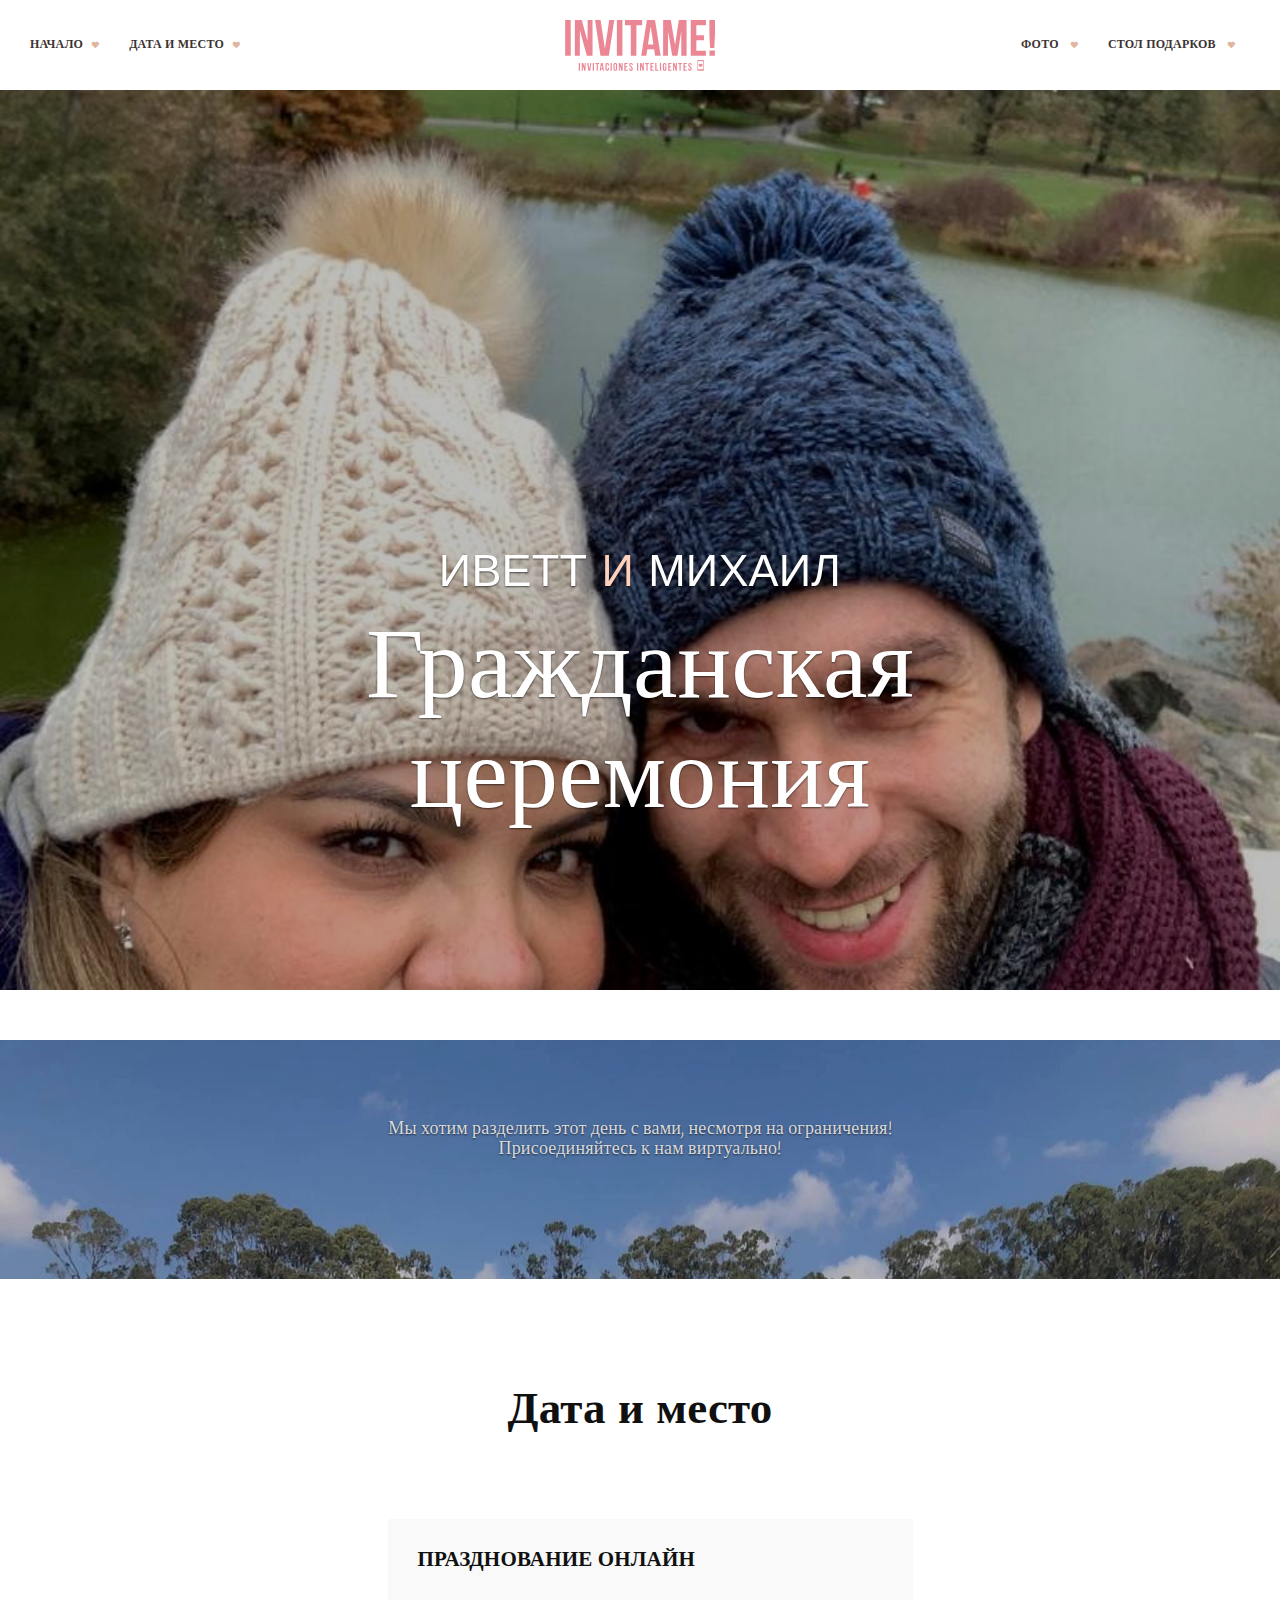
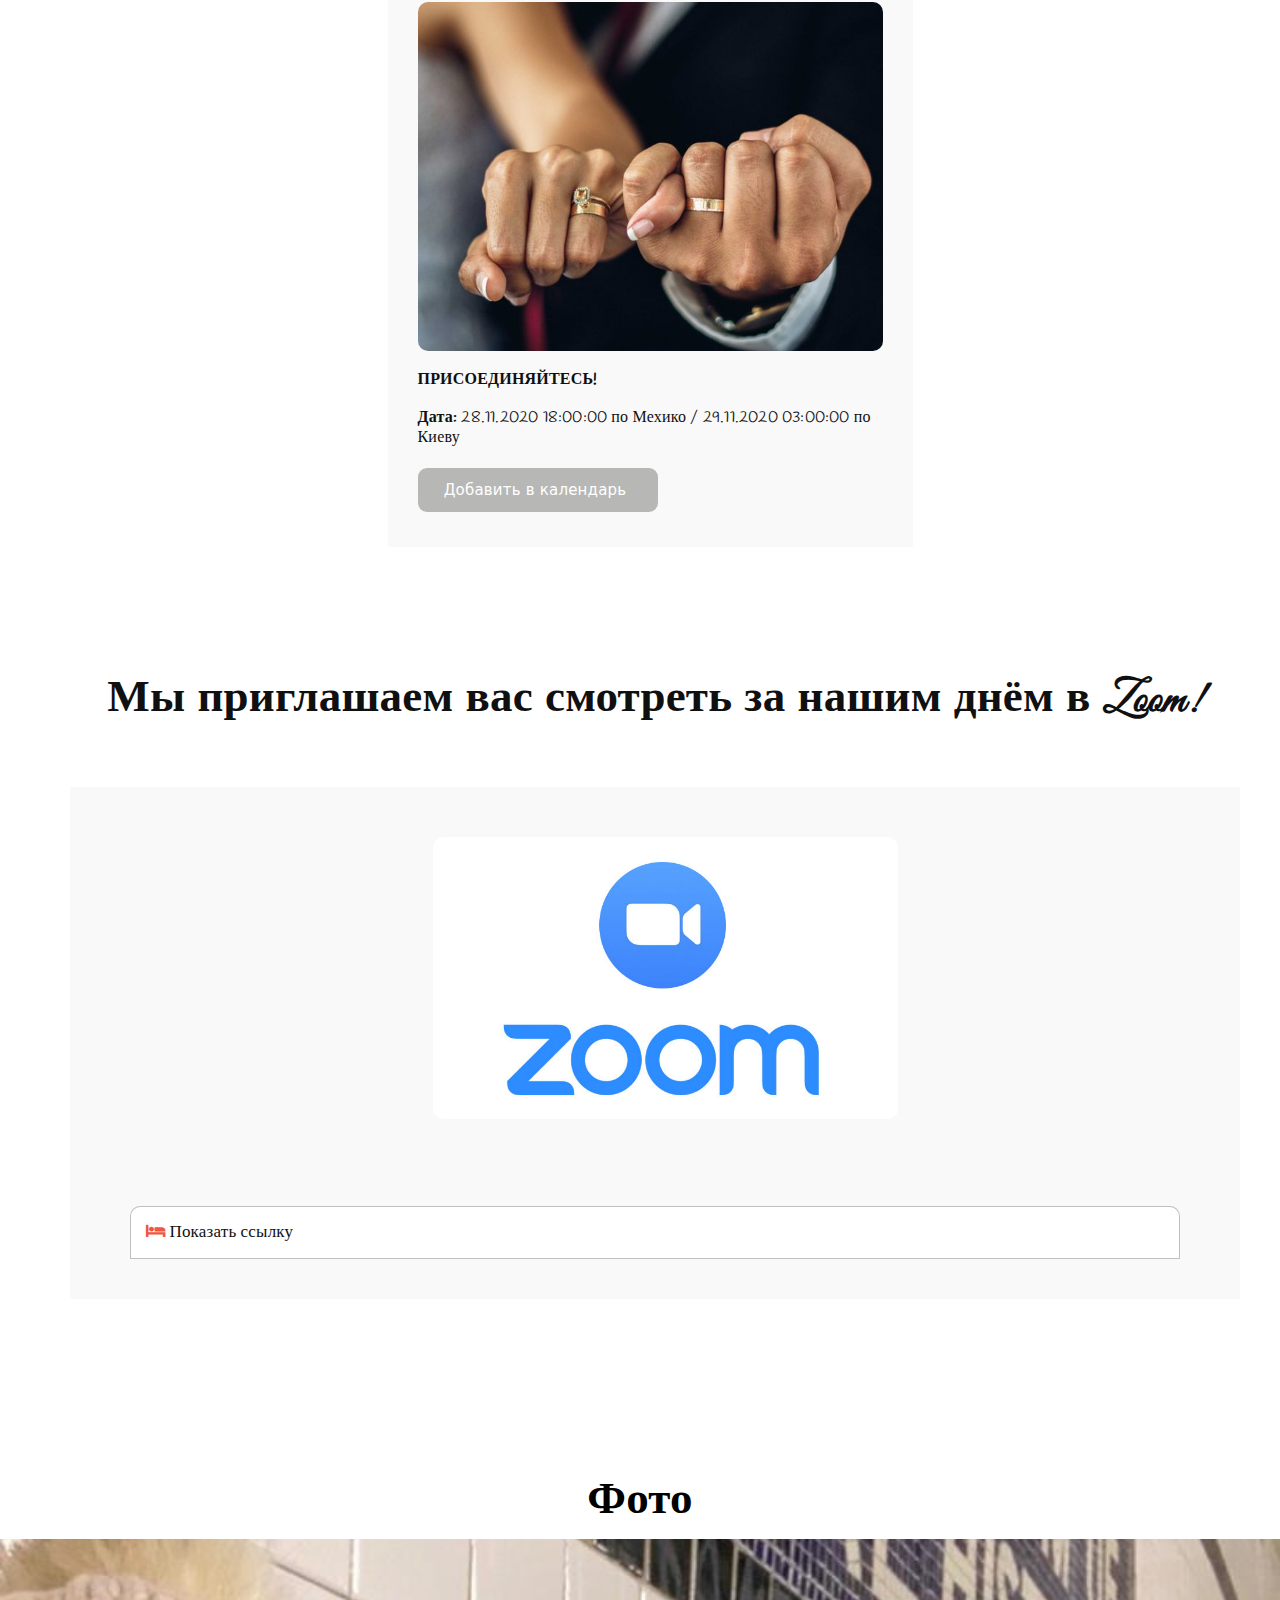
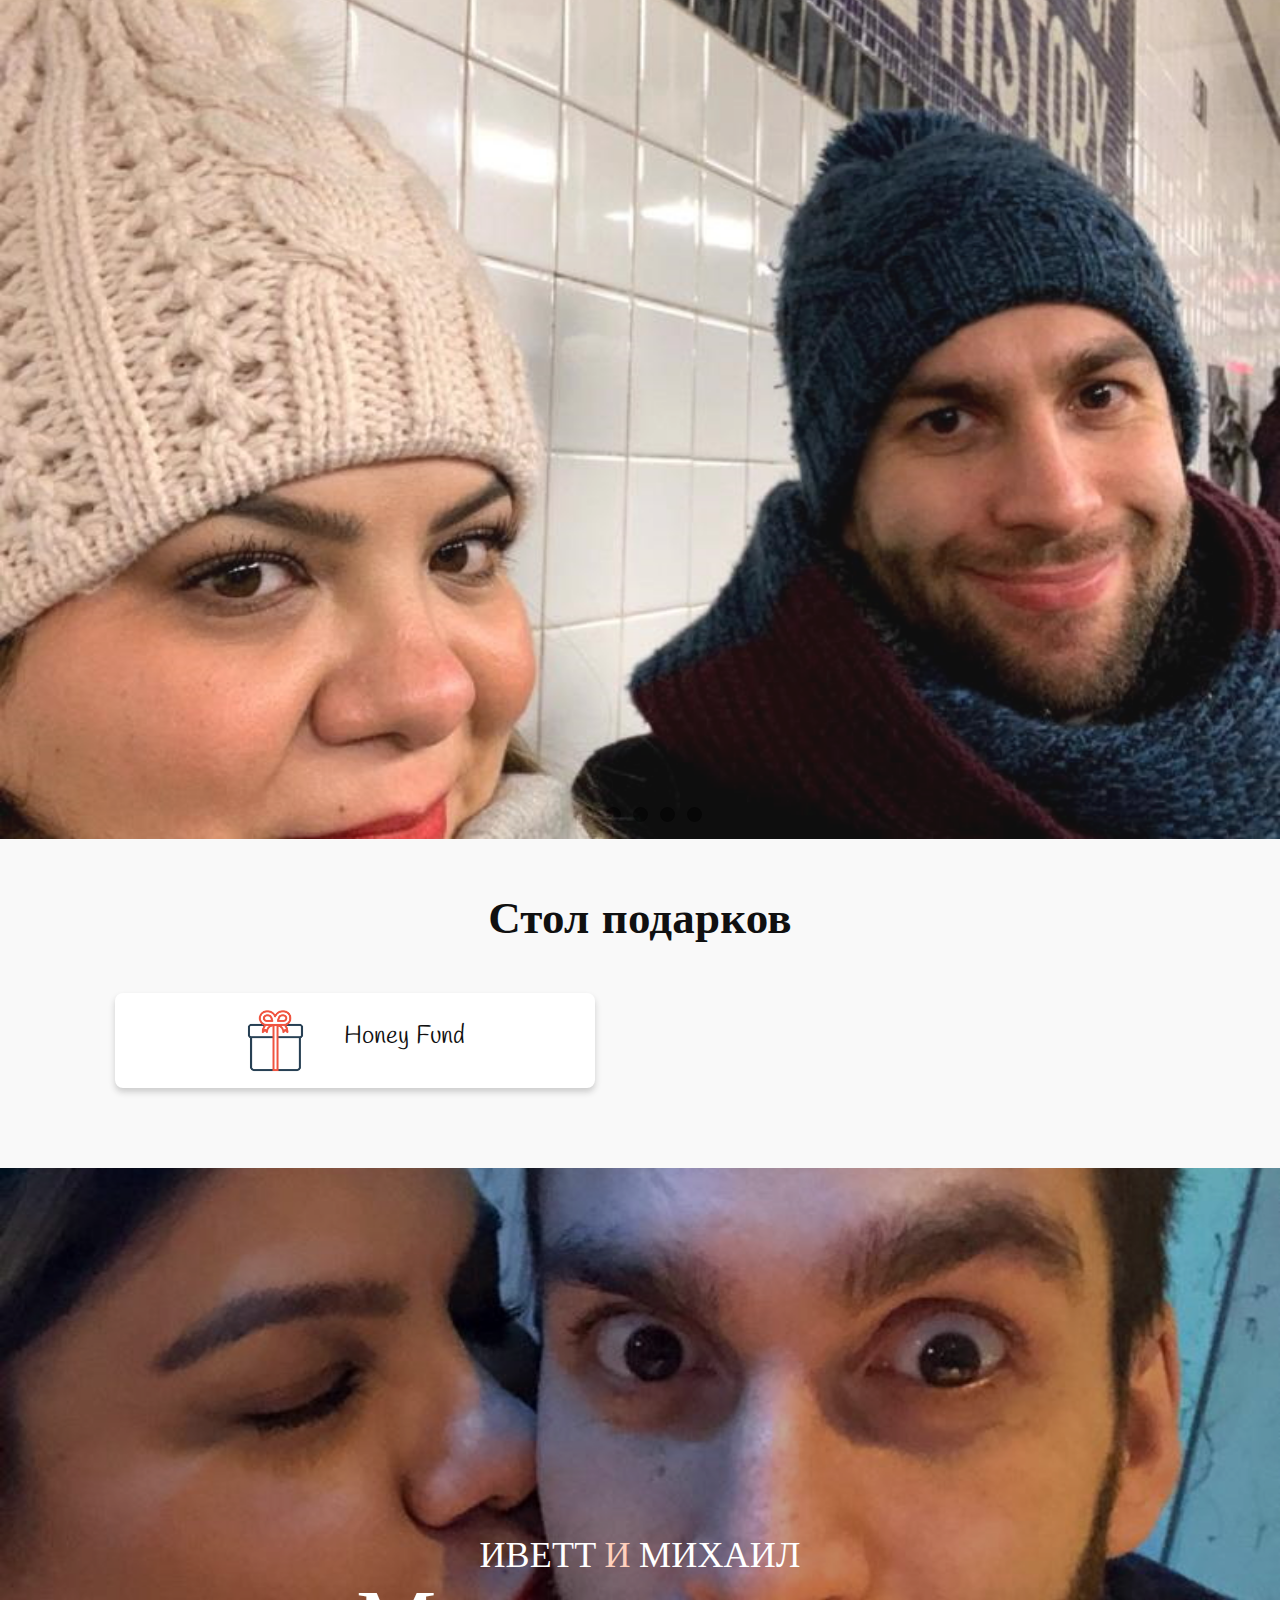
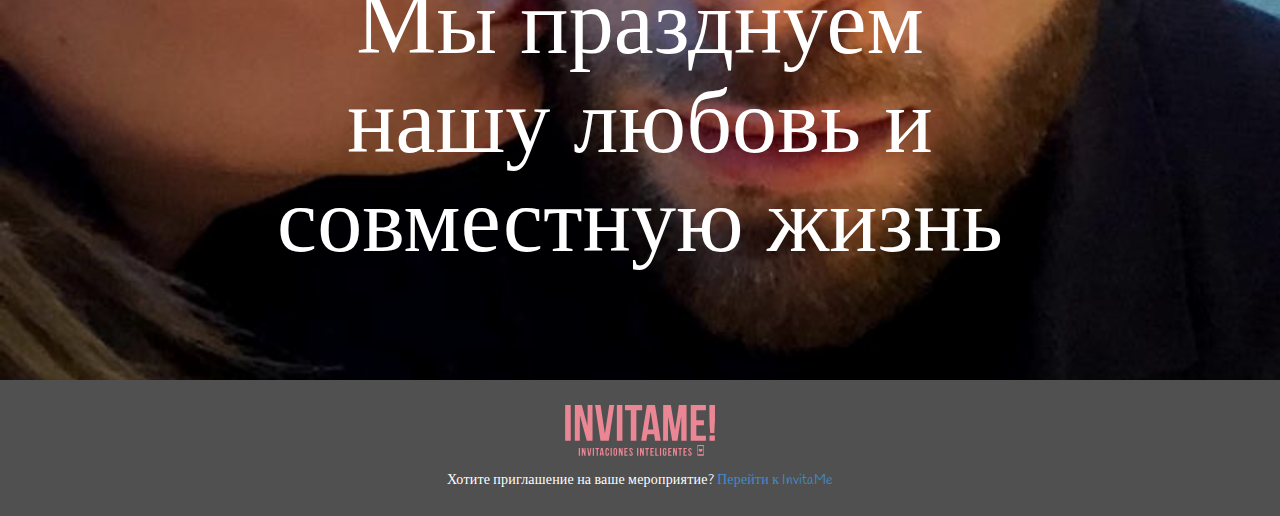
==== commit 8a401b43: "Change titles" ====
--- a/inviteme/index.html
+++ b/inviteme/index.html
@@ -11,10 +11,10 @@
 <meta name="description" content="Invitaciones para eventos">
 <meta name="author" content="Desarrollado por Gonzalo Nuñez - nunezgonzalo@gmail.com">
 <meta name="slug" content="bodaivetteymykhailo2 ">
-<meta property="og:title" content="IVETTE & MYKHAILO - Ceremonia Civil" />
+<meta property="og:title" content="ИВЕТТ & МИХАИЛ - Гражданская церемония" />
 <meta property="og:type" content="article" />
 <meta property="og:url" content="bodaivetteymykhailo2.html" />
-<meta property="og:description" content="Invitaciones digitales para eventos" />
+<meta property="og:description" content="Электронные пригласительные" />
 <meta property="og:image" content="admin/imagenes/2753/IMAGEN-HEADERIMAGEN-HEADER70.jpg" />
 <meta property="og:image:width" content="768" />
 <meta property="og:image:height" content="1024" />
